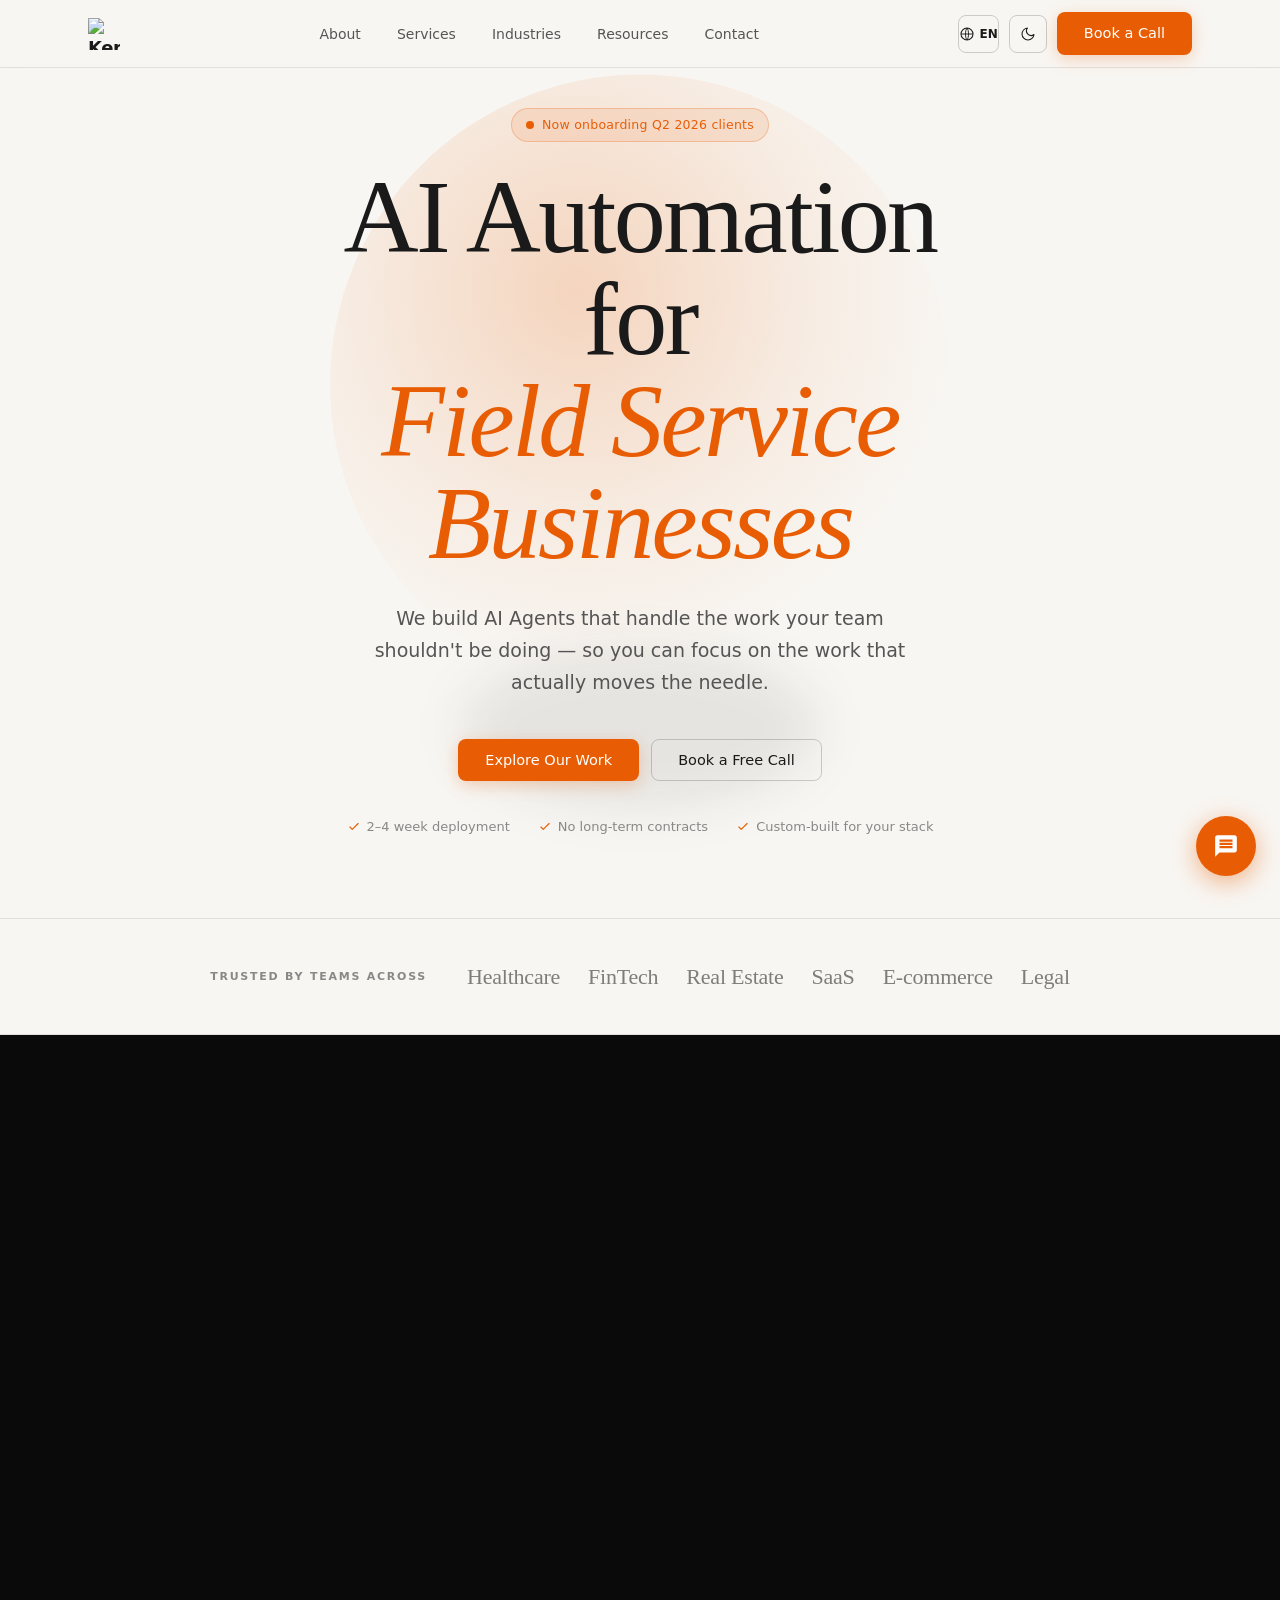
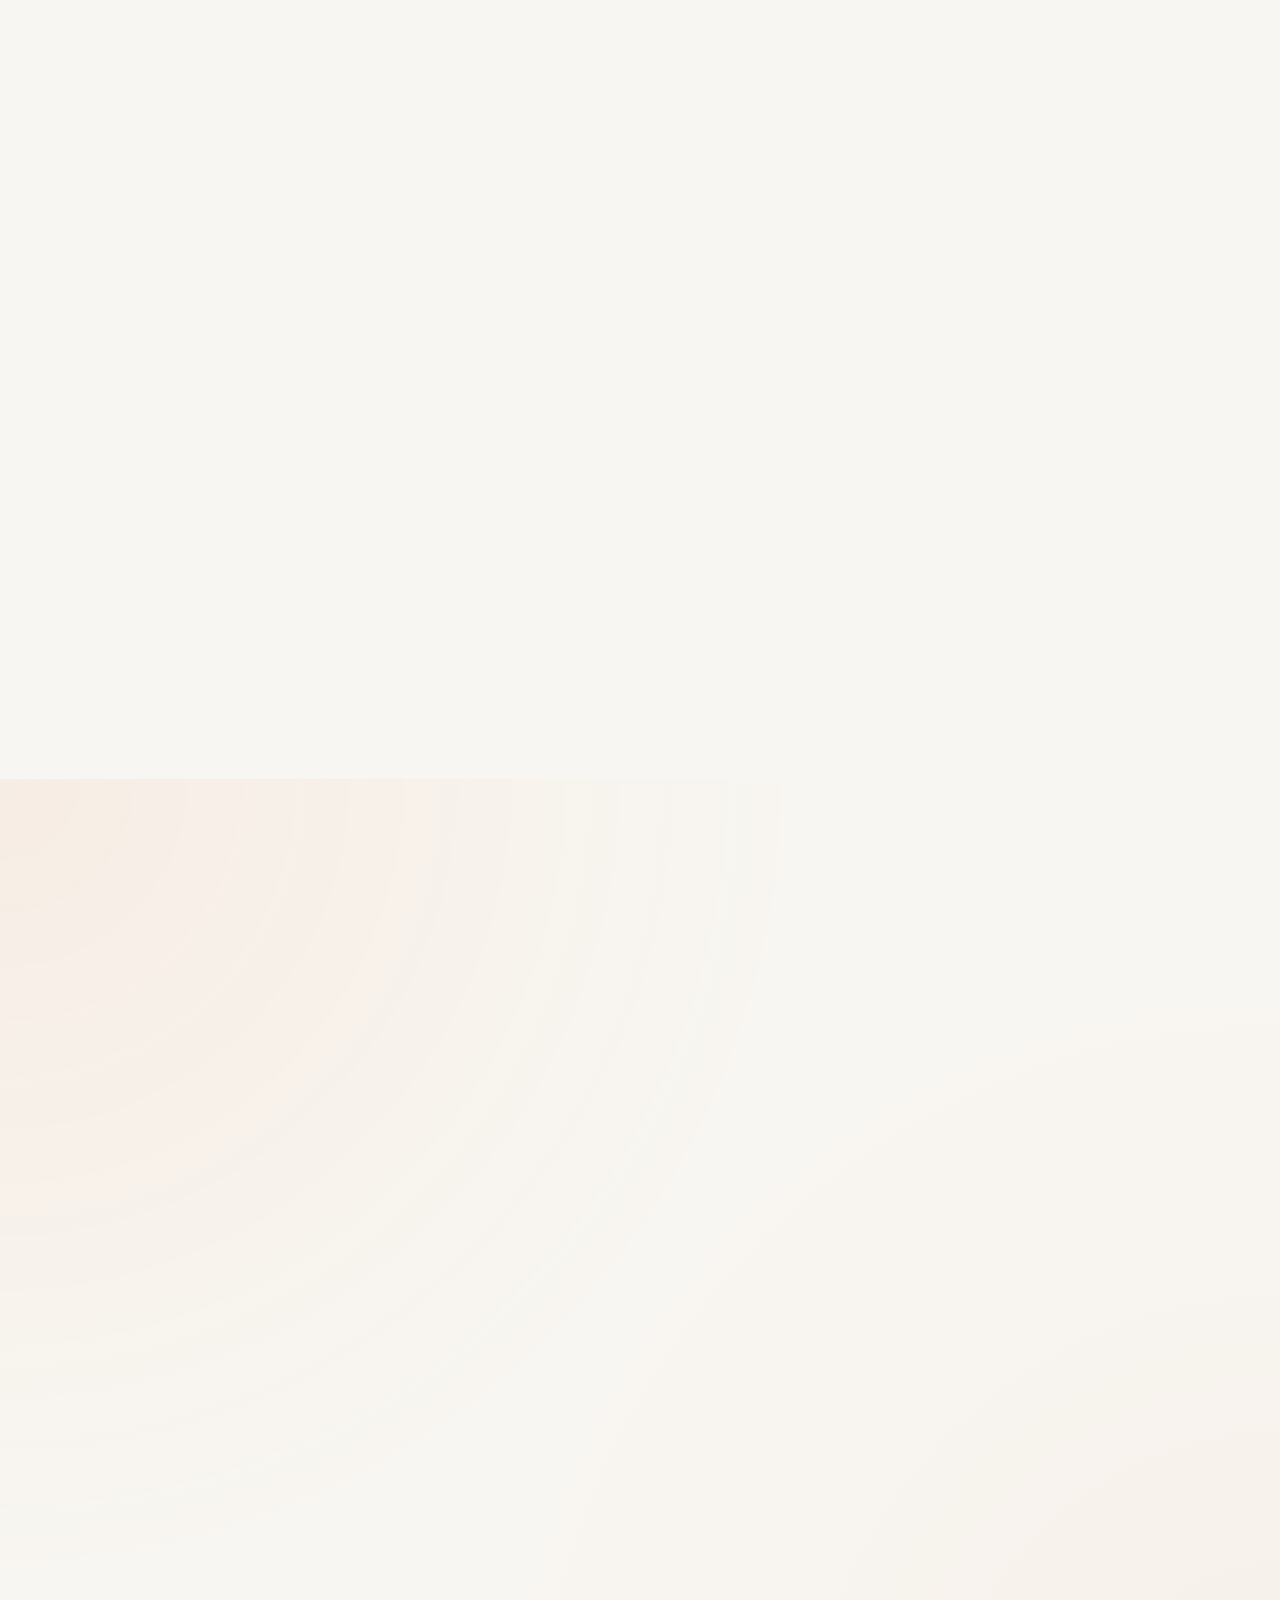
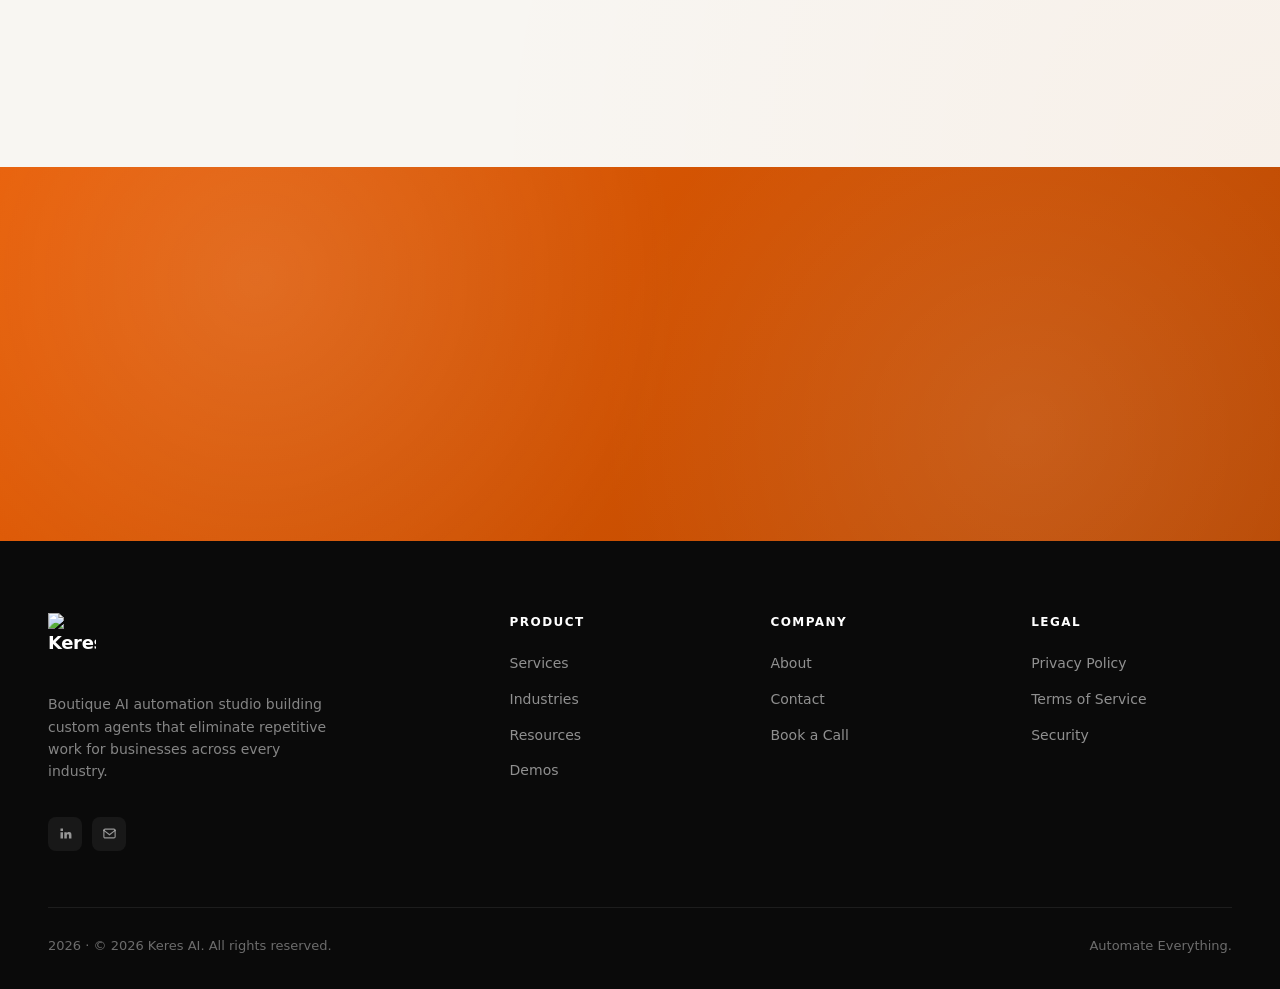
==== index.html @ 6163bff3 "Fix logo sizing & beef up security UI Improvements: - Fix logo sizing: Reduce nav logo to 32px (was " ====
<!DOCTYPE html>
<html lang="en" prefix="og: https://ogp.me/ns#">
<head>
<meta charset="UTF-8">
<meta name="viewport" content="width=device-width, initial-scale=1.0">
<meta name="color-scheme" content="light dark">

<!-- ─── Primary SEO ──────────────────────────────── -->
<title>AI Automation for Septic, Roofing, HVAC & Towing | Keres AI</title>
<meta name="description" content="Automate customer intake, scheduling, invoicing, and follow-ups for septic service, roofing, HVAC, and towing businesses. 70% avg time saved. Free discovery call.">
<meta name="keywords" content="AI automation septic service, HVAC scheduling software, roofing business automation, towing dispatch automation, field service AI agents, customer intake automation, appointment scheduling AI">
<meta name="author" content="Keres AI">
<meta name="robots" content="index, follow, max-snippet:-1, max-image-preview:large, max-video-preview:-1">
<meta name="theme-color" content="#E85D04" media="(prefers-color-scheme: light)">
<meta name="theme-color" content="#0a0a0a" media="(prefers-color-scheme: dark)">
<link rel="canonical" href="https://www.keresai.com/">

<!-- Alternate languages -->
<link rel="alternate" hreflang="en" href="https://www.keresai.com/">
<link rel="alternate" hreflang="es" href="https://www.keresai.com/?lang=es">
<link rel="alternate" hreflang="fr" href="https://www.keresai.com/?lang=fr">
<link rel="alternate" hreflang="de" href="https://www.keresai.com/?lang=de">
<link rel="alternate" hreflang="pt" href="https://www.keresai.com/?lang=pt">
<link rel="alternate" hreflang="x-default" href="https://www.keresai.com/">

<!-- Icons -->
<link rel="icon" type="image/png" href="/assets/img/KeresLogo.png">
<link rel="apple-touch-icon" href="/assets/img/KeresLogo.png">
<link rel="mask-icon" href="/assets/img/KeresLogo.png" color="#E85D04">

<!-- Open Graph -->
<meta property="og:type" content="website">
<meta property="og:url" content="https://www.keresai.com/">
<meta property="og:title" content="AI Automation for Septic, Roofing, HVAC & Towing | Keres AI">
<meta property="og:description" content="Custom AI agents that automate customer intake, scheduling, and invoicing. Save 70% of administrative time. Free 30-min discovery call.">
<meta property="og:image" content="https://www.keresai.com/assets/img/og-image.svg">
<meta property="og:image:width" content="1200">
<meta property="og:image:height" content="630">
<meta property="og:image:alt" content="Keres AI — AI Automation for Field Service Businesses">
<meta property="og:site_name" content="Keres AI">
<meta property="og:locale" content="en_US">
<meta property="og:locale:alternate" content="es_ES">
<meta property="og:locale:alternate" content="fr_FR">
<meta property="og:locale:alternate" content="de_DE">
<meta property="og:locale:alternate" content="pt_BR">

<!-- Twitter -->
<meta name="twitter:card" content="summary_large_image">
<meta name="twitter:site" content="@keresai">
<meta name="twitter:creator" content="@keresai">
<meta name="twitter:title" content="AI Automation for Septic, Roofing, HVAC & Towing">
<meta name="twitter:description" content="Automate customer intake, scheduling, invoicing. Save time, cut costs, scale your field service business with AI.">
<meta name="twitter:image" content="https://www.keresai.com/assets/img/og-image.svg">

<!-- Geo -->
<meta name="geo.region" content="US">
<meta name="geo.placename" content="United States">
<meta name="language" content="English">

<!-- Structured Data -->
<script type="application/ld+json">
{
  "@context": "https://schema.org",
  "@type": "Organization",
  "name": "Keres AI",
  "url": "https://www.keresai.com",
  "logo": "https://www.keresai.com/assets/img/logo.svg",
  "description": "Keres AI provides custom AI agents for field service businesses including septic service, roofing, HVAC, and towing companies. Automate customer intake, scheduling, invoicing, and follow-ups.",
  "foundingDate": "2024",
  "areaServed": { "@type": "Country", "name": "United States" },
  "serviceType": ["AI Automation", "Field Service Software", "Customer Intake Automation", "Appointment Scheduling Automation"],
  "sameAs": [
    "https://www.linkedin.com/company/keresai",
    "https://calendly.com/ops-keresai/30min"
  ],
  "contactPoint": {
    "@type": "ContactPoint",
    "contactType": "sales",
    "url": "https://calendly.com/ops-keresai/30min",
    "availableLanguage": ["English","Spanish","French","German","Portuguese"]
  }
}
</script>
<script type="application/ld+json">
{
  "@context": "https://schema.org",
  "@type": "WebSite",
  "name": "Keres AI",
  "url": "https://www.keresai.com",
  "description": "Custom AI Agents for business automation — save time, cut costs, scale smarter.",
  "inLanguage": ["en","es","fr","de","pt"],
  "potentialAction": {
    "@type": "SearchAction",
    "target": { "@type": "EntryPoint", "urlTemplate": "https://www.keresai.com/?q={search_term_string}" },
    "query-input": "required name=search_term_string"
  }
}
</script>
<script type="application/ld+json">
{
  "@context": "https://schema.org",
  "@type": "Service",
  "serviceType": "AI Automation for Field Service Businesses",
  "provider": { "@type": "Organization", "name": "Keres AI", "url": "https://www.keresai.com" },
  "name": "Custom AI Agents for Septic, Roofing, HVAC & Towing Businesses",
  "description": "Fully custom AI agents designed for field service businesses. Automate customer intake forms, appointment scheduling, invoice generation, and follow-up communication.",
  "areaServed": { "@type": "Country", "name": "United States" },
  "hasOfferCatalog": {
    "@type": "OfferCatalog",
    "name": "AI Automation Services for Field Service",
    "itemListElement": [
      { "@type": "Offer", "itemOffered": { "@type": "Service", "name": "Lead Qualification Agent" }},
      { "@type": "Offer", "itemOffered": { "@type": "Service", "name": "Appointment & Dispatch Agent" }},
      { "@type": "Offer", "itemOffered": { "@type": "Service", "name": "Invoice & Estimate Agent" }}
    ]
  }
}
</script>
<script type="application/ld+json">
{
  "@context": "https://schema.org",
  "@type": "FAQPage",
  "mainEntity": [
    { "@type":"Question","name":"What AI automation services do you offer for field service businesses?","acceptedAnswer":{"@type":"Answer","text":"We build custom AI agents for septic, roofing, HVAC, and towing companies. Our agents handle customer intake, appointment scheduling, invoice generation, and follow-up communication — saving businesses an average of 70% administrative time."}},
    { "@type":"Question","name":"How quickly can you deploy an AI agent for my septic, roofing, HVAC, or towing business?","acceptedAnswer":{"@type":"Answer","text":"Most AI agents are scoped, built, integrated, and deployed within 2–4 weeks depending on complexity and integration requirements."}},
    { "@type":"Question","name":"What can your AI agents automate for field service companies?","acceptedAnswer":{"@type":"Answer","text":"Lead qualification, customer intake forms, appointment scheduling and rescheduling, dispatch coordination, invoice and estimate generation, customer follow-ups, and seasonal campaigns."}},
    { "@type":"Question","name":"Do I need technical expertise to work with Keres AI?","acceptedAnswer":{"@type":"Answer","text":"Not at all. We handle everything — discovery, design, building, testing, integration with your existing software, and deployment. You don't need a technical team."}},
    { "@type":"Question","name":"How do you handle data security and compliance?","acceptedAnswer":{"@type":"Answer","text":"Security is non-negotiable. We sign DPAs, respect data residency requirements, and can build to SOC 2-aligned workflows. Your data never trains third-party models."}}
  ]
}
</script>
<script type="application/ld+json">
{
  "@context": "https://schema.org",
  "@type": "BreadcrumbList",
  "itemListElement": [
    {"@type":"ListItem","position":1,"name":"Home","item":"https://www.keresai.com/"},
    {"@type":"ListItem","position":2,"name":"Services","item":"https://www.keresai.com/#services"},
    {"@type":"ListItem","position":3,"name":"Book a Call","item":"https://www.keresai.com/#contact"}
  ]
}
</script>

<!-- Fonts + performance hints -->
<link rel="preconnect" href="https://fonts.googleapis.com">
<link rel="preconnect" href="https://fonts.gstatic.com" crossorigin>
<link href="https://fonts.googleapis.com/css2?family=Instrument+Serif:ital@0;1&family=DM+Sans:ital,opsz,wght@0,9..40,300;0,9..40,400;0,9..40,500;0,9..40,600;1,9..40,300&display=swap" rel="stylesheet" integrity="sha384-5d4d10adc96e57d530ea8ec6cab3c4d60fa9bacfb90db8c5ad5ddb87dfc68b3" crossorigin="anonymous">
<link rel="dns-prefetch" href="https://formspree.io">
<link rel="dns-prefetch" href="https://calendly.com">
<link rel="preload" href="/assets/styles.css" as="style">

<link rel="stylesheet" href="/assets/styles.css">
</head>

<body>

<a href="#main" class="skip-link" data-i18n="skip.content">Skip to main content</a>

<!-- ════════════════════ NAV ════════════════════ -->
<header class="nav" role="banner">
  <div class="nav-inner">
    <a href="#hero" class="logo" aria-label="Keres AI — Home">
      <img src="/assets/img/KeresLogo.png" alt="Keres AI" class="logo-img">
    </a>

    <nav aria-label="Primary">
      <ul class="nav-links">
        <li><a href="#about"      data-i18n="nav.about">About</a></li>
        <li><a href="#services"   data-i18n="nav.services">Services</a></li>
        <li><a href="#industries" data-i18n="nav.industries">Industries</a></li>
        <li><a href="/resources.html">Resources</a></li>
        <li><a href="#contact"    data-i18n="nav.contact">Contact</a></li>
      </ul>
    </nav>

    <div class="nav-actions">
      <!-- Language switcher -->
      <div id="lang-switch" class="lang-switch" aria-expanded="false">
        <button id="lang-trigger" class="icon-btn" aria-haspopup="menu" aria-expanded="false"
                data-i18n-attr="aria-label:nav.lang">
          <svg viewBox="0 0 24 24" fill="none" aria-hidden="true">
            <circle cx="12" cy="12" r="9" stroke="currentColor" stroke-width="1.6"/>
            <path d="M3 12h18M12 3c3 3 3 15 0 18M12 3c-3 3-3 15 0 18" stroke="currentColor" stroke-width="1.4"/>
          </svg>
          <span id="lang-current" class="lang-label">EN</span>
        </button>
        <div class="lang-menu" role="menu">
          <button data-lang="en" role="menuitem"><span class="flag">🇺🇸</span><span>English</span></button>
          <button data-lang="es" role="menuitem"><span class="flag">🇪🇸</span><span>Español</span></button>
          <button data-lang="fr" role="menuitem"><span class="flag">🇫🇷</span><span>Français</span></button>
          <button data-lang="de" role="menuitem"><span class="flag">🇩🇪</span><span>Deutsch</span></button>
          <button data-lang="pt" role="menuitem"><span class="flag">🇧🇷</span><span>Português</span></button>
        </div>
      </div>

      <!-- Theme toggle -->
      <button id="theme-toggle" class="icon-btn" type="button" aria-pressed="false"
              data-i18n-attr="aria-label:nav.theme">
        <svg class="icon-sun" viewBox="0 0 24 24" fill="none" aria-hidden="true" style="display:none">
          <circle cx="12" cy="12" r="4" stroke="currentColor" stroke-width="1.6"/>
          <path d="M12 3v2M12 19v2M3 12h2M19 12h2M5.6 5.6l1.4 1.4M17 17l1.4 1.4M5.6 18.4L7 17M17 7l1.4-1.4" stroke="currentColor" stroke-width="1.6" stroke-linecap="round"/>
        </svg>
        <svg class="icon-moon" viewBox="0 0 24 24" fill="none" aria-hidden="true">
          <path d="M21 12.8A9 9 0 1 1 11.2 3a7 7 0 0 0 9.8 9.8z" stroke="currentColor" stroke-width="1.6" stroke-linejoin="round"/>
        </svg>
      </button>

      <!-- CTA -->
      <a href="#contact" class="btn btn-primary desktop-only"
         data-i18n="nav.book">Book a Call</a>

      <!-- Hamburger -->
      <button id="hamburger" class="hamburger" type="button"
              aria-controls="mobile-menu" aria-expanded="false"
              data-i18n-attr="aria-label:nav.menu">
        <span></span><span></span><span></span>
      </button>
    </div>
  </div>
</header>

<!-- Mobile menu -->
<div id="mobile-menu" class="mobile-menu" data-open="false" aria-label="Mobile navigation">
  <a href="#about"      data-i18n="nav.about">About</a>
  <a href="#services"   data-i18n="nav.services">Services</a>
  <a href="#industries" data-i18n="nav.industries">Industries</a>
  <a href="/resources.html">Resources</a>
  <a href="#contact"    data-i18n="nav.contact">Contact</a>
  <div class="mobile-cta">
    <a href="#contact" class="btn btn-primary" data-i18n="nav.book">Book a Call</a>
  </div>
</div>

<main id="main">

<!-- ════════════════════ HERO ════════════════════ -->
<section id="hero" aria-labelledby="hero-title">
  <div class="hero-orb" aria-hidden="true"></div>
  <span class="hero-eyebrow">
    <span class="pulse" aria-hidden="true"></span>
    <span data-i18n="hero.eyebrow">Now onboarding Q2 2026 clients</span>
  </span>
  <h1 id="hero-title" class="hero-title">
    <span data-i18n="hero.title.1">AI Automation for</span><br>
    <span class="accent" data-i18n="hero.title.2">Field Service Businesses</span>
  </h1>
  <p class="hero-sub" data-i18n="hero.sub">
    We build AI Agents that handle the work your team shouldn't be doing — so you can focus on the work that actually moves the needle.
  </p>
  <div class="hero-ctas">
    <a href="#services" class="btn btn-primary" data-i18n="hero.cta.primary">Explore Our Work</a>
    <a href="#contact" class="btn btn-outline" data-i18n="hero.cta.secondary">Book a Free Call</a>
  </div>
  <div class="hero-meta">
    <span><svg viewBox="0 0 24 24" fill="none" aria-hidden="true"><path d="M5 12l4 4L19 6" stroke="currentColor" stroke-width="2" stroke-linecap="round" stroke-linejoin="round"/></svg><span data-i18n="hero.meta.1">2–4 week deployment</span></span>
    <span><svg viewBox="0 0 24 24" fill="none" aria-hidden="true"><path d="M5 12l4 4L19 6" stroke="currentColor" stroke-width="2" stroke-linecap="round" stroke-linejoin="round"/></svg><span data-i18n="hero.meta.2">No long-term contracts</span></span>
    <span><svg viewBox="0 0 24 24" fill="none" aria-hidden="true"><path d="M5 12l4 4L19 6" stroke="currentColor" stroke-width="2" stroke-linecap="round" stroke-linejoin="round"/></svg><span data-i18n="hero.meta.3">Custom-built for your stack</span></span>
  </div>
  <div class="hero-orb-2" aria-hidden="true"></div>
</section>

<!-- ════════════════════ TRUST BAR ════════════════════ -->
<div class="trust" aria-label="Industries served">
  <div class="container trust-inner">
    <span class="trust-label" data-i18n="trust.label">Trusted by teams across</span>
    <span class="trust-logo" data-i18n="trust.1">Healthcare</span>
    <span class="trust-logo" data-i18n="trust.2">FinTech</span>
    <span class="trust-logo" data-i18n="trust.3">Real Estate</span>
    <span class="trust-logo" data-i18n="trust.4">SaaS</span>
    <span class="trust-logo" data-i18n="trust.5">E-commerce</span>
    <span class="trust-logo" data-i18n="trust.6">Legal</span>
  </div>
</div>

<!-- ════════════════════ ABOUT ════════════════════ -->
<section id="about" class="dark" aria-labelledby="about-title">
  <div class="container about-grid reveal">
    <div>
      <div class="section-label" data-i18n="about.label">About Us</div>
      <h2 id="about-title" class="section-title">
        <span data-i18n="about.title.1">We are the</span>
        <span class="accent" data-i18n="about.title.accent">builders</span>
        <span data-i18n="about.title.2">of your unfair advantage.</span>
      </h2>
      <p class="section-body" data-i18n="about.body.1">Keres AI is a boutique AI automation studio. We design and deploy intelligent agents that take over the repetitive, time-consuming tasks draining your team's energy and your company's budget.</p>
      <p class="section-body" style="margin-top:14px" data-i18n="about.body.2">We don't hand you a tool and walk away. We engineer purpose-built AI agents that slot directly into your operations — working autonomously, around the clock, so your people don't have to.</p>
      <div class="stats">
        <div><div class="stat-num" data-i18n="about.stat.1.num">40+</div><div class="stat-label" data-i18n="about.stat.1.label">Agents Deployed</div></div>
        <div><div class="stat-num" data-i18n="about.stat.2.num">70%</div><div class="stat-label" data-i18n="about.stat.2.label">Avg. Time Saved</div></div>
        <div><div class="stat-num" data-i18n="about.stat.3.num">5×</div><div class="stat-label" data-i18n="about.stat.3.label">Avg. ROI</div></div>
        <div><div class="stat-num" data-i18n="about.stat.4.num">97%</div><div class="stat-label" data-i18n="about.stat.4.label">Client Retention</div></div>
      </div>
    </div>
    <div class="values-grid">
      <div class="value-card">
        <div class="value-icon"><svg viewBox="0 0 24 24" aria-hidden="true"><circle cx="12" cy="12" r="3"/><path d="M12 2v3M12 19v3M2 12h3M19 12h3M5.6 5.6l2.1 2.1M16.3 16.3l2.1 2.1M5.6 18.4l2.1-2.1M16.3 7.7l2.1-2.1"/></svg></div>
        <div><div class="value-title" data-i18n="about.value.1.title">Built for Your Business</div><div class="value-desc" data-i18n="about.value.1.desc">No generic tools. Every agent we build is designed from scratch around your exact workflows, systems, and goals.</div></div>
      </div>
      <div class="value-card">
        <div class="value-icon"><svg viewBox="0 0 24 24" aria-hidden="true"><circle cx="12" cy="12" r="9"/><path d="M12 7v5l3 2"/></svg></div>
        <div><div class="value-title" data-i18n="about.value.2.title">Always On</div><div class="value-desc" data-i18n="about.value.2.desc">Our AI agents work 24/7 without breaks, errors, or escalations — handling volume your team never could alone.</div></div>
      </div>
      <div class="value-card">
        <div class="value-icon"><svg viewBox="0 0 24 24" aria-hidden="true"><path d="M3 20h18M5 20V10l7-5 7 5v10M9 20v-6h6v6"/></svg></div>
        <div><div class="value-title" data-i18n="about.value.3.title">Measurable Savings</div><div class="value-desc" data-i18n="about.value.3.desc">We obsess over ROI. Every agent we deploy is measured against real cost and time metrics.</div></div>
      </div>
      <div class="value-card">
        <div class="value-icon"><svg viewBox="0 0 24 24" aria-hidden="true"><path d="M17 21v-2a4 4 0 0 0-4-4H5a4 4 0 0 0-4 4v2"/><circle cx="9" cy="7" r="4"/><path d="M23 21v-2a4 4 0 0 0-3-3.87M16 3.13a4 4 0 0 1 0 7.75"/></svg></div>
        <div><div class="value-title" data-i18n="about.value.4.title">Your Team, Amplified</div><div class="value-desc" data-i18n="about.value.4.desc">We free your people from the grind so they can focus on creative, high-value work.</div></div>
      </div>
    </div>
  </div>
</section>

<!-- ════════════════════ SERVICES ════════════════════ -->
<section id="services" aria-labelledby="services-title">
  <div class="container reveal">
    <div class="section-label" data-i18n="services.label">Services</div>
    <h2 id="services-title" class="section-title">
      <span data-i18n="services.title.1">What we've</span>
      <span class="accent" data-i18n="services.title.accent">built</span>
    </h2>
    <p class="section-body" data-i18n="services.body">Each agent is precision-engineered to eliminate a specific bottleneck — and the results speak for themselves.</p>

    <div class="services-grid">
      <article class="service-card">
        <div class="service-visual v3"><svg viewBox="0 0 80 80" fill="none" aria-hidden="true"><path d="M20 60L40 20L60 60" stroke="rgba(232,93,4,0.5)" stroke-width="2" fill="none"/><path d="M28 45H52" stroke="rgba(255,255,255,0.3)" stroke-width="1.5"/><path d="M24 52H56" stroke="rgba(255,255,255,0.15)" stroke-width="1.5"/></svg></div>
        <div class="service-body">
          <div class="service-cat" data-i18n="services.3.cat">Lead Management</div>
          <h3 class="service-name" data-i18n="services.3.name">Lead Qualification Agent</h3>
          <p class="service-desc" data-i18n="services.3.desc">Screens inbound calls and forms, qualifies leads, and books appointments directly into your calendar.</p>
          <button class="service-cta" type="button" data-demo="leads">
            <span data-i18n="services.watch">Watch Demo</span>
            <svg viewBox="0 0 24 24" fill="none" aria-hidden="true"><path d="M8 5v14l11-7z" fill="currentColor"/></svg>
          </button>
        </div>
      </article>

      <article class="service-card">
        <div class="service-visual v5"><svg viewBox="0 0 80 80" fill="none" aria-hidden="true"><rect x="16" y="20" width="48" height="44" rx="4" stroke="rgba(232,93,4,0.5)" stroke-width="2"/><path d="M16 32h48" stroke="rgba(232,93,4,0.5)" stroke-width="2"/><path d="M28 14v10M52 14v10" stroke="rgba(255,255,255,0.4)" stroke-width="2" stroke-linecap="round"/><circle cx="32" cy="46" r="2.5" fill="rgba(255,255,255,0.4)"/><circle cx="40" cy="46" r="2.5" fill="rgba(232,93,4,0.7)"/></svg></div>
        <div class="service-body">
          <div class="service-cat" data-i18n="services.5.cat">Scheduling</div>
          <h3 class="service-name" data-i18n="services.5.name">Appointment & Dispatch Agent</h3>
          <p class="service-desc" data-i18n="services.5.desc">Handles all scheduling requests, reschedules, sends crew confirmations, and coordinates multi-location routing.</p>
          <button class="service-cta" type="button" data-demo="calendar">
            <span data-i18n="services.watch">Watch Demo</span>
            <svg viewBox="0 0 24 24" fill="none" aria-hidden="true"><path d="M8 5v14l11-7z" fill="currentColor"/></svg>
          </button>
        </div>
      </article>

      <article class="service-card">
        <div class="service-visual v4"><svg viewBox="0 0 80 80" fill="none" aria-hidden="true"><rect x="20" y="14" width="40" height="52" rx="4" stroke="rgba(232,93,4,0.5)" stroke-width="2"/><path d="M28 28h24M28 38h24M28 48h16" stroke="rgba(255,255,255,0.3)" stroke-width="1.5"/></svg></div>
        <div class="service-body">
          <div class="service-cat" data-i18n="services.6.cat">Operations</div>
          <h3 class="service-name" data-i18n="services.6.name">Invoice & Estimate Agent</h3>
          <p class="service-desc" data-i18n="services.6.desc">Generates estimates from job data, sends invoices automatically, processes payments, and sends follow-up reminders.</p>
          <button class="service-cta" type="button" data-demo="docs">
            <span data-i18n="services.watch">Watch Demo</span>
            <svg viewBox="0 0 24 24" fill="none" aria-hidden="true"><path d="M8 5v14l11-7z" fill="currentColor"/></svg>
          </button>
        </div>
      </article>
    </div>
  </div>
</section>

<!-- ════════════════════ INDUSTRIES ════════════════════ -->
<section id="industries" class="alt" aria-labelledby="industries-title">
  <div class="container reveal">
    <div class="section-label" data-i18n="industries.label">Industries</div>
    <h2 id="industries-title" class="section-title">
      <span data-i18n="industries.title.1">Built for</span>
      <span class="accent" data-i18n="industries.title.accent">field service</span>
    </h2>
    <p class="section-body" data-i18n="industries.body">From one-truck operations to multi-location fleets, our agents adapt to your service business.</p>

    <div class="industries-grid">
      <div class="industry-card">
        <div class="industry-icon"><svg viewBox="0 0 24 24" fill="none" aria-hidden="true"><path d="M12 3v18M3 12h18M8 8l8 8M16 8l-8 8" stroke="currentColor" stroke-width="1.6" stroke-linecap="round"/></svg></div>
        <div class="industry-name" data-i18n="industries.1.name">Septic Service</div>
        <div class="industry-desc" data-i18n="industries.1.desc">Automated intake forms, appointment scheduling, follow-up reminders, and invoice delivery.</div>
      </div>
      <div class="industry-card">
        <div class="industry-icon"><svg viewBox="0 0 24 24" fill="none" aria-hidden="true"><path d="M3 20h18M6 20V10M10 20V6M14 20v-8M18 20v-4" stroke="currentColor" stroke-width="1.8" stroke-linecap="round"/></svg></div>
        <div class="industry-name" data-i18n="industries.2.name">Roofing</div>
        <div class="industry-desc" data-i18n="industries.2.desc">Lead qualification, job scheduling, material estimates, and weather-triggered follow-ups.</div>
      </div>
      <div class="industry-card">
        <div class="industry-icon"><svg viewBox="0 0 24 24" fill="none" aria-hidden="true"><path d="M3 11l9-8 9 8M5 9v11h14V9" stroke="currentColor" stroke-width="1.6" stroke-linejoin="round"/></svg></div>
        <div class="industry-name" data-i18n="industries.3.name">HVAC</div>
        <div class="industry-desc" data-i18n="industries.3.desc">Seasonal campaign automation, maintenance reminders, emergency dispatch coordination, billing.</div>
      </div>
      <div class="industry-card">
        <div class="industry-icon"><svg viewBox="0 0 24 24" fill="none" aria-hidden="true"><path d="M6 6h15l-2 10H8L6 4H3M10 22a2 2 0 1 0 0-4 2 2 0 0 0 0 4zm8 0a2 2 0 1 0 0-4 2 2 0 0 0 0 4z" stroke="currentColor" stroke-width="1.6" stroke-linecap="round" stroke-linejoin="round"/></svg></div>
        <div class="industry-name" data-i18n="industries.4.name">Towing</div>
        <div class="industry-desc" data-i18n="industries.4.desc">Real-time dispatch, customer intake, location tracking updates, roadside assistance follow-up.</div>
      </div>
    </div>
  </div>
</section>

<!-- ════════════════════ PROCESS ════════════════════ -->
<section id="process" aria-labelledby="process-title">
  <div class="container reveal">
    <div class="section-label" data-i18n="process.label">How It Works</div>
    <h2 id="process-title" class="section-title">
      <span data-i18n="process.title.1">From call to</span>
      <span class="accent" data-i18n="process.title.accent">live agent</span>
      <span data-i18n="process.title.2">in 2–4 weeks.</span>
    </h2>
    <p class="section-body" data-i18n="process.body">A repeatable, transparent process — you always know what's happening next.</p>

    <div class="steps">
      <div class="step">
        <div class="step-title" data-i18n="process.1.title">Discovery Call</div>
        <p class="step-desc" data-i18n="process.1.desc">Free 30-min call. We map your workflows and identify the highest-ROI automation opportunity.</p>
      </div>
      <div class="step">
        <div class="step-title" data-i18n="process.2.title">Scope & Design</div>
        <p class="step-desc" data-i18n="process.2.desc">We architect the agent, integrations, and success metrics. You approve before we build.</p>
      </div>
      <div class="step">
        <div class="step-title" data-i18n="process.3.title">Build & Test</div>
        <p class="step-desc" data-i18n="process.3.desc">We develop in sprints, running your real data through staging — no surprises at launch.</p>
      </div>
      <div class="step">
        <div class="step-title" data-i18n="process.4.title">Deploy & Iterate</div>
        <p class="step-desc" data-i18n="process.4.desc">Agent goes live in your stack. We monitor, tune, and report on ROI month after month.</p>
      </div>
    </div>
  </div>
</section>

<!-- ════════════════════ TESTIMONIALS ════════════════════ -->
<section id="testimonials" class="alt" aria-labelledby="testimonials-title">
  <div class="container reveal">
    <div class="section-label" data-i18n="testimonials.label">Testimonials</div>
    <h2 id="testimonials-title" class="section-title" data-i18n="testimonials.title">What they say</h2>
    <p class="section-body" data-i18n="testimonials.body">The impact is measured in hours saved and calls you don't have to take.</p>

    <div class="testimonials-grid">
      <figure class="testimonial">
        <div class="testimonial-stars" aria-label="5 out of 5 stars">
          <svg viewBox="0 0 24 24" fill="currentColor" aria-hidden="true"><path d="M12 2l3 7h7l-6 4.5L18 22l-6-4.5L6 22l2-8.5L2 9h7z"/></svg>
          <svg viewBox="0 0 24 24" fill="currentColor" aria-hidden="true"><path d="M12 2l3 7h7l-6 4.5L18 22l-6-4.5L6 22l2-8.5L2 9h7z"/></svg>
          <svg viewBox="0 0 24 24" fill="currentColor" aria-hidden="true"><path d="M12 2l3 7h7l-6 4.5L18 22l-6-4.5L6 22l2-8.5L2 9h7z"/></svg>
          <svg viewBox="0 0 24 24" fill="currentColor" aria-hidden="true"><path d="M12 2l3 7h7l-6 4.5L18 22l-6-4.5L6 22l2-8.5L2 9h7z"/></svg>
          <svg viewBox="0 0 24 24" fill="currentColor" aria-hidden="true"><path d="M12 2l3 7h7l-6 4.5L18 22l-6-4.5L6 22l2-8.5L2 9h7z"/></svg>
        </div>
        <blockquote class="testimonial-text" data-i18n="testimonials.1.text">Keres AI built us an agent that handles what used to take our team three hours every morning. It just runs.</blockquote>
        <figcaption class="testimonial-foot">
          <div class="testimonial-avatar" aria-hidden="true">SO</div>
          <div>
            <div class="testimonial-name" data-i18n="testimonials.1.name">Sarah Okafor</div>
            <div class="testimonial-role" data-i18n="testimonials.1.role">COO, Meridian Group</div>
          </div>
        </figcaption>
      </figure>

      <figure class="testimonial">
        <div class="testimonial-stars" aria-label="5 out of 5 stars">
          <svg viewBox="0 0 24 24" fill="currentColor" aria-hidden="true"><path d="M12 2l3 7h7l-6 4.5L18 22l-6-4.5L6 22l2-8.5L2 9h7z"/></svg>
          <svg viewBox="0 0 24 24" fill="currentColor" aria-hidden="true"><path d="M12 2l3 7h7l-6 4.5L18 22l-6-4.5L6 22l2-8.5L2 9h7z"/></svg>
          <svg viewBox="0 0 24 24" fill="currentColor" aria-hidden="true"><path d="M12 2l3 7h7l-6 4.5L18 22l-6-4.5L6 22l2-8.5L2 9h7z"/></svg>
          <svg viewBox="0 0 24 24" fill="currentColor" aria-hidden="true"><path d="M12 2l3 7h7l-6 4.5L18 22l-6-4.5L6 22l2-8.5L2 9h7z"/></svg>
          <svg viewBox="0 0 24 24" fill="currentColor" aria-hidden="true"><path d="M12 2l3 7h7l-6 4.5L18 22l-6-4.5L6 22l2-8.5L2 9h7z"/></svg>
        </div>
        <blockquote class="testimonial-text" data-i18n="testimonials.2.text">Within two weeks of going live, our response time dropped by 80% and customer satisfaction went up. It just works.</blockquote>
        <figcaption class="testimonial-foot">
          <div class="testimonial-avatar" aria-hidden="true">JO</div>
          <div>
            <div class="testimonial-name" data-i18n="testimonials.2.name">James O'Connell</div>
            <div class="testimonial-role" data-i18n="testimonials.2.role">VP Operations, NovaBuild</div>
          </div>
        </figcaption>
      </figure>

      <figure class="testimonial">
        <div class="testimonial-stars" aria-label="5 out of 5 stars">
          <svg viewBox="0 0 24 24" fill="currentColor" aria-hidden="true"><path d="M12 2l3 7h7l-6 4.5L18 22l-6-4.5L6 22l2-8.5L2 9h7z"/></svg>
          <svg viewBox="0 0 24 24" fill="currentColor" aria-hidden="true"><path d="M12 2l3 7h7l-6 4.5L18 22l-6-4.5L6 22l2-8.5L2 9h7z"/></svg>
          <svg viewBox="0 0 24 24" fill="currentColor" aria-hidden="true"><path d="M12 2l3 7h7l-6 4.5L18 22l-6-4.5L6 22l2-8.5L2 9h7z"/></svg>
          <svg viewBox="0 0 24 24" fill="currentColor" aria-hidden="true"><path d="M12 2l3 7h7l-6 4.5L18 22l-6-4.5L6 22l2-8.5L2 9h7z"/></svg>
          <svg viewBox="0 0 24 24" fill="currentColor" aria-hidden="true"><path d="M12 2l3 7h7l-6 4.5L18 22l-6-4.5L6 22l2-8.5L2 9h7z"/></svg>
        </div>
        <blockquote class="testimonial-text" data-i18n="testimonials.3.text">The reporting agent saves my team roughly 12 hours a week. That's nearly a full working day back, every single week.</blockquote>
        <figcaption class="testimonial-foot">
          <div class="testimonial-avatar" aria-hidden="true">DF</div>
          <div>
            <div class="testimonial-name" data-i18n="testimonials.3.name">Daniel Ferreira</div>
            <div class="testimonial-role" data-i18n="testimonials.3.role">CEO, Stratos Capital</div>
          </div>
        </figcaption>
      </figure>
    </div>
  </div>
</section>

<!-- ════════════════════ FAQ ════════════════════ -->
<section id="faq" aria-labelledby="faq-title">
  <div class="container container-narrow reveal">
    <div class="section-label" data-i18n="faq.label">FAQ</div>
    <h2 id="faq-title" class="section-title" data-i18n="faq.title">Common questions</h2>

    <div class="faq-list">
      <details class="faq-item">
        <summary class="faq-q" data-i18n="faq.1.q">What does Keres AI do?</summary>
        <p class="faq-a" data-i18n="faq.1.a">Keres AI builds custom AI Agents that automate repetitive, time-consuming business tasks — saving companies an average of 70% of the time previously spent on manual work.</p>
      </details>
      <details class="faq-item">
        <summary class="faq-q" data-i18n="faq.2.q">How quickly can you deploy an AI agent for my business?</summary>
        <p class="faq-a" data-i18n="faq.2.a">Most agents are scoped, built, and live within 2–4 weeks depending on complexity.</p>
      </details>
      <details class="faq-item">
        <summary class="faq-q" data-i18n="faq.3.q">What kinds of tasks can you automate?</summary>
        <p class="faq-a" data-i18n="faq.3.a">Email and support ticket handling, data collection and reporting, lead qualification, document processing, scheduling, CRM updates, invoice processing.</p>
      </details>
      <details class="faq-item">
        <summary class="faq-q" data-i18n="faq.4.q">Do I need a technical team to work with Keres AI?</summary>
        <p class="faq-a" data-i18n="faq.4.a">Not at all. We handle everything — scoping, building, testing, and deploying the agent.</p>
      </details>
      <details class="faq-item">
        <summary class="faq-q" data-i18n="faq.5.q">What about data security and privacy?</summary>
        <p class="faq-a" data-i18n="faq.5.a">Security is non-negotiable. We sign DPAs, respect your data residency requirements, and can build to SOC 2 / HIPAA-aligned workflows. Your data never trains third-party models.</p>
      </details>
      <details class="faq-item">
        <summary class="faq-q" data-i18n="faq.6.q">How do I get started?</summary>
        <p class="faq-a" data-i18n="faq.6.a">Book a free 30-minute discovery call using the calendar on this page.</p>
      </details>
    </div>
  </div>
</section>

<!-- ════════════════════ CONTACT ════════════════════ -->
<section id="contact" aria-labelledby="contact-title">
  <div class="contact-bg" aria-hidden="true"></div>
  <div class="container contact-inner reveal">
    <div class="section-label">Contact</div>
    <h2 id="contact-title" class="section-title" data-i18n="contact.title">Let's Connect</h2>
    <p class="section-body" data-i18n="contact.body">Whether you have a question or want to explore a partnership, we're here.</p>

    <div class="contact-grid">
      <div>
        <div class="contact-col-title" data-i18n="contact.msg.title">Send a Message</div>
        <div class="contact-col-sub" data-i18n="contact.msg.sub">We respond within 24 hours.</div>

        <div id="form-success" class="form-status-ok" style="display:none" tabindex="-1">
          <div class="form-status-ok-icon"><svg viewBox="0 0 24 24" fill="none" aria-hidden="true"><path d="M5 12l4 4L19 6" stroke="currentColor" stroke-width="2.5" stroke-linecap="round" stroke-linejoin="round"/></svg></div>
          <div class="form-status-ok-title" data-i18n="contact.form.ok.title">Message sent successfully!</div>
          <div class="form-status-ok-msg" data-i18n="contact.form.ok.msg">We'll get back to you within 24 hours.</div>
        </div>

        <div id="form-error" class="form-status-err" style="display:none" role="alert" data-i18n="contact.form.err">
          Something went wrong. Please try again or email us directly.
        </div>

        <form id="contact-form" action="https://formspree.io/f/mojywlnn" method="POST" novalidate>
          <input type="hidden" name="_subject" value="New enquiry from Keres AI website">
          <input type="text" name="_gotcha" tabindex="-1" autocomplete="off" aria-hidden="true"
                 style="position:absolute;left:-5000px">

          <div class="form-row">
            <div class="form-group">
              <label class="form-label" for="fname"><span data-i18n="contact.form.name">Full Name</span> <span class="req">*</span></label>
              <input type="text" id="fname" name="name" class="form-input" required autocomplete="name"
                     data-i18n-attr="placeholder:contact.form.name.placeholder" placeholder="Jane Doe">
              <div class="field-error" id="fname-err" aria-live="polite"></div>
            </div>
            <div class="form-group">
              <label class="form-label" for="femail"><span data-i18n="contact.form.email">Email</span> <span class="req">*</span></label>
              <input type="email" id="femail" name="email" class="form-input" required autocomplete="email"
                     data-i18n-attr="placeholder:contact.form.email.placeholder" placeholder="jane@company.com">
              <div class="field-error" id="femail-err" aria-live="polite"></div>
            </div>
          </div>

          <div class="form-row">
            <div class="form-group">
              <label class="form-label" for="fcompany" data-i18n="contact.form.company">Company</label>
              <input type="text" id="fcompany" name="company" class="form-input" autocomplete="organization"
                     data-i18n-attr="placeholder:contact.form.company.placeholder" placeholder="Acme Inc.">
            </div>
            <div class="form-group">
              <label class="form-label" for="findustry" data-i18n="contact.form.industry">Industry</label>
              <select id="findustry" name="industry" class="form-input">
                <option value="" data-i18n="contact.form.industry.select">Select your industry</option>
                <option value="septic"   data-i18n="industries.1.name">Septic Service</option>
                <option value="roofing"  data-i18n="industries.2.name">Roofing</option>
                <option value="hvac"     data-i18n="industries.3.name">HVAC</option>
                <option value="towing"   data-i18n="industries.4.name">Towing</option>
              </select>
            </div>
          </div>

          <div class="form-group">
            <label class="form-label" for="fmessage"><span data-i18n="contact.form.message">Message</span> <span class="req">*</span></label>
            <textarea id="fmessage" name="message" class="form-input" required
                      data-i18n-attr="placeholder:contact.form.message.placeholder"
                      placeholder="Tell us about your project..."></textarea>
            <div class="field-error" id="fmessage-err" aria-live="polite"></div>
          </div>

          <button type="submit" class="btn btn-primary form-submit" id="form-btn" data-i18n="contact.form.submit">Send Message</button>
        </form>
      </div>

      <div>
        <div class="contact-col-title" data-i18n="contact.book.title">Book a Call</div>
        <div class="contact-col-sub" data-i18n="contact.book.sub">Schedule a free 30-minute discovery call.</div>

        <div class="cal-wrapper">
          <div class="cal-header">
            <button class="cal-nav" id="calPrev" type="button" aria-label="Previous month">
              <svg viewBox="0 0 24 24" fill="none" aria-hidden="true"><path d="M15 6l-6 6 6 6" stroke="currentColor" stroke-width="2" stroke-linecap="round" stroke-linejoin="round"/></svg>
            </button>
            <span class="cal-month" id="calMonth" aria-live="polite">April 2026</span>
            <button class="cal-nav" id="calNext" type="button" aria-label="Next month">
              <svg viewBox="0 0 24 24" fill="none" aria-hidden="true"><path d="M9 6l6 6-6 6" stroke="currentColor" stroke-width="2" stroke-linecap="round" stroke-linejoin="round"/></svg>
            </button>
          </div>
          <div class="cal-grid">
            <div class="cal-weekdays" id="calWeekdays" aria-hidden="true">
              <span>S</span><span>M</span><span>T</span><span>W</span><span>T</span><span>F</span><span>S</span>
            </div>
            <div class="cal-days" id="calDays" role="grid" aria-label="Select a date"></div>
          </div>
          <div class="cal-info" id="calInfo" data-i18n="contact.cal.select">Select a date to open booking.</div>
        </div>
        <p style="font-size:12.5px;color:var(--text-dim);margin-top:14px;line-height:1.6" data-i18n="contact.book.hint">
          Click a date to open our Calendly booking page and pick a time that works for you.
        </p>
      </div>
    </div>
  </div>
</section>

<!-- ════════════════════ CTA BAND ════════════════════ -->
<section class="cta-band" aria-labelledby="cta-title">
  <div class="container cta-band-inner reveal">
    <h2 id="cta-title" data-i18n="cta.title">Ready to reclaim your team's time?</h2>
    <p data-i18n="cta.body">Book a free 30-minute discovery call. No pitch deck, no pressure — just a conversation about what's slowing you down.</p>
    <a href="#contact" class="btn btn-primary" data-i18n="cta.button">Book Your Free Call</a>
  </div>
</section>

</main>

<!-- ════════════════════ FOOTER ════════════════════ -->
<footer role="contentinfo">
  <div class="footer-grid">
    <div class="footer-brand">
      <a href="#hero" class="logo" aria-label="Keres AI">
        <img src="/assets/img/KeresLogo.png" alt="Keres AI" class="logo-img">
      </a>
      <p data-i18n="footer.tagline">Boutique AI automation studio building custom agents that eliminate repetitive work for businesses across every industry.</p>
      <div class="footer-socials">
        <a href="https://www.linkedin.com/company/keresai" aria-label="LinkedIn" target="_blank" rel="noopener">
          <svg viewBox="0 0 24 24" fill="currentColor" aria-hidden="true"><path d="M4 4h4v4H4V4zm0 6h4v10H4V10zm6 0h4v1.6c.6-1 1.9-1.9 3.6-1.9 3.2 0 3.9 2 3.9 4.7V20h-4v-4.8c0-1.3-.5-2.1-1.7-2.1-1 0-1.7.7-1.7 2.1V20h-4V10z"/></svg>
        </a>
        <a href="mailto:ops@keresail.com" aria-label="Email">
          <svg viewBox="0 0 24 24" fill="none" aria-hidden="true"><rect x="3" y="5" width="18" height="14" rx="2" stroke="currentColor" stroke-width="1.8"/><path d="M3 7l9 7 9-7" stroke="currentColor" stroke-width="1.8" stroke-linecap="round"/></svg>
        </a>
      </div>
    </div>
    <div class="footer-col">
      <h4 data-i18n="footer.col.product">Product</h4>
      <ul>
        <li><a href="#services"   data-i18n="footer.link.services">Services</a></li>
        <li><a href="#industries" data-i18n="footer.link.industries">Industries</a></li>
        <li><a href="/resources.html">Resources</a></li>
        <li><a href="#services"   data-i18n="footer.link.demos">Demos</a></li>
      </ul>
    </div>
    <div class="footer-col">
      <h4 data-i18n="footer.col.company">Company</h4>
      <ul>
        <li><a href="#about"   data-i18n="footer.link.about">About</a></li>
        <li><a href="#contact" data-i18n="footer.link.contact">Contact</a></li>
        <li><a href="#contact" data-i18n="footer.link.book">Book a Call</a></li>
      </ul>
    </div>
    <div class="footer-col">
      <h4 data-i18n="footer.col.legal">Legal</h4>
      <ul>
        <li><a href="#" data-i18n="footer.link.privacy">Privacy Policy</a></li>
        <li><a href="#" data-i18n="footer.link.terms">Terms of Service</a></li>
        <li><a href="#" data-i18n="footer.link.security">Security</a></li>
      </ul>
    </div>
  </div>
  <div class="footer-bottom">
    <div><span id="year">2026</span> · <span data-i18n="footer.copy">&copy; 2026 Keres AI. All rights reserved.</span></div>
    <div data-i18n="footer.tag">Automate Everything.</div>
  </div>
</footer>

<!-- ════════════════════ DEMO MODAL ════════════════════ -->
<div id="demo-modal" class="modal-backdrop" role="dialog" aria-modal="true" aria-labelledby="modal-title" aria-hidden="true" data-open="false">
  <div class="modal">
    <button class="modal-close" type="button" data-close data-i18n-attr="aria-label:modal.demo.close">
      <svg viewBox="0 0 24 24" fill="none" aria-hidden="true"><path d="M6 6l12 12M18 6L6 18" stroke="currentColor" stroke-width="2" stroke-linecap="round"/></svg>
    </button>
    <h3 id="modal-title" class="modal-title" data-i18n="modal.demo.title">Demo coming soon</h3>
    <p class="modal-sub" data-i18n="modal.demo.sub">We're polishing the video demos. In the meantime, book a free 30-minute call and we'll walk you through this agent live.</p>
    <div class="modal-video">
      <svg viewBox="0 0 24 24" fill="currentColor" aria-hidden="true"><path d="M8 5v14l11-7z"/></svg>
      <span>Video preview</span>
    </div>
    <div class="modal-actions">
      <a href="#contact" class="btn btn-primary" data-close data-i18n="modal.demo.book">Book a Live Walkthrough</a>
      <button type="button" class="btn btn-outline" data-close data-i18n="modal.demo.close">Close</button>
    </div>
  </div>
</div>

<!-- ════════════════════ CHATBOT ════════════════════ -->
<button id="chat-btn" type="button" aria-expanded="false" aria-controls="chat-box"
        data-i18n-attr="aria-label:chat.open">
  <svg viewBox="0 0 24 24" aria-hidden="true"><path d="M20 2H4C2.9 2 2 2.9 2 4v18l4-4h14c1.1 0 2-.9 2-2V4c0-1.1-.9-2-2-2zm-2 12H6v-2h12v2zm0-3H6V9h12v2zm0-3H6V6h12v2z"/></svg>
  <span id="chat-badge" aria-hidden="true">1</span>
</button>
<div id="chat-box" role="dialog" aria-labelledby="chat-title-text" aria-modal="false" data-open="false">
  <div id="chat-header">
    <div class="chat-avatar" aria-hidden="true">🤖</div>
    <div id="chat-header-text">
      <strong id="chat-title-text" data-i18n="chat.title">Keres AI Assistant</strong>
      <span data-i18n="chat.status">Online — ask me anything</span>
    </div>
    <button id="chat-close" type="button" data-i18n-attr="aria-label:chat.close">
      <svg viewBox="0 0 24 24" fill="none" aria-hidden="true"><path d="M6 6l12 12M18 6L6 18" stroke="currentColor" stroke-width="2" stroke-linecap="round"/></svg>
    </button>
  </div>
  <div id="chat-messages" aria-live="polite"></div>
  <div id="chat-suggestions" aria-label="Quick questions">
    <button class="chat-suggestion" type="button" data-i18n="chat.s1">What do you do?</button>
    <button class="chat-suggestion" type="button" data-i18n="chat.s2">How long does it take?</button>
    <button class="chat-suggestion" type="button" data-i18n="chat.s3">How much does it cost?</button>
    <button class="chat-suggestion" type="button" data-i18n="chat.s4">Book a call</button>
  </div>
  <div id="chat-footer">
    <label for="chat-input" class="sr-only" data-i18n="chat.placeholder">Ask a question…</label>
    <input type="text" id="chat-input" maxlength="500"
           data-i18n-attr="placeholder:chat.placeholder" placeholder="Ask a question…">
    <button id="chat-send" type="button" data-i18n-attr="aria-label:chat.send">
      <svg viewBox="0 0 24 24" aria-hidden="true"><path d="M2.01 21L23 12 2.01 3 2 10l15 2-15 2z"/></svg>
    </button>
  </div>
</div>

<!-- Scripts -->
<script src="/assets/i18n.js" defer></script>
<script src="/assets/app.js" defer></script>
<script src="/assets/chatbot.js" defer></script>
</body>
</html>
---- assets/styles.css ----
/* =============================================================
   Keres AI — stylesheet
   Sections: tokens, reset, a11y, layout, nav, hero, trust,
             sections, buttons, cards, forms, calendar, modal,
             chatbot, footer, utilities, responsive, motion
============================================================= */

/* ─── Design Tokens ─────────────────────────────────────── */
:root {
  --orange: #E85D04;
  --orange-light: #F48C06;
  --orange-dark: #B84700;

  /* Light theme (default) */
  --bg: #f8f6f2;
  --bg-alt: #eeebe4;
  --bg-card: #ffffff;
  --bg-inverse: #0f0f0f;
  --surface: #ffffff;
  --text: #1a1a1a;
  --text-muted: #555;
  --text-dim: #888;
  --text-on-dark: rgba(255, 255, 255, 0.72);
  --text-on-dark-muted: rgba(255, 255, 255, 0.48);
  --border: rgba(0, 0, 0, 0.09);
  --border-strong: rgba(0, 0, 0, 0.18);
  --border-dark: rgba(255, 255, 255, 0.08);

  --shadow-sm: 0 1px 2px rgba(0,0,0,0.04);
  --shadow: 0 2px 10px rgba(0,0,0,0.06);
  --shadow-lg: 0 10px 40px rgba(0,0,0,0.08);
  --shadow-xl: 0 20px 60px rgba(0,0,0,0.12);

  --radius-sm: 4px;
  --radius: 8px;
  --radius-lg: 14px;
  --radius-xl: 20px;

  --serif: 'Instrument Serif', Georgia, 'Times New Roman', serif;
  --sans: 'DM Sans', system-ui, -apple-system, 'Segoe UI', Roboto, sans-serif;

  --container: 1200px;
  --container-narrow: 880px;
  --gutter: clamp(20px, 4vw, 48px);

  --nav-h: 68px;

  --t-fast: 0.15s ease;
  --t: 0.25s cubic-bezier(0.4, 0, 0.2, 1);
  --t-slow: 0.5s cubic-bezier(0.4, 0, 0.2, 1);
}

[data-theme="dark"] {
  --bg: #0a0a0a;
  --bg-alt: #121212;
  --bg-card: #1a1a1a;
  --bg-inverse: #f8f6f2;
  --surface: #1a1a1a;
  --text: #f1f1f1;
  --text-muted: #b5b5b5;
  --text-dim: #888;
  --border: rgba(255, 255, 255, 0.08);
  --border-strong: rgba(255, 255, 255, 0.18);
  --border-dark: rgba(255, 255, 255, 0.08);
  --shadow: 0 2px 10px rgba(0,0,0,0.5);
  --shadow-lg: 0 10px 40px rgba(0,0,0,0.6);
  --shadow-xl: 0 20px 60px rgba(0,0,0,0.7);
}

/* Honor system preference when user hasn't chosen */
@media (prefers-color-scheme: dark) {
  :root:not([data-theme]) {
    --bg: #0a0a0a;
    --bg-alt: #121212;
    --bg-card: #1a1a1a;
    --bg-inverse: #f8f6f2;
    --surface: #1a1a1a;
    --text: #f1f1f1;
    --text-muted: #b5b5b5;
    --text-dim: #888;
    --border: rgba(255, 255, 255, 0.08);
    --border-strong: rgba(255, 255, 255, 0.18);
  }
}

/* ─── Reset ─────────────────────────────────────────────── */
*, *::before, *::after { box-sizing: border-box; margin: 0; padding: 0; }
html { scroll-behavior: smooth; -webkit-text-size-adjust: 100%; }
body {
  font-family: var(--sans);
  font-size: 16px;
  line-height: 1.6;
  color: var(--text);
  background: var(--bg);
  overflow-x: hidden;
  -webkit-font-smoothing: antialiased;
  -moz-osx-font-smoothing: grayscale;
  transition: background-color var(--t), color var(--t);
}
img, svg { display: block; max-width: 100%; height: auto; }
button { font-family: inherit; cursor: pointer; }
a { color: inherit; text-decoration: none; }
ul { list-style: none; }
input, textarea, select, button { font: inherit; color: inherit; }

/* ─── Accessibility ─────────────────────────────────────── */
.sr-only {
  position: absolute; width: 1px; height: 1px; padding: 0; margin: -1px;
  overflow: hidden; clip: rect(0,0,0,0); white-space: nowrap; border: 0;
}
.skip-link {
  position: absolute; top: -40px; left: 0;
  background: var(--orange); color: #fff; padding: 10px 16px;
  z-index: 10000; border-radius: 0 0 var(--radius) 0;
  font-weight: 500;
  display: none;
}
.skip-link:focus { display: block; top: 0; }

:focus-visible {
  outline: 2px solid var(--orange);
  outline-offset: 3px;
  border-radius: 2px;
}
button:focus-visible, a:focus-visible,
input:focus-visible, textarea:focus-visible, select:focus-visible {
  outline-offset: 2px;
}

/* ─── Layout ────────────────────────────────────────────── */
.container {
  width: 100%;
  max-width: var(--container);
  margin-inline: auto;
  padding-inline: var(--gutter);
}
.container-narrow { max-width: var(--container-narrow); }

main { display: block; }

section { padding-block: clamp(72px, 10vw, 112px); position: relative; }
/* .dark stays dark in BOTH themes — value cards + stats read on dark */
section.dark { background: #0a0a0a; color: #fff; }
section.alt { background: var(--bg-alt); }

.section-label {
  font-size: 11px; font-weight: 600;
  letter-spacing: 0.16em; text-transform: uppercase;
  color: var(--orange); margin-bottom: 18px;
}
.section-title {
  font-family: var(--serif);
  font-size: clamp(34px, 4.4vw, 54px);
  line-height: 1.08;
  font-weight: 400;
  letter-spacing: -0.02em;
  color: var(--text);
  margin-bottom: 16px;
}
section.dark .section-title { color: #fff; }
.section-title .accent { color: var(--orange); font-style: italic; }
.section-body {
  font-size: clamp(15px, 1.5vw, 17px);
  font-weight: 300;
  color: var(--text-muted);
  max-width: 560px;
  line-height: 1.7;
}
section.dark .section-body { color: var(--text-on-dark); }

/* ─── Navigation ───────────────────────────────────────── */
.nav {
  position: fixed; top: 0; left: 0; right: 0; z-index: 100;
  background: color-mix(in srgb, var(--bg) 85%, transparent);
  -webkit-backdrop-filter: blur(14px);
  backdrop-filter: blur(14px);
  border-bottom: 1px solid var(--border);
  height: var(--nav-h);
  display: flex; align-items: center;
}
.nav-inner {
  width: 100%; max-width: var(--container);
  margin-inline: auto; padding-inline: var(--gutter);
  display: flex; align-items: center; justify-content: space-between; gap: 24px;
}
.logo {
  display: inline-flex; align-items: center; gap: 10px;
  font-family: var(--sans); font-size: 18px; font-weight: 600;
  color: var(--text); letter-spacing: -0.02em;
  flex-shrink: 0;
}
.logo-img {
  width: 32px; height: 32px;
  object-fit: contain;
  object-position: center;
  flex-shrink: 0;
}
.logo-text { display: none; }
.logo-text span { color: var(--orange); }

.nav-links { display: flex; gap: 32px; align-items: center; }
.nav-links a {
  font-size: 14px; font-weight: 500; color: var(--text-muted);
  transition: color var(--t-fast);
  position: relative; padding: 6px 2px;
}
.nav-links a::after {
  content: ''; position: absolute; left: 0; right: 0; bottom: 0;
  height: 2px; background: var(--orange);
  transform: scaleX(0); transform-origin: left;
  transition: transform var(--t);
}
.nav-links a:hover, .nav-links a.active { color: var(--text); }
.nav-links a.active::after, .nav-links a:hover::after { transform: scaleX(1); }

.nav-actions { display: flex; align-items: center; gap: 10px; }
.icon-btn {
  min-width: 38px; height: 38px; border-radius: 8px;
  background: transparent; border: 1px solid var(--border-strong);
  color: var(--text); display: flex; align-items: center; justify-content: center; gap: 4px;
  transition: background var(--t-fast), border-color var(--t-fast), transform var(--t-fast);
}
.icon-btn:hover { background: var(--bg-alt); border-color: var(--orange); color: var(--orange); }
.icon-btn svg { width: 16px; height: 16px; }

.lang-label { font-size: 12px; font-weight: 600; line-height: 1; }

.lang-switch { position: relative; }
.lang-menu {
  position: absolute; top: calc(100% + 8px); right: 0;
  min-width: 160px;
  background: var(--bg-card); border: 1px solid var(--border);
  border-radius: var(--radius); box-shadow: var(--shadow-lg);
  padding: 6px; opacity: 0; visibility: hidden;
  transform: translateY(-4px); transition: all var(--t);
  z-index: 120;
}
.lang-switch[aria-expanded="true"] .lang-menu { opacity: 1; visibility: visible; transform: translateY(0); }
.lang-menu button {
  width: 100%; text-align: left; background: transparent; border: 0;
  padding: 9px 12px; border-radius: 6px; font-size: 14px;
  color: var(--text); display: flex; align-items: center; gap: 10px;
}
.lang-menu button:hover, .lang-menu button[aria-current="true"] {
  background: var(--bg-alt); color: var(--orange);
}
.lang-menu .flag { width: 20px; text-align: center; }

/* Hamburger */
.hamburger {
  display: none;
  width: 38px; height: 38px; border-radius: 8px;
  background: transparent; border: 1px solid var(--border-strong);
  color: var(--text); padding: 0;
  place-items: center;
}
.hamburger span {
  display: block; width: 18px; height: 2px; background: currentColor;
  border-radius: 2px; transition: transform var(--t), opacity var(--t);
}
.hamburger span + span { margin-top: 4px; }
.hamburger[aria-expanded="true"] span:nth-child(1) { transform: translateY(6px) rotate(45deg); }
.hamburger[aria-expanded="true"] span:nth-child(2) { opacity: 0; }
.hamburger[aria-expanded="true"] span:nth-child(3) { transform: translateY(-6px) rotate(-45deg); }

/* Mobile sheet */
.mobile-menu {
  position: fixed; inset: var(--nav-h) 0 0 0;
  background: var(--bg);
  z-index: 99;
  transform: translateX(100%);
  transition: transform var(--t);
  padding: 28px var(--gutter);
  display: flex; flex-direction: column; gap: 6px;
  overflow-y: auto;
}
.mobile-menu[data-open="true"] { transform: translateX(0); }
.mobile-menu a {
  display: block; padding: 16px 4px;
  font-size: 20px; font-weight: 500; color: var(--text);
  border-bottom: 1px solid var(--border);
}
.mobile-menu a:hover { color: var(--orange); }
.mobile-menu .mobile-cta {
  margin-top: 20px; display: flex; flex-direction: column; gap: 12px;
}

/* ─── Hero ─────────────────────────────────────────────── */
#hero {
  min-height: calc(100vh - var(--nav-h));
  display: flex; flex-direction: column;
  align-items: center; justify-content: center; text-align: center;
  padding-top: calc(var(--nav-h) + 40px);
  padding-bottom: 80px;
  position: relative; overflow: hidden;
}
.hero-orb, .hero-orb-2 { position: absolute; pointer-events: none; }
.hero-orb {
  width: 620px; height: 620px; border-radius: 50%;
  background: radial-gradient(circle at 40% 35%, rgba(232,93,4,0.22) 0%, rgba(232,93,4,0.06) 45%, transparent 70%);
  top: 50%; left: 50%; transform: translate(-50%, -62%);
}
.hero-orb-2 {
  width: 360px; height: 160px; border-radius: 50%;
  background: color-mix(in srgb, var(--text) 8%, transparent);
  bottom: 12%; left: 50%; transform: translateX(-50%);
  filter: blur(24px);
}
.hero-eyebrow {
  display: inline-flex; align-items: center; gap: 8px;
  background: color-mix(in srgb, var(--orange) 10%, transparent);
  color: var(--orange);
  border: 1px solid color-mix(in srgb, var(--orange) 25%, transparent);
  padding: 6px 14px; border-radius: 999px;
  font-size: 12.5px; font-weight: 500; letter-spacing: 0.02em;
  margin-bottom: 24px; position: relative; z-index: 1;
}
.hero-eyebrow .pulse {
  width: 8px; height: 8px; border-radius: 50%; background: var(--orange);
  box-shadow: 0 0 0 0 rgba(232,93,4, 0.6);
  animation: pulse 2s infinite;
}
@keyframes pulse {
  0%, 100% { box-shadow: 0 0 0 0 rgba(232,93,4, 0.6); }
  50% { box-shadow: 0 0 0 8px rgba(232,93,4, 0); }
}
.hero-title {
  font-family: var(--serif);
  font-size: clamp(48px, 9vw, 104px);
  line-height: 0.98;
  letter-spacing: -0.025em;
  color: var(--text); font-weight: 400;
  position: relative; z-index: 1;
  max-width: 14ch;
}
.hero-title .accent { color: var(--orange); font-style: italic; }
.hero-sub {
  margin-top: 28px; max-width: 580px;
  font-size: clamp(16px, 1.8vw, 19px);
  font-weight: 300;
  color: var(--text-muted); line-height: 1.7;
  position: relative; z-index: 1;
}
.hero-ctas {
  margin-top: 40px; display: flex; gap: 12px; flex-wrap: wrap; justify-content: center;
  position: relative; z-index: 1;
}
.hero-meta {
  margin-top: 36px; display: flex; gap: 28px; flex-wrap: wrap; justify-content: center;
  color: var(--text-dim); font-size: 13px;
  position: relative; z-index: 1;
}
.hero-meta span { display: inline-flex; align-items: center; gap: 6px; }
.hero-meta svg { width: 14px; height: 14px; color: var(--orange); }

/* ─── Buttons ─────────────────────────────────────────── */
.btn {
  display: inline-flex; align-items: center; justify-content: center; gap: 8px;
  padding: 13px 26px; font-size: 14.5px; font-weight: 500;
  border-radius: var(--radius); border: 1.5px solid transparent;
  cursor: pointer; transition: all var(--t-fast); white-space: nowrap;
  line-height: 1;
}
.btn-primary {
  background: var(--orange); color: #fff;
  box-shadow: 0 4px 16px rgba(232,93,4,0.25);
}
.btn-primary:hover { background: var(--orange-dark); transform: translateY(-1px); box-shadow: 0 6px 20px rgba(232,93,4,0.35); }
.btn-primary:active { transform: translateY(0); }
.btn-outline {
  background: transparent; color: var(--text);
  border-color: var(--border-strong);
}
.btn-outline:hover { border-color: var(--text); transform: translateY(-1px); }
section.dark .btn-outline { color: #fff; border-color: rgba(255,255,255,0.25); }
section.dark .btn-outline:hover { border-color: #fff; }
.btn svg { width: 14px; height: 14px; }

/* ─── Trust bar ─────────────────────────────────────── */
.trust {
  padding-block: 40px; border-top: 1px solid var(--border); border-bottom: 1px solid var(--border);
  background: var(--bg);
}
.trust-inner {
  display: flex; flex-wrap: wrap; gap: 28px; align-items: center; justify-content: center;
}
.trust-label {
  font-size: 11px; letter-spacing: 0.16em; text-transform: uppercase;
  color: var(--text-dim); font-weight: 600; margin-right: 12px;
}
.trust-logo {
  font-family: var(--serif); font-size: 22px;
  color: var(--text-muted); opacity: 0.75;
  letter-spacing: -0.01em; transition: opacity var(--t-fast), color var(--t-fast);
}
.trust-logo:hover { opacity: 1; color: var(--text); }

.footer-brand {
  display: flex; flex-direction: column; gap: 16px;
}
.footer-brand .logo { margin-bottom: 8px; }
.footer-brand .logo-img { width: 48px; height: 48px; }
.footer-brand p {
  font-size: 14px; color: var(--text-muted); line-height: 1.7;
  max-width: 280px;
}
.about-grid {
  display: grid; grid-template-columns: 1fr 1fr; gap: 80px; align-items: start;
}
.stats { display: flex; gap: 40px; margin-top: 44px; flex-wrap: wrap; }
.stat-num {
  font-family: var(--serif); font-size: 44px;
  color: var(--orange); font-weight: 400; line-height: 1;
}
.stat-label {
  font-size: 12px; color: var(--text-on-dark-muted);
  margin-top: 8px; letter-spacing: 0.06em; text-transform: uppercase;
}
.values-grid { display: flex; flex-direction: column; gap: 14px; }
.value-card {
  background: color-mix(in srgb, #fff 4%, transparent);
  border: 1px solid rgba(255,255,255,0.08);
  border-radius: var(--radius);
  padding: 22px 24px;
  display: flex; gap: 18px; align-items: flex-start;
  transition: background var(--t), border-color var(--t), transform var(--t);
}
.value-card:hover {
  background: color-mix(in srgb, #fff 6%, transparent);
  border-color: rgba(232,93,4,0.3);
  transform: translateY(-2px);
}
.value-icon {
  width: 40px; height: 40px; border-radius: 10px;
  background: rgba(232,93,4,0.15); display: grid; place-items: center; flex-shrink: 0;
}
.value-icon svg { width: 18px; height: 18px; stroke: var(--orange); fill: none; stroke-width: 1.8; }
.value-title { font-size: 15px; font-weight: 500; color: #fff; }
.value-desc { font-size: 13.5px; color: rgba(255,255,255,0.58); margin-top: 5px; line-height: 1.65; }

/* ─── Services / Demos ─────────────────────────────── */
.services-grid {
  display: grid; grid-template-columns: repeat(auto-fit, minmax(300px, 1fr));
  gap: 24px; margin-top: 56px;
}
.service-card {
  background: var(--bg-card); border: 1px solid var(--border);
  border-radius: var(--radius-lg); padding: 0;
  display: flex; flex-direction: column;
  transition: transform var(--t), box-shadow var(--t), border-color var(--t);
  overflow: hidden;
}
.service-card:hover {
  transform: translateY(-4px);
  box-shadow: var(--shadow-xl);
  border-color: color-mix(in srgb, var(--orange) 35%, var(--border));
}
.service-visual {
  aspect-ratio: 16/10;
  background: linear-gradient(135deg, #1a1a1a 0%, #2d1a0a 100%);
  display: grid; place-items: center;
  position: relative; overflow: hidden;
}
.service-visual.v1 { background: linear-gradient(135deg, #1a1a1a, #2d1a0a); }
.service-visual.v2 { background: linear-gradient(135deg, #1a1a1a, #0a1a2d); }
.service-visual.v3 { background: linear-gradient(135deg, #1a1a1a, #1a2d0a); }
.service-visual.v4 { background: linear-gradient(135deg, #1a1a1a, #2d0a1a); }
.service-visual.v5 { background: linear-gradient(135deg, #1a1a1a, #0a2d2d); }
.service-visual.v6 { background: linear-gradient(135deg, #1a1a1a, #2d2d0a); }
.service-visual svg { width: 64px; height: 64px; opacity: 0.55; }
.service-body { padding: 24px 26px 26px; display: flex; flex-direction: column; flex: 1; }
.service-cat {
  font-size: 11px; font-weight: 600; letter-spacing: 0.12em; text-transform: uppercase;
  color: var(--text-dim); margin-bottom: 8px;
}
.service-name {
  font-family: var(--serif); font-size: 24px;
  font-weight: 400; color: var(--text); line-height: 1.25;
}
.service-desc {
  font-size: 14px; color: var(--text-muted);
  margin-top: 10px; line-height: 1.65; flex: 1;
}
.service-cta {
  display: inline-flex; align-items: center; gap: 6px;
  margin-top: 20px; font-size: 13.5px; color: var(--orange); font-weight: 500;
  background: transparent; border: 0; padding: 0; align-self: flex-start;
  transition: gap var(--t-fast);
}
.service-cta:hover { gap: 10px; }
.service-cta svg { width: 14px; height: 14px; }

/* ─── Industries ────────────────────────────────────── */
.industries-grid {
  display: grid; grid-template-columns: repeat(auto-fit, minmax(220px, 1fr));
  gap: 16px; margin-top: 48px;
}
.industry-card {
  background: var(--bg-card); border: 1px solid var(--border);
  border-radius: var(--radius); padding: 24px;
  display: flex; flex-direction: column; gap: 10px;
  transition: transform var(--t), border-color var(--t), background var(--t);
}
.industry-card:hover {
  transform: translateY(-3px);
  border-color: var(--orange);
  background: color-mix(in srgb, var(--orange) 4%, var(--bg-card));
}
.industry-icon {
  width: 40px; height: 40px; border-radius: 10px;
  background: color-mix(in srgb, var(--orange) 12%, transparent);
  display: grid; place-items: center; color: var(--orange);
  margin-bottom: 6px;
}
.industry-icon svg { width: 20px; height: 20px; }
.industry-name { font-size: 15px; font-weight: 600; color: var(--text); }
.industry-desc { font-size: 13px; color: var(--text-muted); line-height: 1.55; }

/* ─── How it works ───────────────────────────────────── */
.steps {
  display: grid; grid-template-columns: repeat(auto-fit, minmax(220px, 1fr));
  gap: 28px; margin-top: 56px; counter-reset: step;
}
.step { position: relative; padding-left: 56px; }
.step::before {
  counter-increment: step; content: counter(step, decimal-leading-zero);
  position: absolute; left: 0; top: -4px;
  font-family: var(--serif); font-size: 36px;
  color: var(--orange); font-weight: 400; line-height: 1;
}
.step-title { font-size: 17px; font-weight: 600; color: var(--text); margin-bottom: 8px; }
.step-desc { font-size: 14px; color: var(--text-muted); line-height: 1.65; }

/* ─── Pricing ───────────────────────────────────────── */
.pricing-grid {
  display: grid; grid-template-columns: repeat(auto-fit, minmax(280px, 1fr));
  gap: 20px; margin-top: 56px;
}
.price-card {
  background: var(--bg-card); border: 1px solid var(--border);
  border-radius: var(--radius-lg); padding: 32px 28px;
  display: flex; flex-direction: column;
  transition: transform var(--t), box-shadow var(--t), border-color var(--t);
  position: relative;
}
.price-card.featured {
  border-color: var(--orange);
  box-shadow: 0 10px 40px rgba(232,93,4,0.15);
  transform: translateY(-6px);
}
.price-card.featured::before {
  content: attr(data-badge);
  position: absolute; top: -12px; left: 50%; transform: translateX(-50%);
  background: var(--orange); color: #fff;
  font-size: 11px; font-weight: 600; letter-spacing: 0.08em; text-transform: uppercase;
  padding: 5px 14px; border-radius: 999px;
}
.price-card:hover { transform: translateY(-4px); box-shadow: var(--shadow-xl); }
.price-card.featured:hover { transform: translateY(-8px); }
.price-tier { font-size: 13px; font-weight: 600; letter-spacing: 0.1em; text-transform: uppercase; color: var(--orange); }
.price-amount {
  font-family: var(--serif); font-size: 40px; font-weight: 400; color: var(--text);
  margin-top: 12px; line-height: 1;
}
.price-amount .unit { font-size: 15px; color: var(--text-dim); font-family: var(--sans); }
.price-desc { font-size: 14px; color: var(--text-muted); margin-top: 14px; line-height: 1.6; }
.price-features {
  margin-top: 24px; padding-top: 24px; border-top: 1px solid var(--border);
  display: flex; flex-direction: column; gap: 10px; flex: 1;
}
.price-features li {
  font-size: 13.5px; color: var(--text-muted);
  display: flex; gap: 10px; align-items: flex-start; line-height: 1.55;
}
.price-features svg { width: 16px; height: 16px; color: var(--orange); flex-shrink: 0; margin-top: 2px; }
.price-card .btn { margin-top: 28px; width: 100%; }

/* ─── Testimonials ─────────────────────────────────── */
.testimonials-grid {
  display: grid; grid-template-columns: repeat(auto-fit, minmax(280px, 1fr));
  gap: 20px; margin-top: 56px;
}
.testimonial {
  background: var(--bg-card); border: 1px solid var(--border);
  border-radius: var(--radius-lg); padding: 32px 28px;
  display: flex; flex-direction: column;
  transition: transform var(--t), box-shadow var(--t);
}
.testimonial:hover { transform: translateY(-3px); box-shadow: var(--shadow-lg); }
.testimonial-stars { display: flex; gap: 2px; margin-bottom: 16px; color: var(--orange); }
.testimonial-stars svg { width: 16px; height: 16px; }
.testimonial-text { font-size: 15px; color: var(--text); line-height: 1.7; flex: 1; }
.testimonial-foot {
  margin-top: 24px; padding-top: 20px; border-top: 1px solid var(--border);
  display: flex; align-items: center; gap: 12px;
}
.testimonial-avatar {
  width: 40px; height: 40px; border-radius: 50%;
  background: linear-gradient(135deg, var(--orange-light), var(--orange));
  color: #fff; display: grid; place-items: center; font-weight: 600; font-size: 14px;
  flex-shrink: 0;
}
.testimonial-name { font-size: 14px; font-weight: 600; color: var(--text); }
.testimonial-role { font-size: 12.5px; color: var(--text-dim); margin-top: 2px; }

/* ─── FAQ ──────────────────────────────────────────── */
.faq-list { margin-top: 40px; }
.faq-item {
  border-bottom: 1px solid var(--border);
  transition: background var(--t-fast);
}
.faq-item:first-child { border-top: 1px solid var(--border); }
.faq-q {
  display: flex; justify-content: space-between; align-items: center;
  padding: 22px 4px; font-size: 16px; font-weight: 500; color: var(--text);
  cursor: pointer; list-style: none; gap: 16px;
}
.faq-q::-webkit-details-marker { display: none; }
.faq-q::after {
  content: ''; flex-shrink: 0;
  width: 12px; height: 12px;
  border-right: 2px solid var(--orange);
  border-bottom: 2px solid var(--orange);
  transform: rotate(45deg);
  transition: transform var(--t);
}
details[open] .faq-q::after { transform: rotate(-135deg); }
.faq-a { padding: 0 4px 24px; font-size: 14.5px; color: var(--text-muted); line-height: 1.75; }

/* ─── Forms ────────────────────────────────────────── */
.contact-bg {
  position: absolute; inset: 0; pointer-events: none;
  background-image:
    radial-gradient(circle at 0% 0%, rgba(232,93,4,0.06) 0%, transparent 50%),
    radial-gradient(circle at 100% 100%, rgba(232,93,4,0.04) 0%, transparent 50%);
}
.contact-inner { position: relative; z-index: 1; }
.contact-grid {
  display: grid; grid-template-columns: 1fr 1fr; gap: 64px; align-items: start;
  margin-top: 56px;
}
.contact-col-title { font-size: 17px; font-weight: 600; color: var(--text); margin-bottom: 6px; }
.contact-col-sub { font-size: 14px; color: var(--text-dim); margin-bottom: 28px; }

.form-group { margin-bottom: 18px; }
.form-label {
  display: block; font-size: 11px; font-weight: 600;
  letter-spacing: 0.1em; text-transform: uppercase;
  color: var(--text-muted); margin-bottom: 8px;
}
.form-label .req { color: var(--orange); }
.form-input {
  width: 100%; padding: 12px 14px;
  background: var(--bg-card); border: 1px solid var(--border-strong);
  border-radius: var(--radius); font-size: 14.5px;
  color: var(--text);
  transition: border-color var(--t-fast), box-shadow var(--t-fast); outline: none;
}
.form-input::placeholder { color: var(--text-dim); }
.form-input:hover { border-color: var(--text-muted); }
.form-input:focus {
  border-color: var(--orange);
  box-shadow: 0 0 0 3px color-mix(in srgb, var(--orange) 18%, transparent);
}
textarea.form-input { resize: vertical; min-height: 120px; }
select.form-input { appearance: none; background-image: url("data:image/svg+xml,%3Csvg xmlns='http://www.w3.org/2000/svg' width='12' height='8' viewBox='0 0 12 8'%3E%3Cpath d='M1 1l5 5 5-5' stroke='%23888' stroke-width='1.5' fill='none'/%3E%3C/svg%3E"); background-repeat: no-repeat; background-position: right 14px center; padding-right: 40px; }
.form-row { display: grid; grid-template-columns: 1fr 1fr; gap: 14px; }
.form-input.invalid { border-color: #c0392b; background: color-mix(in srgb, #c0392b 4%, var(--bg-card)); }
.field-error { font-size: 12.5px; color: #c0392b; margin-top: 6px; min-height: 18px; }
.form-submit { margin-top: 8px; width: 100%; padding: 14px; }
.form-status-ok {
  background: color-mix(in srgb, #16a34a 8%, var(--bg-card));
  border: 1px solid color-mix(in srgb, #16a34a 40%, transparent);
  border-radius: var(--radius); padding: 22px; text-align: center;
}
.form-status-ok-icon {
  width: 44px; height: 44px; border-radius: 50%;
  background: #16a34a; color: #fff; margin: 0 auto 12px;
  display: grid; place-items: center;
}
.form-status-ok-title { font-weight: 600; color: var(--text); font-size: 15px; }
.form-status-ok-msg { color: var(--text-muted); font-size: 13.5px; margin-top: 6px; }
.form-status-err {
  background: color-mix(in srgb, #c0392b 6%, var(--bg-card));
  border: 1px solid color-mix(in srgb, #c0392b 40%, transparent);
  border-radius: var(--radius); padding: 14px; margin-bottom: 16px;
  font-size: 13.5px; color: #c0392b;
}

/* ─── Calendar ─────────────────────────────────────── */
.cal-wrapper {
  border: 1px solid var(--border); border-radius: var(--radius-lg);
  overflow: hidden; background: var(--bg-card);
}
.cal-header {
  display: flex; align-items: center; justify-content: space-between;
  padding: 16px 20px; border-bottom: 1px solid var(--border);
}
.cal-month { font-size: 14.5px; font-weight: 600; color: var(--text); }
.cal-nav {
  background: transparent; border: 1px solid var(--border);
  border-radius: 6px; width: 32px; height: 32px;
  color: var(--text-muted); display: grid; place-items: center;
  transition: all var(--t-fast);
}
.cal-nav:hover { color: var(--orange); border-color: var(--orange); }
.cal-nav svg { width: 12px; height: 12px; }
.cal-grid { padding: 14px 16px 18px; }
.cal-weekdays, .cal-days {
  display: grid; grid-template-columns: repeat(7, 1fr);
}
.cal-weekdays {
  text-align: center; font-size: 11px; font-weight: 600;
  color: var(--text-dim); letter-spacing: 0.05em; margin-bottom: 8px;
}
.cal-days { gap: 2px; }
.cal-day {
  aspect-ratio: 1; display: grid; place-items: center;
  font-size: 13.5px; color: var(--text);
  border-radius: 50%; cursor: pointer;
  transition: background var(--t-fast), color var(--t-fast);
  position: relative;
}
.cal-day:hover:not(.empty):not(.past) { background: color-mix(in srgb, var(--orange) 12%, transparent); color: var(--orange); }
.cal-day.today { background: color-mix(in srgb, var(--orange) 18%, transparent); color: var(--orange); font-weight: 600; }
.cal-day.selected { background: var(--orange); color: #fff !important; font-weight: 600; }
.cal-day.past { color: var(--text-dim); opacity: 0.55; cursor: default; }
.cal-day.empty { cursor: default; }
.cal-info { padding: 14px 20px; border-top: 1px solid var(--border); font-size: 13.5px; color: var(--text-muted); }
.cal-info strong { color: var(--orange); }

/* ─── Modal ────────────────────────────────────────── */
.modal-backdrop {
  position: fixed; inset: 0; z-index: 500;
  background: rgba(0,0,0,0.6); backdrop-filter: blur(4px);
  display: grid; place-items: center; padding: 20px;
  opacity: 0; visibility: hidden; transition: opacity var(--t), visibility var(--t);
}
.modal-backdrop[data-open="true"] { opacity: 1; visibility: visible; }
.modal {
  background: var(--bg-card); border-radius: var(--radius-lg);
  width: 100%; max-width: 560px; padding: 36px 32px;
  position: relative; max-height: 90vh; overflow-y: auto;
  transform: translateY(12px); transition: transform var(--t);
  border: 1px solid var(--border);
}
.modal-backdrop[data-open="true"] .modal { transform: translateY(0); }
.modal-close {
  position: absolute; top: 14px; right: 14px;
  width: 34px; height: 34px; border-radius: 50%;
  background: var(--bg-alt); border: 0; color: var(--text);
  display: grid; place-items: center;
}
.modal-close:hover { background: var(--orange); color: #fff; }
.modal-close svg { width: 14px; height: 14px; }
.modal-title { font-family: var(--serif); font-size: 28px; font-weight: 400; color: var(--text); margin-bottom: 8px; line-height: 1.2; }
.modal-sub { font-size: 14px; color: var(--text-muted); margin-bottom: 22px; line-height: 1.6; }
.modal-video {
  aspect-ratio: 16/9; background: #0f0f0f;
  border-radius: var(--radius); display: grid; place-items: center;
  color: rgba(255,255,255,0.6); font-size: 14px;
  margin-bottom: 22px;
  background-image: linear-gradient(135deg, #1a1a1a 0%, #2d1a0a 100%);
  flex-direction: column;
}
.modal-video svg { width: 56px; height: 56px; color: var(--orange); margin-bottom: 10px; }
.modal-actions { display: flex; gap: 10px; flex-wrap: wrap; }

/* ─── CTA band ─────────────────────────────────────── */
.cta-band {
  background: linear-gradient(135deg, var(--orange) 0%, var(--orange-dark) 100%);
  color: #fff; padding-block: clamp(60px, 8vw, 88px);
  text-align: center; position: relative; overflow: hidden;
}
.cta-band::before {
  content: ''; position: absolute; inset: 0;
  background-image: radial-gradient(circle at 20% 30%, rgba(255,255,255,0.12) 0, transparent 40%),
                    radial-gradient(circle at 80% 70%, rgba(255,255,255,0.1) 0, transparent 40%);
  pointer-events: none;
}
.cta-band-inner { position: relative; }
.cta-band h2 {
  font-family: var(--serif); font-size: clamp(32px, 5vw, 52px);
  font-weight: 400; letter-spacing: -0.02em; line-height: 1.1; color: #fff;
}
.cta-band p { margin-top: 16px; font-size: 17px; color: rgba(255,255,255,0.88); max-width: 560px; margin-inline: auto; }
.cta-band .btn { margin-top: 28px; background: #fff; color: var(--orange); box-shadow: 0 4px 20px rgba(0,0,0,0.2); }
.cta-band .btn:hover { background: #fff; color: var(--orange-dark); transform: translateY(-2px); }

/* ─── Footer ───────────────────────────────────────── */
footer {
  background: #0a0a0a; color: rgba(255,255,255,0.55);
  padding: 72px var(--gutter) 32px;
}
.footer-grid {
  max-width: var(--container); margin: 0 auto;
  display: grid; grid-template-columns: 2fr 1fr 1fr 1fr; gap: 60px;
}
.footer-brand { max-width: 340px; }
.footer-brand .logo { color: #fff; margin-bottom: 16px; }
.footer-brand .logo span { color: var(--orange); }
.footer-brand p { font-size: 14px; color: rgba(255,255,255,0.5); line-height: 1.6; }
.footer-col h4 {
  font-size: 12px; font-weight: 600; color: #fff;
  letter-spacing: 0.12em; text-transform: uppercase; margin-bottom: 18px;
}
.footer-col ul { display: flex; flex-direction: column; gap: 10px; }
.footer-col a { font-size: 14px; color: rgba(255,255,255,0.55); transition: color var(--t-fast); }
.footer-col a:hover { color: var(--orange); }
.footer-socials { display: flex; gap: 10px; margin-top: 18px; }
.footer-socials a {
  width: 34px; height: 34px; border-radius: 8px;
  background: rgba(255,255,255,0.06); display: grid; place-items: center;
  transition: background var(--t-fast), color var(--t-fast);
}
.footer-socials a:hover { background: var(--orange); color: #fff; }
.footer-socials svg { width: 15px; height: 15px; }
.footer-bottom {
  max-width: var(--container); margin: 56px auto 0;
  padding-top: 28px; border-top: 1px solid rgba(255,255,255,0.08);
  display: flex; justify-content: space-between; align-items: center; gap: 20px;
  font-size: 13px; color: rgba(255,255,255,0.4); flex-wrap: wrap;
}

/* ─── Chatbot ──────────────────────────────────────── */
#chat-btn {
  position: fixed; bottom: 24px; right: 24px; z-index: 400;
  width: 60px; height: 60px; border-radius: 50%;
  background: var(--orange); border: none; cursor: pointer;
  box-shadow: 0 6px 24px rgba(232,93,4,0.45);
  display: grid; place-items: center;
  transition: transform var(--t), box-shadow var(--t);
}
#chat-btn:hover { transform: scale(1.08); box-shadow: 0 8px 32px rgba(232,93,4,0.55); }
#chat-btn svg { width: 26px; height: 26px; fill: #fff; }
#chat-badge {
  display: none; position: absolute; top: -2px; right: -2px;
  width: 20px; height: 20px; background: #22c55e; border-radius: 50%;
  border: 2px solid var(--bg); font-size: 11px; font-weight: 700;
  color: #fff; place-items: center;
}
#chat-badge.show { display: grid; }

#chat-box {
  position: fixed; bottom: 98px; right: 24px; z-index: 401;
  width: min(380px, calc(100vw - 48px)); max-height: min(600px, calc(100vh - 140px));
  border-radius: 16px; background: var(--bg-card);
  box-shadow: 0 20px 60px rgba(0,0,0,0.2);
  border: 1px solid var(--border);
  display: none; flex-direction: column; overflow: hidden;
  font-family: var(--sans);
}
#chat-box[data-open="true"] { display: flex; animation: chatIn 0.3s ease; }
@keyframes chatIn { from { opacity: 0; transform: translateY(12px); } to { opacity: 1; transform: translateY(0); } }
#chat-header {
  background: linear-gradient(135deg, var(--orange-light), var(--orange));
  padding: 16px 18px; display: flex; align-items: center; gap: 12px;
}
.chat-avatar {
  width: 38px; height: 38px; border-radius: 50%;
  background: rgba(255,255,255,0.22); display: grid; place-items: center;
  font-size: 18px; color: #fff; flex-shrink: 0;
}
#chat-header-text { flex: 1; color: #fff; }
#chat-header-text strong { display: block; font-size: 14px; font-weight: 600; }
#chat-header-text span { font-size: 11.5px; opacity: 0.85; display: flex; align-items: center; gap: 6px; }
#chat-header-text span::before { content: ''; width: 7px; height: 7px; border-radius: 50%; background: #22c55e; box-shadow: 0 0 0 2px rgba(34,197,94,0.3); }
#chat-close {
  background: none; border: 0; color: rgba(255,255,255,0.9);
  width: 28px; height: 28px; border-radius: 6px; display: grid; place-items: center;
}
#chat-close:hover { background: rgba(255,255,255,0.18); color: #fff; }
#chat-messages {
  flex: 1; overflow-y: auto; padding: 16px;
  display: flex; flex-direction: column; gap: 10px;
}
#chat-messages::-webkit-scrollbar { width: 4px; }
#chat-messages::-webkit-scrollbar-thumb { background: var(--border-strong); border-radius: 2px; }
.cm-wrap { display: flex; }
.cm-bot { justify-content: flex-start; }
.cm-user { justify-content: flex-end; }
.cm-bubble {
  max-width: 82%; padding: 10px 14px; border-radius: 14px;
  font-size: 13.5px; line-height: 1.55; white-space: pre-wrap;
}
.cm-bot .cm-bubble { background: var(--bg-alt); color: var(--text); border-bottom-left-radius: 4px; }
.cm-user .cm-bubble { background: var(--orange); color: #fff; border-bottom-right-radius: 4px; }
.cm-typing { display: flex; gap: 4px; align-items: center; padding: 12px 16px !important; }
.cm-typing span { width: 7px; height: 7px; background: var(--text-dim); border-radius: 50%; animation: bounce 1.2s infinite; }
.cm-typing span:nth-child(2) { animation-delay: 0.2s; }
.cm-typing span:nth-child(3) { animation-delay: 0.4s; }
@keyframes bounce { 0%,60%,100% { transform: translateY(0); } 30% { transform: translateY(-6px); } }
#chat-suggestions {
  padding: 0 14px 10px; display: flex; flex-wrap: wrap; gap: 6px; flex-shrink: 0;
}
.chat-suggestion {
  background: var(--bg-alt); border: 1px solid var(--border);
  border-radius: 20px; padding: 6px 12px; font-size: 12px; color: var(--text-muted);
  transition: all var(--t-fast);
}
.chat-suggestion:hover { background: color-mix(in srgb, var(--orange) 12%, transparent); color: var(--orange); border-color: var(--orange); }
#chat-footer {
  padding: 12px 14px; border-top: 1px solid var(--border);
  display: flex; gap: 8px; background: var(--bg);
}
#chat-input {
  flex: 1; border: 1px solid var(--border-strong); border-radius: 22px;
  padding: 10px 16px; font-size: 13.5px; outline: none; background: var(--bg-card); color: var(--text);
}
#chat-input:focus { border-color: var(--orange); }
#chat-send {
  width: 38px; height: 38px; border-radius: 50%; background: var(--orange);
  border: 0; display: grid; place-items: center; flex-shrink: 0;
  transition: background var(--t-fast), transform var(--t-fast);
}
#chat-send:hover { background: var(--orange-dark); transform: scale(1.06); }
#chat-send svg { width: 16px; height: 16px; fill: #fff; }

/* ─── Animations ───────────────────────────────────── */
@keyframes fadeUp {
  from { opacity: 0; transform: translateY(24px); }
  to { opacity: 1; transform: translateY(0); }
}
.hero-eyebrow, .hero-title, .hero-sub, .hero-ctas, .hero-meta { animation: fadeUp 0.8s cubic-bezier(0.22,0.61,0.36,1) both; }
.hero-eyebrow { animation-delay: 0s; }
.hero-title   { animation-delay: 0.05s; }
.hero-sub     { animation-delay: 0.18s; }
.hero-ctas    { animation-delay: 0.3s; }
.hero-meta    { animation-delay: 0.42s; }

.reveal { opacity: 0; transform: translateY(20px); transition: opacity 0.7s ease, transform 0.7s ease; }
.reveal.visible { opacity: 1; transform: translateY(0); }

/* ─── Reduced motion ───────────────────────────────── */
@media (prefers-reduced-motion: reduce) {
  *, *::before, *::after {
    animation-duration: 0.01ms !important;
    animation-iteration-count: 1 !important;
    transition-duration: 0.01ms !important;
    scroll-behavior: auto !important;
  }
  .reveal { opacity: 1; transform: none; }
}

/* ─── Responsive ───────────────────────────────────── */
@media (max-width: 1024px) {
  .about-grid { grid-template-columns: 1fr; gap: 56px; }
  .contact-grid { grid-template-columns: 1fr; gap: 48px; }
  .footer-grid { grid-template-columns: 1fr 1fr; gap: 40px; }
}
@media (max-width: 768px) {
  .nav-links, .nav-actions .desktop-only { display: none; }
  .hamburger { display: grid; }
  section { padding-block: 72px; }
  #hero { padding-top: calc(var(--nav-h) + 20px); }
  .hero-meta { gap: 18px; font-size: 12.5px; }
  .form-row { grid-template-columns: 1fr; }
  .footer-grid { grid-template-columns: 1fr; gap: 32px; }
  .footer-bottom { justify-content: center; text-align: center; }
  .trust-inner { gap: 20px; }
  .trust-label { width: 100%; text-align: center; margin: 0 0 4px; }
  .price-card.featured { transform: none; }
  .price-card.featured:hover { transform: translateY(-4px); }
}
@media (max-width: 480px) {
  .btn { padding: 12px 20px; font-size: 14px; }
  .hero-ctas { flex-direction: column; width: 100%; }
  .hero-ctas .btn { width: 100%; }
  #chat-btn { width: 54px; height: 54px; bottom: 18px; right: 18px; }
  #chat-box { bottom: 84px; right: 12px; left: 12px; width: auto; }
}

/* ─── Print ────────────────────────────────────────── */
@media print {
  .nav, #chat-btn, #chat-box, .hamburger, .cta-band .btn, footer { display: none !important; }
  section { page-break-inside: avoid; padding: 20px 0; }
  body { color: #000; background: #fff; }
}
---- assets/styles.css ----
/* =============================================================
   Keres AI — stylesheet
   Sections: tokens, reset, a11y, layout, nav, hero, trust,
             sections, buttons, cards, forms, calendar, modal,
             chatbot, footer, utilities, responsive, motion
============================================================= */

/* ─── Design Tokens ─────────────────────────────────────── */
:root {
  --orange: #E85D04;
  --orange-light: #F48C06;
  --orange-dark: #B84700;

  /* Light theme (default) */
  --bg: #f8f6f2;
  --bg-alt: #eeebe4;
  --bg-card: #ffffff;
  --bg-inverse: #0f0f0f;
  --surface: #ffffff;
  --text: #1a1a1a;
  --text-muted: #555;
  --text-dim: #888;
  --text-on-dark: rgba(255, 255, 255, 0.72);
  --text-on-dark-muted: rgba(255, 255, 255, 0.48);
  --border: rgba(0, 0, 0, 0.09);
  --border-strong: rgba(0, 0, 0, 0.18);
  --border-dark: rgba(255, 255, 255, 0.08);

  --shadow-sm: 0 1px 2px rgba(0,0,0,0.04);
  --shadow: 0 2px 10px rgba(0,0,0,0.06);
  --shadow-lg: 0 10px 40px rgba(0,0,0,0.08);
  --shadow-xl: 0 20px 60px rgba(0,0,0,0.12);

  --radius-sm: 4px;
  --radius: 8px;
  --radius-lg: 14px;
  --radius-xl: 20px;

  --serif: 'Instrument Serif', Georgia, 'Times New Roman', serif;
  --sans: 'DM Sans', system-ui, -apple-system, 'Segoe UI', Roboto, sans-serif;

  --container: 1200px;
  --container-narrow: 880px;
  --gutter: clamp(20px, 4vw, 48px);

  --nav-h: 68px;

  --t-fast: 0.15s ease;
  --t: 0.25s cubic-bezier(0.4, 0, 0.2, 1);
  --t-slow: 0.5s cubic-bezier(0.4, 0, 0.2, 1);
}

[data-theme="dark"] {
  --bg: #0a0a0a;
  --bg-alt: #121212;
  --bg-card: #1a1a1a;
  --bg-inverse: #f8f6f2;
  --surface: #1a1a1a;
  --text: #f1f1f1;
  --text-muted: #b5b5b5;
  --text-dim: #888;
  --border: rgba(255, 255, 255, 0.08);
  --border-strong: rgba(255, 255, 255, 0.18);
  --border-dark: rgba(255, 255, 255, 0.08);
  --shadow: 0 2px 10px rgba(0,0,0,0.5);
  --shadow-lg: 0 10px 40px rgba(0,0,0,0.6);
  --shadow-xl: 0 20px 60px rgba(0,0,0,0.7);
}

/* Honor system preference when user hasn't chosen */
@media (prefers-color-scheme: dark) {
  :root:not([data-theme]) {
    --bg: #0a0a0a;
    --bg-alt: #121212;
    --bg-card: #1a1a1a;
    --bg-inverse: #f8f6f2;
    --surface: #1a1a1a;
    --text: #f1f1f1;
    --text-muted: #b5b5b5;
    --text-dim: #888;
    --border: rgba(255, 255, 255, 0.08);
    --border-strong: rgba(255, 255, 255, 0.18);
  }
}

/* ─── Reset ─────────────────────────────────────────────── */
*, *::before, *::after { box-sizing: border-box; margin: 0; padding: 0; }
html { scroll-behavior: smooth; -webkit-text-size-adjust: 100%; }
body {
  font-family: var(--sans);
  font-size: 16px;
  line-height: 1.6;
  color: var(--text);
  background: var(--bg);
  overflow-x: hidden;
  -webkit-font-smoothing: antialiased;
  -moz-osx-font-smoothing: grayscale;
  transition: background-color var(--t), color var(--t);
}
img, svg { display: block; max-width: 100%; height: auto; }
button { font-family: inherit; cursor: pointer; }
a { color: inherit; text-decoration: none; }
ul { list-style: none; }
input, textarea, select, button { font: inherit; color: inherit; }

/* ─── Accessibility ─────────────────────────────────────── */
.sr-only {
  position: absolute; width: 1px; height: 1px; padding: 0; margin: -1px;
  overflow: hidden; clip: rect(0,0,0,0); white-space: nowrap; border: 0;
}
.skip-link {
  position: absolute; top: -40px; left: 0;
  background: var(--orange); color: #fff; padding: 10px 16px;
  z-index: 10000; border-radius: 0 0 var(--radius) 0;
  font-weight: 500;
  display: none;
}
.skip-link:focus { display: block; top: 0; }

:focus-visible {
  outline: 2px solid var(--orange);
  outline-offset: 3px;
  border-radius: 2px;
}
button:focus-visible, a:focus-visible,
input:focus-visible, textarea:focus-visible, select:focus-visible {
  outline-offset: 2px;
}

/* ─── Layout ────────────────────────────────────────────── */
.container {
  width: 100%;
  max-width: var(--container);
  margin-inline: auto;
  padding-inline: var(--gutter);
}
.container-narrow { max-width: var(--container-narrow); }

main { display: block; }

section { padding-block: clamp(72px, 10vw, 112px); position: relative; }
/* .dark stays dark in BOTH themes — value cards + stats read on dark */
section.dark { background: #0a0a0a; color: #fff; }
section.alt { background: var(--bg-alt); }

.section-label {
  font-size: 11px; font-weight: 600;
  letter-spacing: 0.16em; text-transform: uppercase;
  color: var(--orange); margin-bottom: 18px;
}
.section-title {
  font-family: var(--serif);
  font-size: clamp(34px, 4.4vw, 54px);
  line-height: 1.08;
  font-weight: 400;
  letter-spacing: -0.02em;
  color: var(--text);
  margin-bottom: 16px;
}
section.dark .section-title { color: #fff; }
.section-title .accent { color: var(--orange); font-style: italic; }
.section-body {
  font-size: clamp(15px, 1.5vw, 17px);
  font-weight: 300;
  color: var(--text-muted);
  max-width: 560px;
  line-height: 1.7;
}
section.dark .section-body { color: var(--text-on-dark); }

/* ─── Navigation ───────────────────────────────────────── */
.nav {
  position: fixed; top: 0; left: 0; right: 0; z-index: 100;
  background: color-mix(in srgb, var(--bg) 85%, transparent);
  -webkit-backdrop-filter: blur(14px);
  backdrop-filter: blur(14px);
  border-bottom: 1px solid var(--border);
  height: var(--nav-h);
  display: flex; align-items: center;
}
.nav-inner {
  width: 100%; max-width: var(--container);
  margin-inline: auto; padding-inline: var(--gutter);
  display: flex; align-items: center; justify-content: space-between; gap: 24px;
}
.logo {
  display: inline-flex; align-items: center; gap: 10px;
  font-family: var(--sans); font-size: 18px; font-weight: 600;
  color: var(--text); letter-spacing: -0.02em;
  flex-shrink: 0;
}
.logo-img {
  width: 32px; height: 32px;
  object-fit: contain;
  object-position: center;
  flex-shrink: 0;
}
.logo-text { display: none; }
.logo-text span { color: var(--orange); }

.nav-links { display: flex; gap: 32px; align-items: center; }
.nav-links a {
  font-size: 14px; font-weight: 500; color: var(--text-muted);
  transition: color var(--t-fast);
  position: relative; padding: 6px 2px;
}
.nav-links a::after {
  content: ''; position: absolute; left: 0; right: 0; bottom: 0;
  height: 2px; background: var(--orange);
  transform: scaleX(0); transform-origin: left;
  transition: transform var(--t);
}
.nav-links a:hover, .nav-links a.active { color: var(--text); }
.nav-links a.active::after, .nav-links a:hover::after { transform: scaleX(1); }

.nav-actions { display: flex; align-items: center; gap: 10px; }
.icon-btn {
  min-width: 38px; height: 38px; border-radius: 8px;
  background: transparent; border: 1px solid var(--border-strong);
  color: var(--text); display: flex; align-items: center; justify-content: center; gap: 4px;
  transition: background var(--t-fast), border-color var(--t-fast), transform var(--t-fast);
}
.icon-btn:hover { background: var(--bg-alt); border-color: var(--orange); color: var(--orange); }
.icon-btn svg { width: 16px; height: 16px; }

.lang-label { font-size: 12px; font-weight: 600; line-height: 1; }

.lang-switch { position: relative; }
.lang-menu {
  position: absolute; top: calc(100% + 8px); right: 0;
  min-width: 160px;
  background: var(--bg-card); border: 1px solid var(--border);
  border-radius: var(--radius); box-shadow: var(--shadow-lg);
  padding: 6px; opacity: 0; visibility: hidden;
  transform: translateY(-4px); transition: all var(--t);
  z-index: 120;
}
.lang-switch[aria-expanded="true"] .lang-menu { opacity: 1; visibility: visible; transform: translateY(0); }
.lang-menu button {
  width: 100%; text-align: left; background: transparent; border: 0;
  padding: 9px 12px; border-radius: 6px; font-size: 14px;
  color: var(--text); display: flex; align-items: center; gap: 10px;
}
.lang-menu button:hover, .lang-menu button[aria-current="true"] {
  background: var(--bg-alt); color: var(--orange);
}
.lang-menu .flag { width: 20px; text-align: center; }

/* Hamburger */
.hamburger {
  display: none;
  width: 38px; height: 38px; border-radius: 8px;
  background: transparent; border: 1px solid var(--border-strong);
  color: var(--text); padding: 0;
  place-items: center;
}
.hamburger span {
  display: block; width: 18px; height: 2px; background: currentColor;
  border-radius: 2px; transition: transform var(--t), opacity var(--t);
}
.hamburger span + span { margin-top: 4px; }
.hamburger[aria-expanded="true"] span:nth-child(1) { transform: translateY(6px) rotate(45deg); }
.hamburger[aria-expanded="true"] span:nth-child(2) { opacity: 0; }
.hamburger[aria-expanded="true"] span:nth-child(3) { transform: translateY(-6px) rotate(-45deg); }

/* Mobile sheet */
.mobile-menu {
  position: fixed; inset: var(--nav-h) 0 0 0;
  background: var(--bg);
  z-index: 99;
  transform: translateX(100%);
  transition: transform var(--t);
  padding: 28px var(--gutter);
  display: flex; flex-direction: column; gap: 6px;
  overflow-y: auto;
}
.mobile-menu[data-open="true"] { transform: translateX(0); }
.mobile-menu a {
  display: block; padding: 16px 4px;
  font-size: 20px; font-weight: 500; color: var(--text);
  border-bottom: 1px solid var(--border);
}
.mobile-menu a:hover { color: var(--orange); }
.mobile-menu .mobile-cta {
  margin-top: 20px; display: flex; flex-direction: column; gap: 12px;
}

/* ─── Hero ─────────────────────────────────────────────── */
#hero {
  min-height: calc(100vh - var(--nav-h));
  display: flex; flex-direction: column;
  align-items: center; justify-content: center; text-align: center;
  padding-top: calc(var(--nav-h) + 40px);
  padding-bottom: 80px;
  position: relative; overflow: hidden;
}
.hero-orb, .hero-orb-2 { position: absolute; pointer-events: none; }
.hero-orb {
  width: 620px; height: 620px; border-radius: 50%;
  background: radial-gradient(circle at 40% 35%, rgba(232,93,4,0.22) 0%, rgba(232,93,4,0.06) 45%, transparent 70%);
  top: 50%; left: 50%; transform: translate(-50%, -62%);
}
.hero-orb-2 {
  width: 360px; height: 160px; border-radius: 50%;
  background: color-mix(in srgb, var(--text) 8%, transparent);
  bottom: 12%; left: 50%; transform: translateX(-50%);
  filter: blur(24px);
}
.hero-eyebrow {
  display: inline-flex; align-items: center; gap: 8px;
  background: color-mix(in srgb, var(--orange) 10%, transparent);
  color: var(--orange);
  border: 1px solid color-mix(in srgb, var(--orange) 25%, transparent);
  padding: 6px 14px; border-radius: 999px;
  font-size: 12.5px; font-weight: 500; letter-spacing: 0.02em;
  margin-bottom: 24px; position: relative; z-index: 1;
}
.hero-eyebrow .pulse {
  width: 8px; height: 8px; border-radius: 50%; background: var(--orange);
  box-shadow: 0 0 0 0 rgba(232,93,4, 0.6);
  animation: pulse 2s infinite;
}
@keyframes pulse {
  0%, 100% { box-shadow: 0 0 0 0 rgba(232,93,4, 0.6); }
  50% { box-shadow: 0 0 0 8px rgba(232,93,4, 0); }
}
.hero-title {
  font-family: var(--serif);
  font-size: clamp(48px, 9vw, 104px);
  line-height: 0.98;
  letter-spacing: -0.025em;
  color: var(--text); font-weight: 400;
  position: relative; z-index: 1;
  max-width: 14ch;
}
.hero-title .accent { color: var(--orange); font-style: italic; }
.hero-sub {
  margin-top: 28px; max-width: 580px;
  font-size: clamp(16px, 1.8vw, 19px);
  font-weight: 300;
  color: var(--text-muted); line-height: 1.7;
  position: relative; z-index: 1;
}
.hero-ctas {
  margin-top: 40px; display: flex; gap: 12px; flex-wrap: wrap; justify-content: center;
  position: relative; z-index: 1;
}
.hero-meta {
  margin-top: 36px; display: flex; gap: 28px; flex-wrap: wrap; justify-content: center;
  color: var(--text-dim); font-size: 13px;
  position: relative; z-index: 1;
}
.hero-meta span { display: inline-flex; align-items: center; gap: 6px; }
.hero-meta svg { width: 14px; height: 14px; color: var(--orange); }

/* ─── Buttons ─────────────────────────────────────────── */
.btn {
  display: inline-flex; align-items: center; justify-content: center; gap: 8px;
  padding: 13px 26px; font-size: 14.5px; font-weight: 500;
  border-radius: var(--radius); border: 1.5px solid transparent;
  cursor: pointer; transition: all var(--t-fast); white-space: nowrap;
  line-height: 1;
}
.btn-primary {
  background: var(--orange); color: #fff;
  box-shadow: 0 4px 16px rgba(232,93,4,0.25);
}
.btn-primary:hover { background: var(--orange-dark); transform: translateY(-1px); box-shadow: 0 6px 20px rgba(232,93,4,0.35); }
.btn-primary:active { transform: translateY(0); }
.btn-outline {
  background: transparent; color: var(--text);
  border-color: var(--border-strong);
}
.btn-outline:hover { border-color: var(--text); transform: translateY(-1px); }
section.dark .btn-outline { color: #fff; border-color: rgba(255,255,255,0.25); }
section.dark .btn-outline:hover { border-color: #fff; }
.btn svg { width: 14px; height: 14px; }

/* ─── Trust bar ─────────────────────────────────────── */
.trust {
  padding-block: 40px; border-top: 1px solid var(--border); border-bottom: 1px solid var(--border);
  background: var(--bg);
}
.trust-inner {
  display: flex; flex-wrap: wrap; gap: 28px; align-items: center; justify-content: center;
}
.trust-label {
  font-size: 11px; letter-spacing: 0.16em; text-transform: uppercase;
  color: var(--text-dim); font-weight: 600; margin-right: 12px;
}
.trust-logo {
  font-family: var(--serif); font-size: 22px;
  color: var(--text-muted); opacity: 0.75;
  letter-spacing: -0.01em; transition: opacity var(--t-fast), color var(--t-fast);
}
.trust-logo:hover { opacity: 1; color: var(--text); }

.footer-brand {
  display: flex; flex-direction: column; gap: 16px;
}
.footer-brand .logo { margin-bottom: 8px; }
.footer-brand .logo-img { width: 48px; height: 48px; }
.footer-brand p {
  font-size: 14px; color: var(--text-muted); line-height: 1.7;
  max-width: 280px;
}
.about-grid {
  display: grid; grid-template-columns: 1fr 1fr; gap: 80px; align-items: start;
}
.stats { display: flex; gap: 40px; margin-top: 44px; flex-wrap: wrap; }
.stat-num {
  font-family: var(--serif); font-size: 44px;
  color: var(--orange); font-weight: 400; line-height: 1;
}
.stat-label {
  font-size: 12px; color: var(--text-on-dark-muted);
  margin-top: 8px; letter-spacing: 0.06em; text-transform: uppercase;
}
.values-grid { display: flex; flex-direction: column; gap: 14px; }
.value-card {
  background: color-mix(in srgb, #fff 4%, transparent);
  border: 1px solid rgba(255,255,255,0.08);
  border-radius: var(--radius);
  padding: 22px 24px;
  display: flex; gap: 18px; align-items: flex-start;
  transition: background var(--t), border-color var(--t), transform var(--t);
}
.value-card:hover {
  background: color-mix(in srgb, #fff 6%, transparent);
  border-color: rgba(232,93,4,0.3);
  transform: translateY(-2px);
}
.value-icon {
  width: 40px; height: 40px; border-radius: 10px;
  background: rgba(232,93,4,0.15); display: grid; place-items: center; flex-shrink: 0;
}
.value-icon svg { width: 18px; height: 18px; stroke: var(--orange); fill: none; stroke-width: 1.8; }
.value-title { font-size: 15px; font-weight: 500; color: #fff; }
.value-desc { font-size: 13.5px; color: rgba(255,255,255,0.58); margin-top: 5px; line-height: 1.65; }

/* ─── Services / Demos ─────────────────────────────── */
.services-grid {
  display: grid; grid-template-columns: repeat(auto-fit, minmax(300px, 1fr));
  gap: 24px; margin-top: 56px;
}
.service-card {
  background: var(--bg-card); border: 1px solid var(--border);
  border-radius: var(--radius-lg); padding: 0;
  display: flex; flex-direction: column;
  transition: transform var(--t), box-shadow var(--t), border-color var(--t);
  overflow: hidden;
}
.service-card:hover {
  transform: translateY(-4px);
  box-shadow: var(--shadow-xl);
  border-color: color-mix(in srgb, var(--orange) 35%, var(--border));
}
.service-visual {
  aspect-ratio: 16/10;
  background: linear-gradient(135deg, #1a1a1a 0%, #2d1a0a 100%);
  display: grid; place-items: center;
  position: relative; overflow: hidden;
}
.service-visual.v1 { background: linear-gradient(135deg, #1a1a1a, #2d1a0a); }
.service-visual.v2 { background: linear-gradient(135deg, #1a1a1a, #0a1a2d); }
.service-visual.v3 { background: linear-gradient(135deg, #1a1a1a, #1a2d0a); }
.service-visual.v4 { background: linear-gradient(135deg, #1a1a1a, #2d0a1a); }
.service-visual.v5 { background: linear-gradient(135deg, #1a1a1a, #0a2d2d); }
.service-visual.v6 { background: linear-gradient(135deg, #1a1a1a, #2d2d0a); }
.service-visual svg { width: 64px; height: 64px; opacity: 0.55; }
.service-body { padding: 24px 26px 26px; display: flex; flex-direction: column; flex: 1; }
.service-cat {
  font-size: 11px; font-weight: 600; letter-spacing: 0.12em; text-transform: uppercase;
  color: var(--text-dim); margin-bottom: 8px;
}
.service-name {
  font-family: var(--serif); font-size: 24px;
  font-weight: 400; color: var(--text); line-height: 1.25;
}
.service-desc {
  font-size: 14px; color: var(--text-muted);
  margin-top: 10px; line-height: 1.65; flex: 1;
}
.service-cta {
  display: inline-flex; align-items: center; gap: 6px;
  margin-top: 20px; font-size: 13.5px; color: var(--orange); font-weight: 500;
  background: transparent; border: 0; padding: 0; align-self: flex-start;
  transition: gap var(--t-fast);
}
.service-cta:hover { gap: 10px; }
.service-cta svg { width: 14px; height: 14px; }

/* ─── Industries ────────────────────────────────────── */
.industries-grid {
  display: grid; grid-template-columns: repeat(auto-fit, minmax(220px, 1fr));
  gap: 16px; margin-top: 48px;
}
.industry-card {
  background: var(--bg-card); border: 1px solid var(--border);
  border-radius: var(--radius); padding: 24px;
  display: flex; flex-direction: column; gap: 10px;
  transition: transform var(--t), border-color var(--t), background var(--t);
}
.industry-card:hover {
  transform: translateY(-3px);
  border-color: var(--orange);
  background: color-mix(in srgb, var(--orange) 4%, var(--bg-card));
}
.industry-icon {
  width: 40px; height: 40px; border-radius: 10px;
  background: color-mix(in srgb, var(--orange) 12%, transparent);
  display: grid; place-items: center; color: var(--orange);
  margin-bottom: 6px;
}
.industry-icon svg { width: 20px; height: 20px; }
.industry-name { font-size: 15px; font-weight: 600; color: var(--text); }
.industry-desc { font-size: 13px; color: var(--text-muted); line-height: 1.55; }

/* ─── How it works ───────────────────────────────────── */
.steps {
  display: grid; grid-template-columns: repeat(auto-fit, minmax(220px, 1fr));
  gap: 28px; margin-top: 56px; counter-reset: step;
}
.step { position: relative; padding-left: 56px; }
.step::before {
  counter-increment: step; content: counter(step, decimal-leading-zero);
  position: absolute; left: 0; top: -4px;
  font-family: var(--serif); font-size: 36px;
  color: var(--orange); font-weight: 400; line-height: 1;
}
.step-title { font-size: 17px; font-weight: 600; color: var(--text); margin-bottom: 8px; }
.step-desc { font-size: 14px; color: var(--text-muted); line-height: 1.65; }

/* ─── Pricing ───────────────────────────────────────── */
.pricing-grid {
  display: grid; grid-template-columns: repeat(auto-fit, minmax(280px, 1fr));
  gap: 20px; margin-top: 56px;
}
.price-card {
  background: var(--bg-card); border: 1px solid var(--border);
  border-radius: var(--radius-lg); padding: 32px 28px;
  display: flex; flex-direction: column;
  transition: transform var(--t), box-shadow var(--t), border-color var(--t);
  position: relative;
}
.price-card.featured {
  border-color: var(--orange);
  box-shadow: 0 10px 40px rgba(232,93,4,0.15);
  transform: translateY(-6px);
}
.price-card.featured::before {
  content: attr(data-badge);
  position: absolute; top: -12px; left: 50%; transform: translateX(-50%);
  background: var(--orange); color: #fff;
  font-size: 11px; font-weight: 600; letter-spacing: 0.08em; text-transform: uppercase;
  padding: 5px 14px; border-radius: 999px;
}
.price-card:hover { transform: translateY(-4px); box-shadow: var(--shadow-xl); }
.price-card.featured:hover { transform: translateY(-8px); }
.price-tier { font-size: 13px; font-weight: 600; letter-spacing: 0.1em; text-transform: uppercase; color: var(--orange); }
.price-amount {
  font-family: var(--serif); font-size: 40px; font-weight: 400; color: var(--text);
  margin-top: 12px; line-height: 1;
}
.price-amount .unit { font-size: 15px; color: var(--text-dim); font-family: var(--sans); }
.price-desc { font-size: 14px; color: var(--text-muted); margin-top: 14px; line-height: 1.6; }
.price-features {
  margin-top: 24px; padding-top: 24px; border-top: 1px solid var(--border);
  display: flex; flex-direction: column; gap: 10px; flex: 1;
}
.price-features li {
  font-size: 13.5px; color: var(--text-muted);
  display: flex; gap: 10px; align-items: flex-start; line-height: 1.55;
}
.price-features svg { width: 16px; height: 16px; color: var(--orange); flex-shrink: 0; margin-top: 2px; }
.price-card .btn { margin-top: 28px; width: 100%; }

/* ─── Testimonials ─────────────────────────────────── */
.testimonials-grid {
  display: grid; grid-template-columns: repeat(auto-fit, minmax(280px, 1fr));
  gap: 20px; margin-top: 56px;
}
.testimonial {
  background: var(--bg-card); border: 1px solid var(--border);
  border-radius: var(--radius-lg); padding: 32px 28px;
  display: flex; flex-direction: column;
  transition: transform var(--t), box-shadow var(--t);
}
.testimonial:hover { transform: translateY(-3px); box-shadow: var(--shadow-lg); }
.testimonial-stars { display: flex; gap: 2px; margin-bottom: 16px; color: var(--orange); }
.testimonial-stars svg { width: 16px; height: 16px; }
.testimonial-text { font-size: 15px; color: var(--text); line-height: 1.7; flex: 1; }
.testimonial-foot {
  margin-top: 24px; padding-top: 20px; border-top: 1px solid var(--border);
  display: flex; align-items: center; gap: 12px;
}
.testimonial-avatar {
  width: 40px; height: 40px; border-radius: 50%;
  background: linear-gradient(135deg, var(--orange-light), var(--orange));
  color: #fff; display: grid; place-items: center; font-weight: 600; font-size: 14px;
  flex-shrink: 0;
}
.testimonial-name { font-size: 14px; font-weight: 600; color: var(--text); }
.testimonial-role { font-size: 12.5px; color: var(--text-dim); margin-top: 2px; }

/* ─── FAQ ──────────────────────────────────────────── */
.faq-list { margin-top: 40px; }
.faq-item {
  border-bottom: 1px solid var(--border);
  transition: background var(--t-fast);
}
.faq-item:first-child { border-top: 1px solid var(--border); }
.faq-q {
  display: flex; justify-content: space-between; align-items: center;
  padding: 22px 4px; font-size: 16px; font-weight: 500; color: var(--text);
  cursor: pointer; list-style: none; gap: 16px;
}
.faq-q::-webkit-details-marker { display: none; }
.faq-q::after {
  content: ''; flex-shrink: 0;
  width: 12px; height: 12px;
  border-right: 2px solid var(--orange);
  border-bottom: 2px solid var(--orange);
  transform: rotate(45deg);
  transition: transform var(--t);
}
details[open] .faq-q::after { transform: rotate(-135deg); }
.faq-a { padding: 0 4px 24px; font-size: 14.5px; color: var(--text-muted); line-height: 1.75; }

/* ─── Forms ────────────────────────────────────────── */
.contact-bg {
  position: absolute; inset: 0; pointer-events: none;
  background-image:
    radial-gradient(circle at 0% 0%, rgba(232,93,4,0.06) 0%, transparent 50%),
    radial-gradient(circle at 100% 100%, rgba(232,93,4,0.04) 0%, transparent 50%);
}
.contact-inner { position: relative; z-index: 1; }
.contact-grid {
  display: grid; grid-template-columns: 1fr 1fr; gap: 64px; align-items: start;
  margin-top: 56px;
}
.contact-col-title { font-size: 17px; font-weight: 600; color: var(--text); margin-bottom: 6px; }
.contact-col-sub { font-size: 14px; color: var(--text-dim); margin-bottom: 28px; }

.form-group { margin-bottom: 18px; }
.form-label {
  display: block; font-size: 11px; font-weight: 600;
  letter-spacing: 0.1em; text-transform: uppercase;
  color: var(--text-muted); margin-bottom: 8px;
}
.form-label .req { color: var(--orange); }
.form-input {
  width: 100%; padding: 12px 14px;
  background: var(--bg-card); border: 1px solid var(--border-strong);
  border-radius: var(--radius); font-size: 14.5px;
  color: var(--text);
  transition: border-color var(--t-fast), box-shadow var(--t-fast); outline: none;
}
.form-input::placeholder { color: var(--text-dim); }
.form-input:hover { border-color: var(--text-muted); }
.form-input:focus {
  border-color: var(--orange);
  box-shadow: 0 0 0 3px color-mix(in srgb, var(--orange) 18%, transparent);
}
textarea.form-input { resize: vertical; min-height: 120px; }
select.form-input { appearance: none; background-image: url("data:image/svg+xml,%3Csvg xmlns='http://www.w3.org/2000/svg' width='12' height='8' viewBox='0 0 12 8'%3E%3Cpath d='M1 1l5 5 5-5' stroke='%23888' stroke-width='1.5' fill='none'/%3E%3C/svg%3E"); background-repeat: no-repeat; background-position: right 14px center; padding-right: 40px; }
.form-row { display: grid; grid-template-columns: 1fr 1fr; gap: 14px; }
.form-input.invalid { border-color: #c0392b; background: color-mix(in srgb, #c0392b 4%, var(--bg-card)); }
.field-error { font-size: 12.5px; color: #c0392b; margin-top: 6px; min-height: 18px; }
.form-submit { margin-top: 8px; width: 100%; padding: 14px; }
.form-status-ok {
  background: color-mix(in srgb, #16a34a 8%, var(--bg-card));
  border: 1px solid color-mix(in srgb, #16a34a 40%, transparent);
  border-radius: var(--radius); padding: 22px; text-align: center;
}
.form-status-ok-icon {
  width: 44px; height: 44px; border-radius: 50%;
  background: #16a34a; color: #fff; margin: 0 auto 12px;
  display: grid; place-items: center;
}
.form-status-ok-title { font-weight: 600; color: var(--text); font-size: 15px; }
.form-status-ok-msg { color: var(--text-muted); font-size: 13.5px; margin-top: 6px; }
.form-status-err {
  background: color-mix(in srgb, #c0392b 6%, var(--bg-card));
  border: 1px solid color-mix(in srgb, #c0392b 40%, transparent);
  border-radius: var(--radius); padding: 14px; margin-bottom: 16px;
  font-size: 13.5px; color: #c0392b;
}

/* ─── Calendar ─────────────────────────────────────── */
.cal-wrapper {
  border: 1px solid var(--border); border-radius: var(--radius-lg);
  overflow: hidden; background: var(--bg-card);
}
.cal-header {
  display: flex; align-items: center; justify-content: space-between;
  padding: 16px 20px; border-bottom: 1px solid var(--border);
}
.cal-month { font-size: 14.5px; font-weight: 600; color: var(--text); }
.cal-nav {
  background: transparent; border: 1px solid var(--border);
  border-radius: 6px; width: 32px; height: 32px;
  color: var(--text-muted); display: grid; place-items: center;
  transition: all var(--t-fast);
}
.cal-nav:hover { color: var(--orange); border-color: var(--orange); }
.cal-nav svg { width: 12px; height: 12px; }
.cal-grid { padding: 14px 16px 18px; }
.cal-weekdays, .cal-days {
  display: grid; grid-template-columns: repeat(7, 1fr);
}
.cal-weekdays {
  text-align: center; font-size: 11px; font-weight: 600;
  color: var(--text-dim); letter-spacing: 0.05em; margin-bottom: 8px;
}
.cal-days { gap: 2px; }
.cal-day {
  aspect-ratio: 1; display: grid; place-items: center;
  font-size: 13.5px; color: var(--text);
  border-radius: 50%; cursor: pointer;
  transition: background var(--t-fast), color var(--t-fast);
  position: relative;
}
.cal-day:hover:not(.empty):not(.past) { background: color-mix(in srgb, var(--orange) 12%, transparent); color: var(--orange); }
.cal-day.today { background: color-mix(in srgb, var(--orange) 18%, transparent); color: var(--orange); font-weight: 600; }
.cal-day.selected { background: var(--orange); color: #fff !important; font-weight: 600; }
.cal-day.past { color: var(--text-dim); opacity: 0.55; cursor: default; }
.cal-day.empty { cursor: default; }
.cal-info { padding: 14px 20px; border-top: 1px solid var(--border); font-size: 13.5px; color: var(--text-muted); }
.cal-info strong { color: var(--orange); }

/* ─── Modal ────────────────────────────────────────── */
.modal-backdrop {
  position: fixed; inset: 0; z-index: 500;
  background: rgba(0,0,0,0.6); backdrop-filter: blur(4px);
  display: grid; place-items: center; padding: 20px;
  opacity: 0; visibility: hidden; transition: opacity var(--t), visibility var(--t);
}
.modal-backdrop[data-open="true"] { opacity: 1; visibility: visible; }
.modal {
  background: var(--bg-card); border-radius: var(--radius-lg);
  width: 100%; max-width: 560px; padding: 36px 32px;
  position: relative; max-height: 90vh; overflow-y: auto;
  transform: translateY(12px); transition: transform var(--t);
  border: 1px solid var(--border);
}
.modal-backdrop[data-open="true"] .modal { transform: translateY(0); }
.modal-close {
  position: absolute; top: 14px; right: 14px;
  width: 34px; height: 34px; border-radius: 50%;
  background: var(--bg-alt); border: 0; color: var(--text);
  display: grid; place-items: center;
}
.modal-close:hover { background: var(--orange); color: #fff; }
.modal-close svg { width: 14px; height: 14px; }
.modal-title { font-family: var(--serif); font-size: 28px; font-weight: 400; color: var(--text); margin-bottom: 8px; line-height: 1.2; }
.modal-sub { font-size: 14px; color: var(--text-muted); margin-bottom: 22px; line-height: 1.6; }
.modal-video {
  aspect-ratio: 16/9; background: #0f0f0f;
  border-radius: var(--radius); display: grid; place-items: center;
  color: rgba(255,255,255,0.6); font-size: 14px;
  margin-bottom: 22px;
  background-image: linear-gradient(135deg, #1a1a1a 0%, #2d1a0a 100%);
  flex-direction: column;
}
.modal-video svg { width: 56px; height: 56px; color: var(--orange); margin-bottom: 10px; }
.modal-actions { display: flex; gap: 10px; flex-wrap: wrap; }

/* ─── CTA band ─────────────────────────────────────── */
.cta-band {
  background: linear-gradient(135deg, var(--orange) 0%, var(--orange-dark) 100%);
  color: #fff; padding-block: clamp(60px, 8vw, 88px);
  text-align: center; position: relative; overflow: hidden;
}
.cta-band::before {
  content: ''; position: absolute; inset: 0;
  background-image: radial-gradient(circle at 20% 30%, rgba(255,255,255,0.12) 0, transparent 40%),
                    radial-gradient(circle at 80% 70%, rgba(255,255,255,0.1) 0, transparent 40%);
  pointer-events: none;
}
.cta-band-inner { position: relative; }
.cta-band h2 {
  font-family: var(--serif); font-size: clamp(32px, 5vw, 52px);
  font-weight: 400; letter-spacing: -0.02em; line-height: 1.1; color: #fff;
}
.cta-band p { margin-top: 16px; font-size: 17px; color: rgba(255,255,255,0.88); max-width: 560px; margin-inline: auto; }
.cta-band .btn { margin-top: 28px; background: #fff; color: var(--orange); box-shadow: 0 4px 20px rgba(0,0,0,0.2); }
.cta-band .btn:hover { background: #fff; color: var(--orange-dark); transform: translateY(-2px); }

/* ─── Footer ───────────────────────────────────────── */
footer {
  background: #0a0a0a; color: rgba(255,255,255,0.55);
  padding: 72px var(--gutter) 32px;
}
.footer-grid {
  max-width: var(--container); margin: 0 auto;
  display: grid; grid-template-columns: 2fr 1fr 1fr 1fr; gap: 60px;
}
.footer-brand { max-width: 340px; }
.footer-brand .logo { color: #fff; margin-bottom: 16px; }
.footer-brand .logo span { color: var(--orange); }
.footer-brand p { font-size: 14px; color: rgba(255,255,255,0.5); line-height: 1.6; }
.footer-col h4 {
  font-size: 12px; font-weight: 600; color: #fff;
  letter-spacing: 0.12em; text-transform: uppercase; margin-bottom: 18px;
}
.footer-col ul { display: flex; flex-direction: column; gap: 10px; }
.footer-col a { font-size: 14px; color: rgba(255,255,255,0.55); transition: color var(--t-fast); }
.footer-col a:hover { color: var(--orange); }
.footer-socials { display: flex; gap: 10px; margin-top: 18px; }
.footer-socials a {
  width: 34px; height: 34px; border-radius: 8px;
  background: rgba(255,255,255,0.06); display: grid; place-items: center;
  transition: background var(--t-fast), color var(--t-fast);
}
.footer-socials a:hover { background: var(--orange); color: #fff; }
.footer-socials svg { width: 15px; height: 15px; }
.footer-bottom {
  max-width: var(--container); margin: 56px auto 0;
  padding-top: 28px; border-top: 1px solid rgba(255,255,255,0.08);
  display: flex; justify-content: space-between; align-items: center; gap: 20px;
  font-size: 13px; color: rgba(255,255,255,0.4); flex-wrap: wrap;
}

/* ─── Chatbot ──────────────────────────────────────── */
#chat-btn {
  position: fixed; bottom: 24px; right: 24px; z-index: 400;
  width: 60px; height: 60px; border-radius: 50%;
  background: var(--orange); border: none; cursor: pointer;
  box-shadow: 0 6px 24px rgba(232,93,4,0.45);
  display: grid; place-items: center;
  transition: transform var(--t), box-shadow var(--t);
}
#chat-btn:hover { transform: scale(1.08); box-shadow: 0 8px 32px rgba(232,93,4,0.55); }
#chat-btn svg { width: 26px; height: 26px; fill: #fff; }
#chat-badge {
  display: none; position: absolute; top: -2px; right: -2px;
  width: 20px; height: 20px; background: #22c55e; border-radius: 50%;
  border: 2px solid var(--bg); font-size: 11px; font-weight: 700;
  color: #fff; place-items: center;
}
#chat-badge.show { display: grid; }

#chat-box {
  position: fixed; bottom: 98px; right: 24px; z-index: 401;
  width: min(380px, calc(100vw - 48px)); max-height: min(600px, calc(100vh - 140px));
  border-radius: 16px; background: var(--bg-card);
  box-shadow: 0 20px 60px rgba(0,0,0,0.2);
  border: 1px solid var(--border);
  display: none; flex-direction: column; overflow: hidden;
  font-family: var(--sans);
}
#chat-box[data-open="true"] { display: flex; animation: chatIn 0.3s ease; }
@keyframes chatIn { from { opacity: 0; transform: translateY(12px); } to { opacity: 1; transform: translateY(0); } }
#chat-header {
  background: linear-gradient(135deg, var(--orange-light), var(--orange));
  padding: 16px 18px; display: flex; align-items: center; gap: 12px;
}
.chat-avatar {
  width: 38px; height: 38px; border-radius: 50%;
  background: rgba(255,255,255,0.22); display: grid; place-items: center;
  font-size: 18px; color: #fff; flex-shrink: 0;
}
#chat-header-text { flex: 1; color: #fff; }
#chat-header-text strong { display: block; font-size: 14px; font-weight: 600; }
#chat-header-text span { font-size: 11.5px; opacity: 0.85; display: flex; align-items: center; gap: 6px; }
#chat-header-text span::before { content: ''; width: 7px; height: 7px; border-radius: 50%; background: #22c55e; box-shadow: 0 0 0 2px rgba(34,197,94,0.3); }
#chat-close {
  background: none; border: 0; color: rgba(255,255,255,0.9);
  width: 28px; height: 28px; border-radius: 6px; display: grid; place-items: center;
}
#chat-close:hover { background: rgba(255,255,255,0.18); color: #fff; }
#chat-messages {
  flex: 1; overflow-y: auto; padding: 16px;
  display: flex; flex-direction: column; gap: 10px;
}
#chat-messages::-webkit-scrollbar { width: 4px; }
#chat-messages::-webkit-scrollbar-thumb { background: var(--border-strong); border-radius: 2px; }
.cm-wrap { display: flex; }
.cm-bot { justify-content: flex-start; }
.cm-user { justify-content: flex-end; }
.cm-bubble {
  max-width: 82%; padding: 10px 14px; border-radius: 14px;
  font-size: 13.5px; line-height: 1.55; white-space: pre-wrap;
}
.cm-bot .cm-bubble { background: var(--bg-alt); color: var(--text); border-bottom-left-radius: 4px; }
.cm-user .cm-bubble { background: var(--orange); color: #fff; border-bottom-right-radius: 4px; }
.cm-typing { display: flex; gap: 4px; align-items: center; padding: 12px 16px !important; }
.cm-typing span { width: 7px; height: 7px; background: var(--text-dim); border-radius: 50%; animation: bounce 1.2s infinite; }
.cm-typing span:nth-child(2) { animation-delay: 0.2s; }
.cm-typing span:nth-child(3) { animation-delay: 0.4s; }
@keyframes bounce { 0%,60%,100% { transform: translateY(0); } 30% { transform: translateY(-6px); } }
#chat-suggestions {
  padding: 0 14px 10px; display: flex; flex-wrap: wrap; gap: 6px; flex-shrink: 0;
}
.chat-suggestion {
  background: var(--bg-alt); border: 1px solid var(--border);
  border-radius: 20px; padding: 6px 12px; font-size: 12px; color: var(--text-muted);
  transition: all var(--t-fast);
}
.chat-suggestion:hover { background: color-mix(in srgb, var(--orange) 12%, transparent); color: var(--orange); border-color: var(--orange); }
#chat-footer {
  padding: 12px 14px; border-top: 1px solid var(--border);
  display: flex; gap: 8px; background: var(--bg);
}
#chat-input {
  flex: 1; border: 1px solid var(--border-strong); border-radius: 22px;
  padding: 10px 16px; font-size: 13.5px; outline: none; background: var(--bg-card); color: var(--text);
}
#chat-input:focus { border-color: var(--orange); }
#chat-send {
  width: 38px; height: 38px; border-radius: 50%; background: var(--orange);
  border: 0; display: grid; place-items: center; flex-shrink: 0;
  transition: background var(--t-fast), transform var(--t-fast);
}
#chat-send:hover { background: var(--orange-dark); transform: scale(1.06); }
#chat-send svg { width: 16px; height: 16px; fill: #fff; }

/* ─── Animations ───────────────────────────────────── */
@keyframes fadeUp {
  from { opacity: 0; transform: translateY(24px); }
  to { opacity: 1; transform: translateY(0); }
}
.hero-eyebrow, .hero-title, .hero-sub, .hero-ctas, .hero-meta { animation: fadeUp 0.8s cubic-bezier(0.22,0.61,0.36,1) both; }
.hero-eyebrow { animation-delay: 0s; }
.hero-title   { animation-delay: 0.05s; }
.hero-sub     { animation-delay: 0.18s; }
.hero-ctas    { animation-delay: 0.3s; }
.hero-meta    { animation-delay: 0.42s; }

.reveal { opacity: 0; transform: translateY(20px); transition: opacity 0.7s ease, transform 0.7s ease; }
.reveal.visible { opacity: 1; transform: translateY(0); }

/* ─── Reduced motion ───────────────────────────────── */
@media (prefers-reduced-motion: reduce) {
  *, *::before, *::after {
    animation-duration: 0.01ms !important;
    animation-iteration-count: 1 !important;
    transition-duration: 0.01ms !important;
    scroll-behavior: auto !important;
  }
  .reveal { opacity: 1; transform: none; }
}

/* ─── Responsive ───────────────────────────────────── */
@media (max-width: 1024px) {
  .about-grid { grid-template-columns: 1fr; gap: 56px; }
  .contact-grid { grid-template-columns: 1fr; gap: 48px; }
  .footer-grid { grid-template-columns: 1fr 1fr; gap: 40px; }
}
@media (max-width: 768px) {
  .nav-links, .nav-actions .desktop-only { display: none; }
  .hamburger { display: grid; }
  section { padding-block: 72px; }
  #hero { padding-top: calc(var(--nav-h) + 20px); }
  .hero-meta { gap: 18px; font-size: 12.5px; }
  .form-row { grid-template-columns: 1fr; }
  .footer-grid { grid-template-columns: 1fr; gap: 32px; }
  .footer-bottom { justify-content: center; text-align: center; }
  .trust-inner { gap: 20px; }
  .trust-label { width: 100%; text-align: center; margin: 0 0 4px; }
  .price-card.featured { transform: none; }
  .price-card.featured:hover { transform: translateY(-4px); }
}
@media (max-width: 480px) {
  .btn { padding: 12px 20px; font-size: 14px; }
  .hero-ctas { flex-direction: column; width: 100%; }
  .hero-ctas .btn { width: 100%; }
  #chat-btn { width: 54px; height: 54px; bottom: 18px; right: 18px; }
  #chat-box { bottom: 84px; right: 12px; left: 12px; width: auto; }
}

/* ─── Print ────────────────────────────────────────── */
@media print {
  .nav, #chat-btn, #chat-box, .hamburger, .cta-band .btn, footer { display: none !important; }
  section { page-break-inside: avoid; padding: 20px 0; }
  body { color: #000; background: #fff; }
}
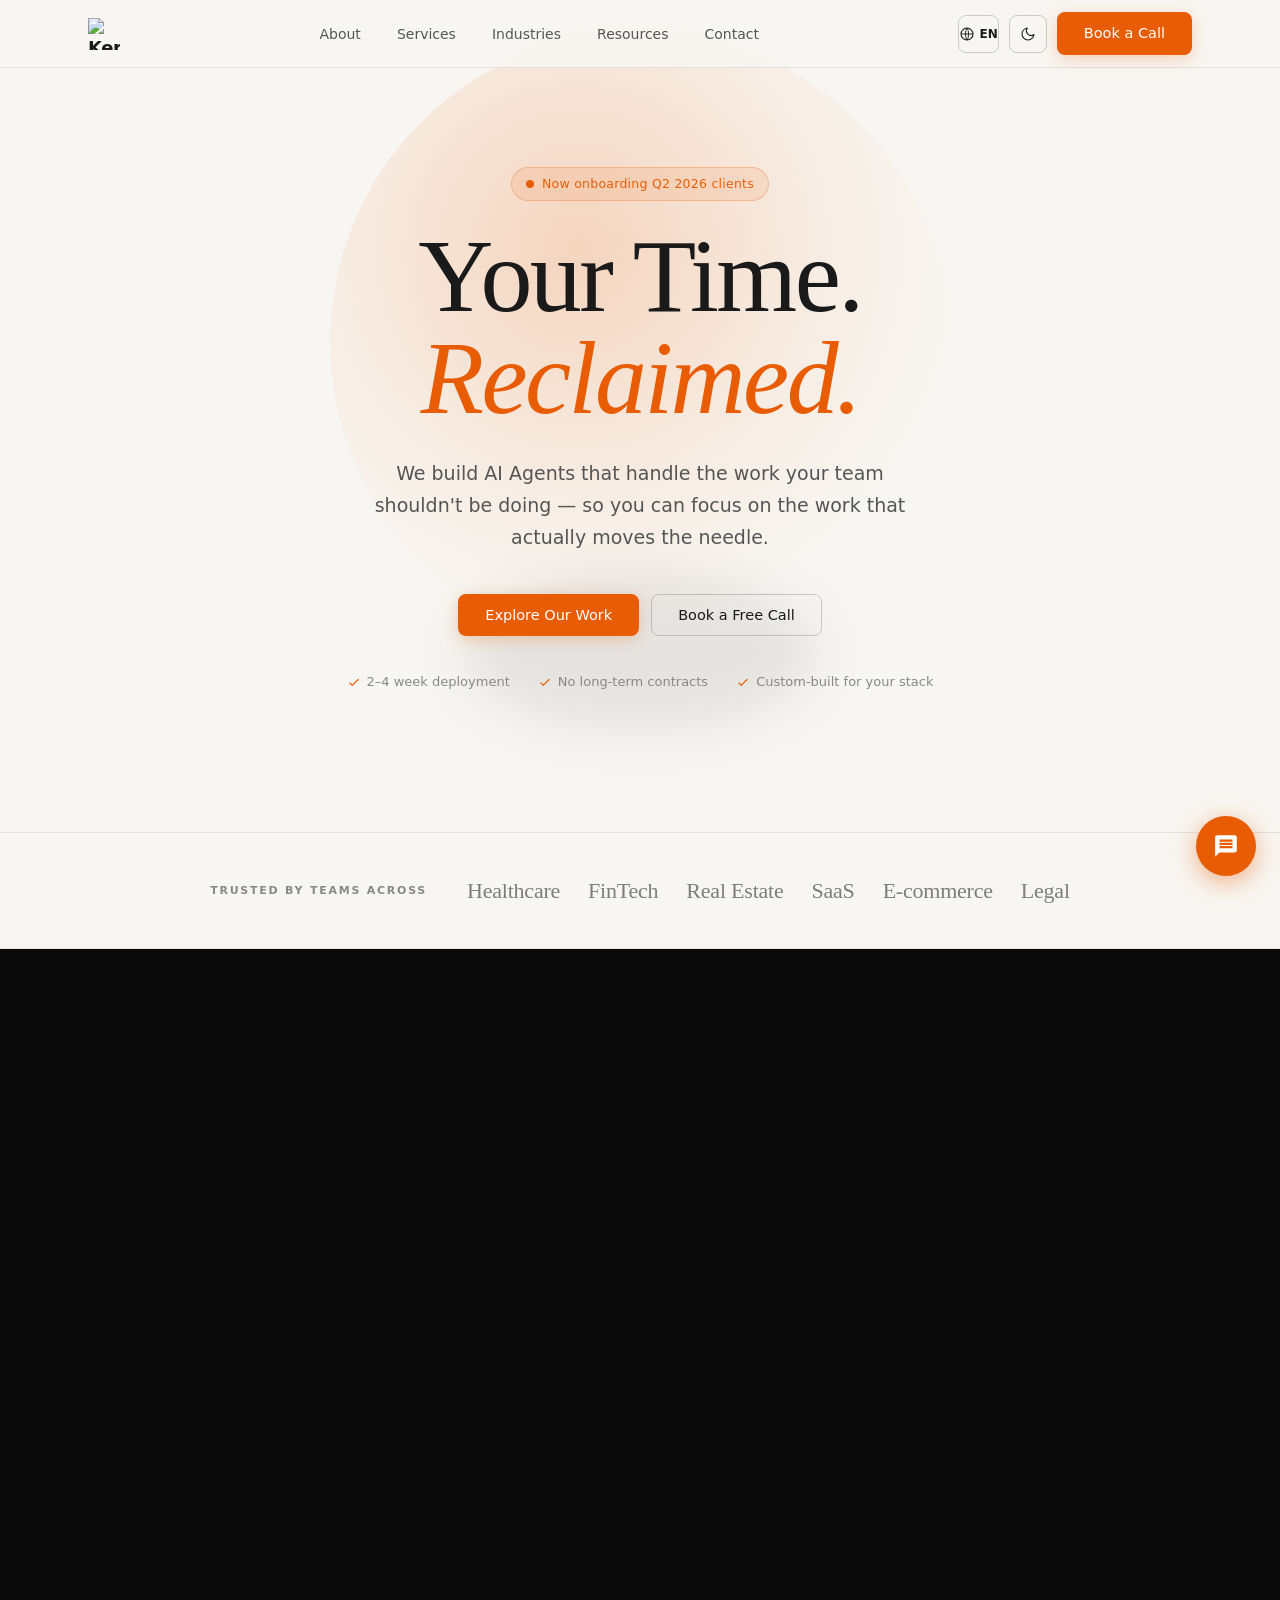
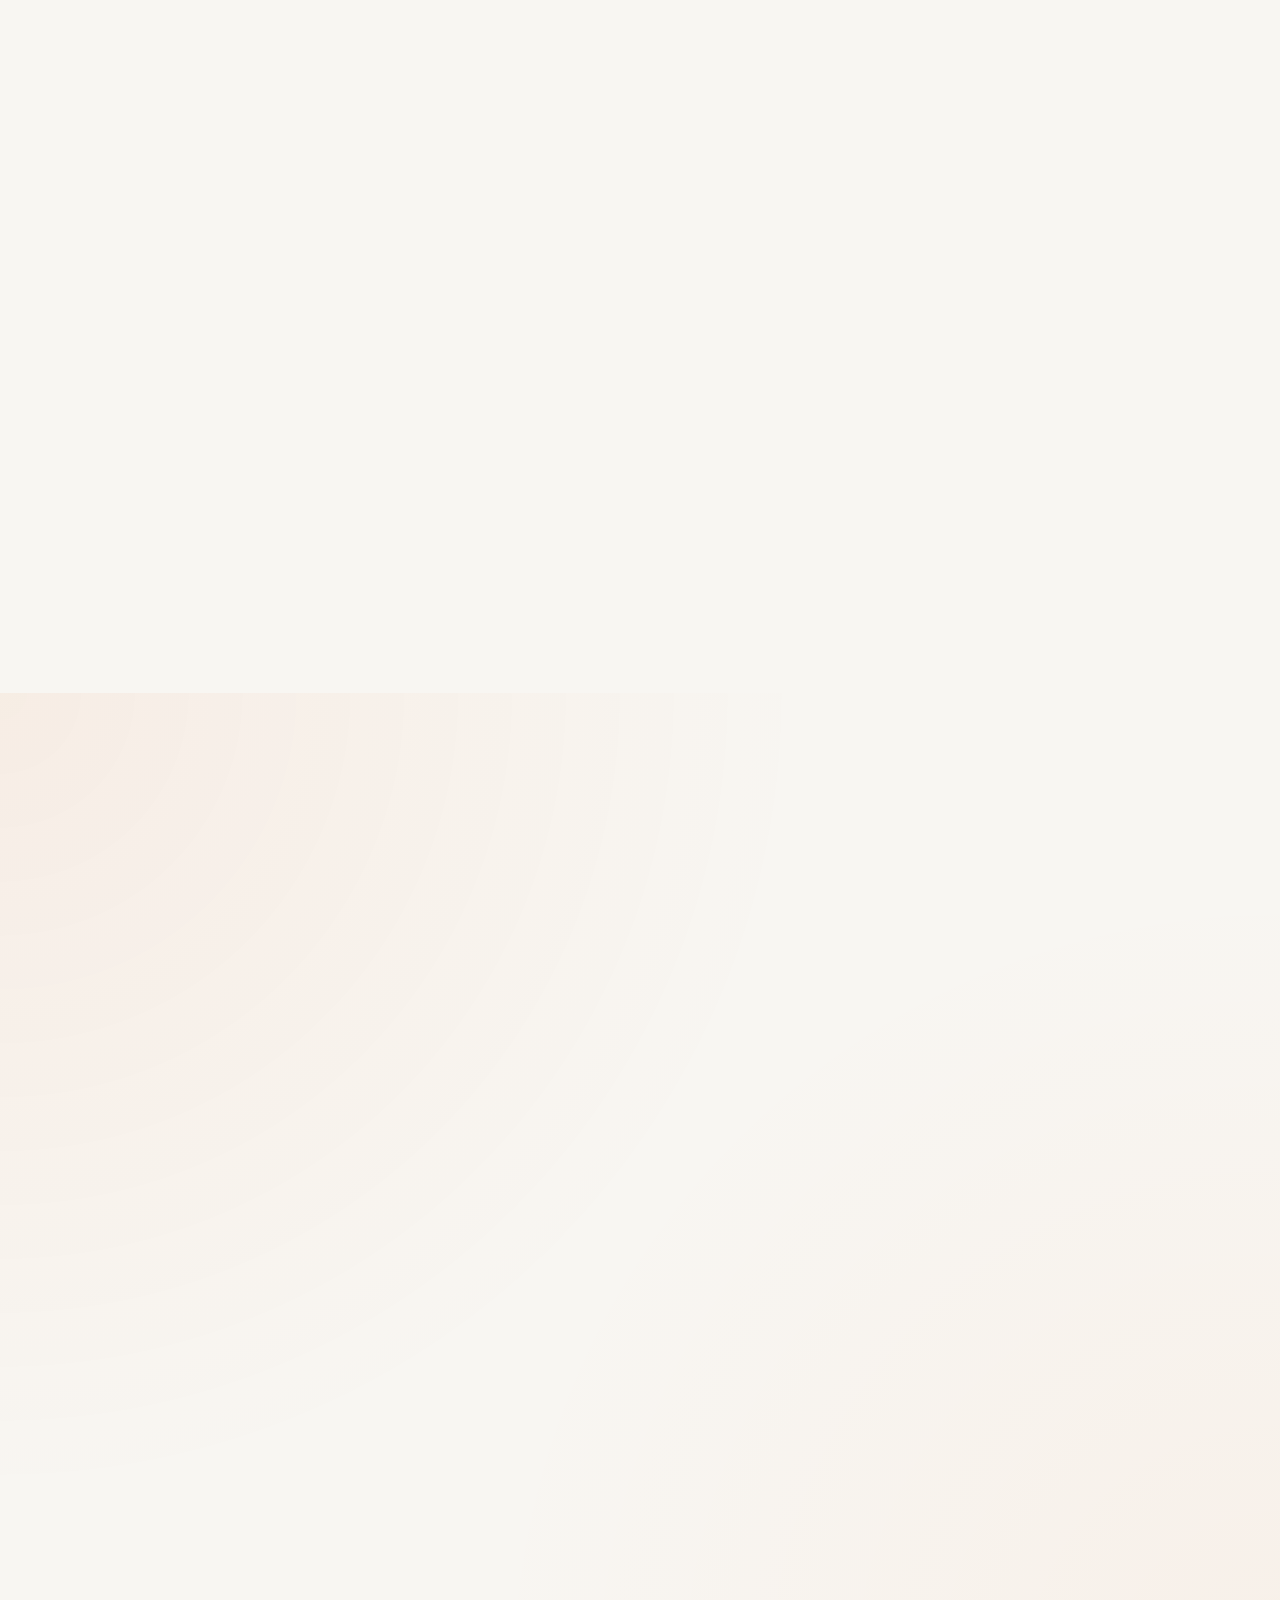
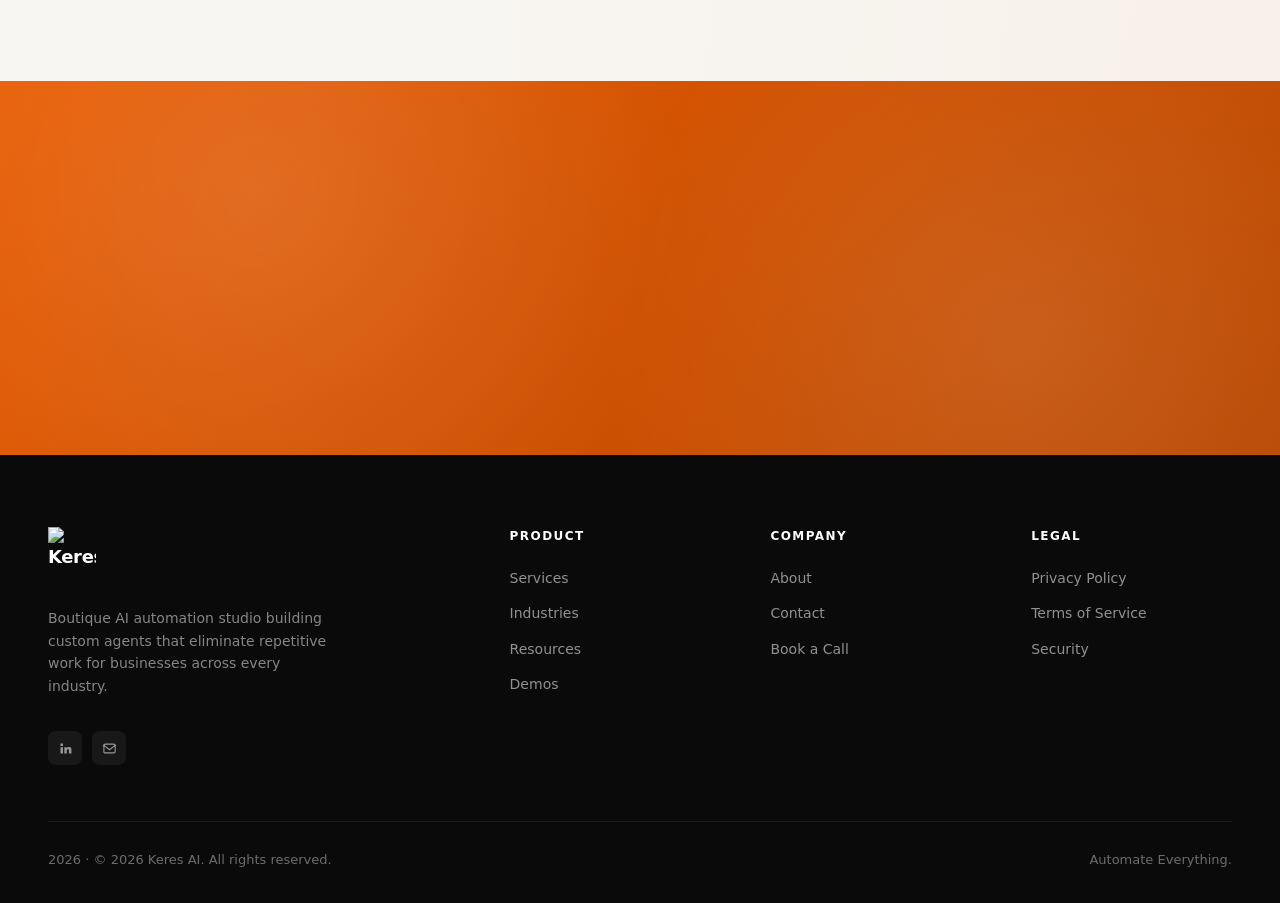
==== commit 9e046396: "Fix testimonial credibility gap and FAQ for field service audience - Testimonial names/companies upd" ====
--- a/index.html
+++ b/index.html
@@ -64,7 +64,7 @@
   "@type": "Organization",
   "name": "Keres AI",
   "url": "https://www.keresai.com",
-  "logo": "https://www.keresai.com/assets/img/logo.svg",
+  "logo": "https://www.keresai.com/assets/img/KeresLogo.png",
   "description": "Keres AI provides custom AI agents for field service businesses including septic service, roofing, HVAC, and towing companies. Automate customer intake, scheduling, invoicing, and follow-ups.",
   "foundingDate": "2024",
   "areaServed": { "@type": "Country", "name": "United States" },
@@ -122,7 +122,7 @@
   "@type": "FAQPage",
   "mainEntity": [
     { "@type":"Question","name":"What AI automation services do you offer for field service businesses?","acceptedAnswer":{"@type":"Answer","text":"We build custom AI agents for septic, roofing, HVAC, and towing companies. Our agents handle customer intake, appointment scheduling, invoice generation, and follow-up communication — saving businesses an average of 70% administrative time."}},
-    { "@type":"Question","name":"How quickly can you deploy an AI agent for my septic, roofing, HVAC, or towing business?","acceptedAnswer":{"@type":"Answer","text":"Most AI agents are scoped, built, integrated, and deployed within 2–4 weeks depending on complexity and integration requirements."}},
+    { "@type":"Question","name":"How quickly can you deploy an AI agent for my septic, roofing, HVAC, or towing business?","acceptedAnswer":{"@type":"Answer","text":"Most AI agents are scoped, built, integrated, and deployed within 1–2 weeks depending on complexity and integration requirements."}},
     { "@type":"Question","name":"What can your AI agents automate for field service companies?","acceptedAnswer":{"@type":"Answer","text":"Lead qualification, customer intake forms, appointment scheduling and rescheduling, dispatch coordination, invoice and estimate generation, customer follow-ups, and seasonal campaigns."}},
     { "@type":"Question","name":"Do I need technical expertise to work with Keres AI?","acceptedAnswer":{"@type":"Answer","text":"Not at all. We handle everything — discovery, design, building, testing, integration with your existing software, and deployment. You don't need a technical team."}},
     { "@type":"Question","name":"How do you handle data security and compliance?","acceptedAnswer":{"@type":"Answer","text":"Security is non-negotiable. We sign DPAs, respect data residency requirements, and can build to SOC 2-aligned workflows. Your data never trains third-party models."}}
@@ -241,8 +241,8 @@
     <span data-i18n="hero.eyebrow">Now onboarding Q2 2026 clients</span>
   </span>
   <h1 id="hero-title" class="hero-title">
-    <span data-i18n="hero.title.1">AI Automation for</span><br>
-    <span class="accent" data-i18n="hero.title.2">Field Service Businesses</span>
+    <span data-i18n="hero.title.1">Your Time.</span><br>
+    <span class="accent" data-i18n="hero.title.2">Reclaimed.</span>
   </h1>
   <p class="hero-sub" data-i18n="hero.sub">
     We build AI Agents that handle the work your team shouldn't be doing — so you can focus on the work that actually moves the needle.
@@ -450,7 +450,7 @@
         </div>
         <blockquote class="testimonial-text" data-i18n="testimonials.1.text">Keres AI built us an agent that handles what used to take our team three hours every morning. It just runs.</blockquote>
         <figcaption class="testimonial-foot">
-          <div class="testimonial-avatar" aria-hidden="true">SO</div>
+          <div class="testimonial-avatar" aria-hidden="true">MW</div>
           <div>
             <div class="testimonial-name" data-i18n="testimonials.1.name">Sarah Okafor</div>
             <div class="testimonial-role" data-i18n="testimonials.1.role">COO, Meridian Group</div>
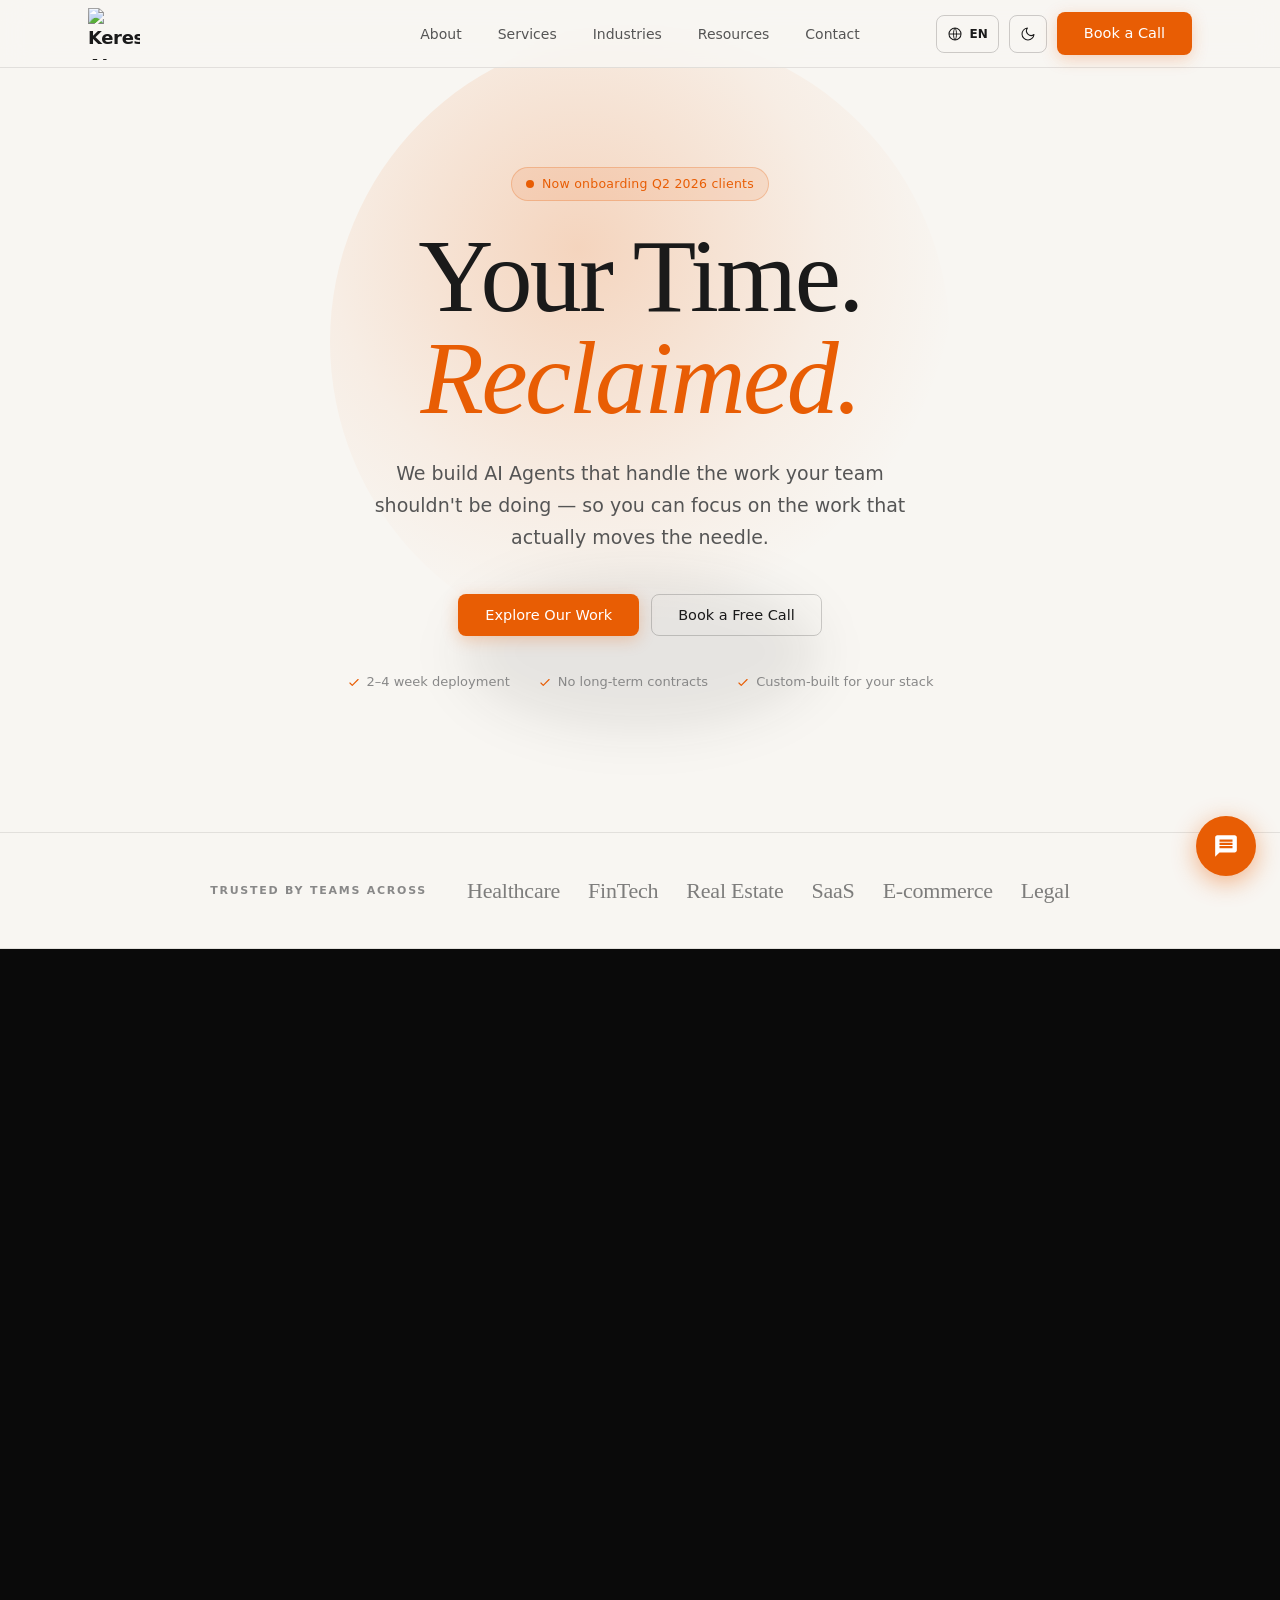
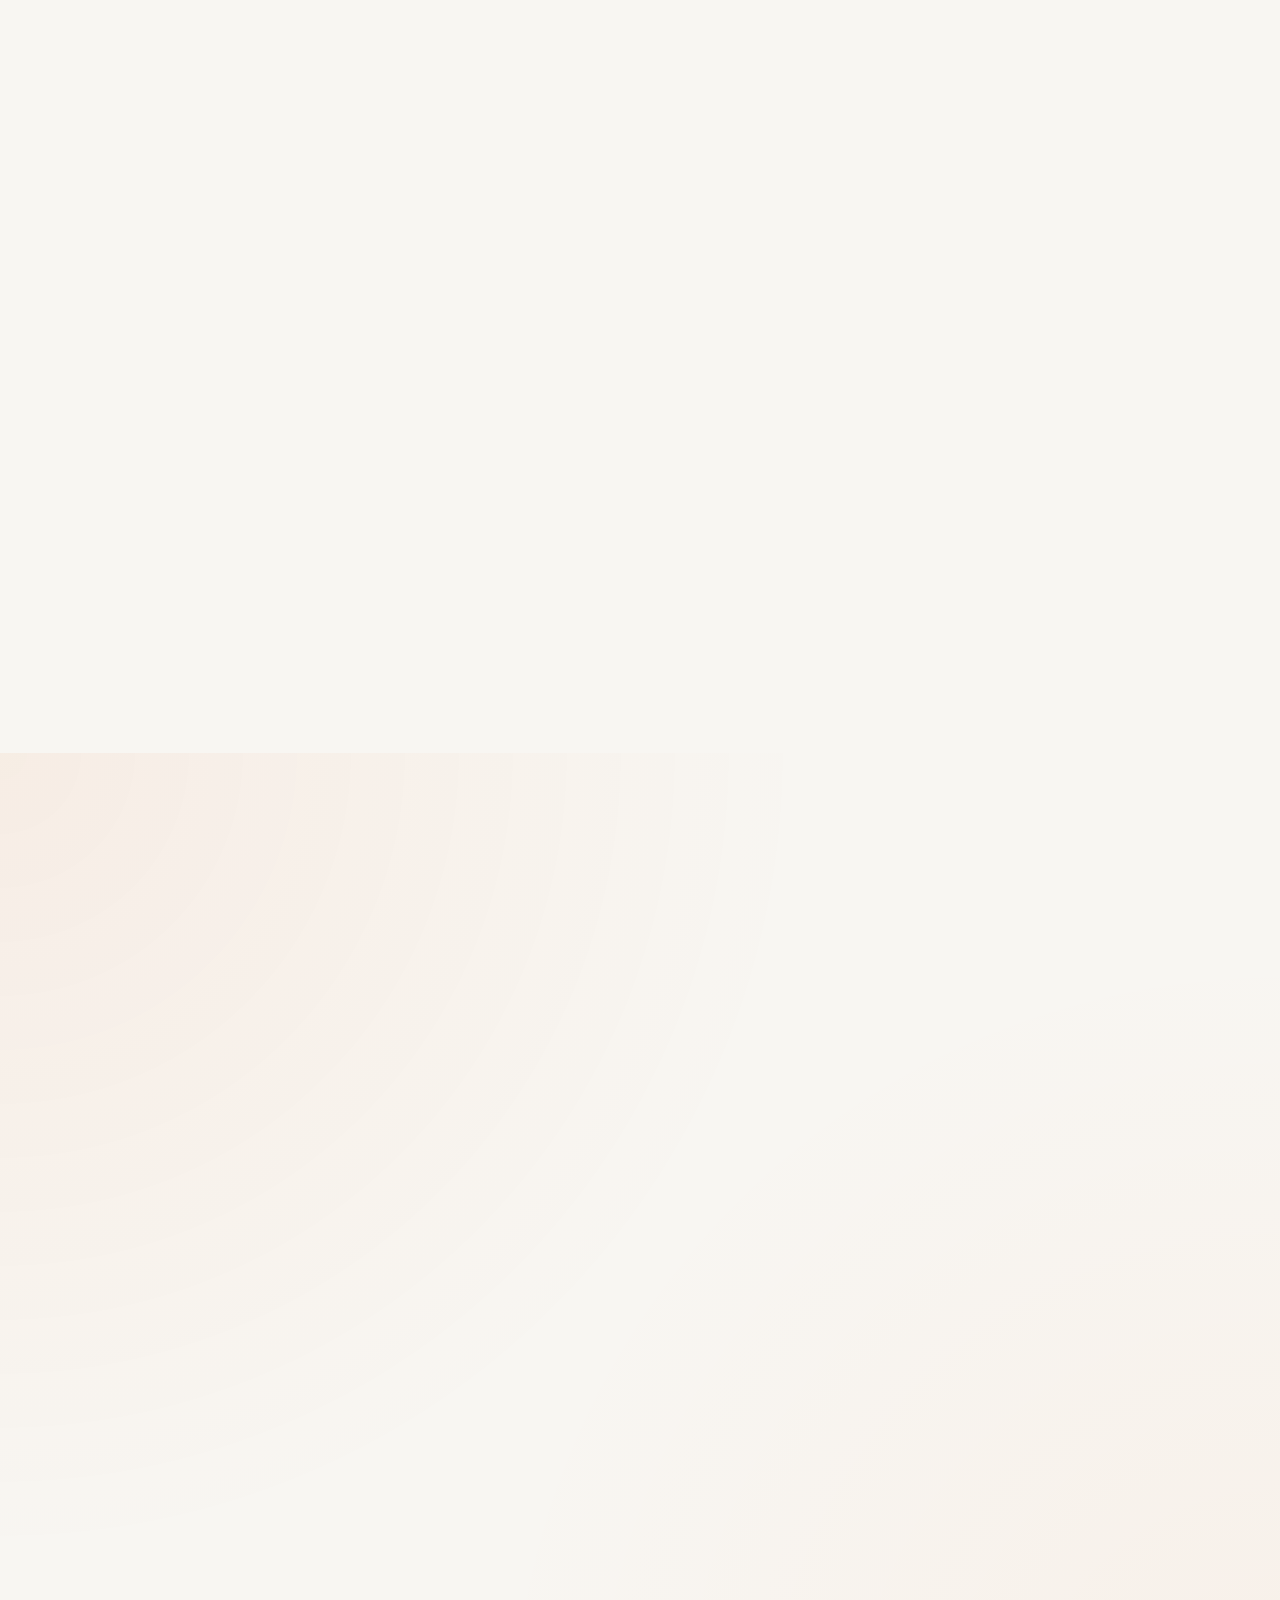
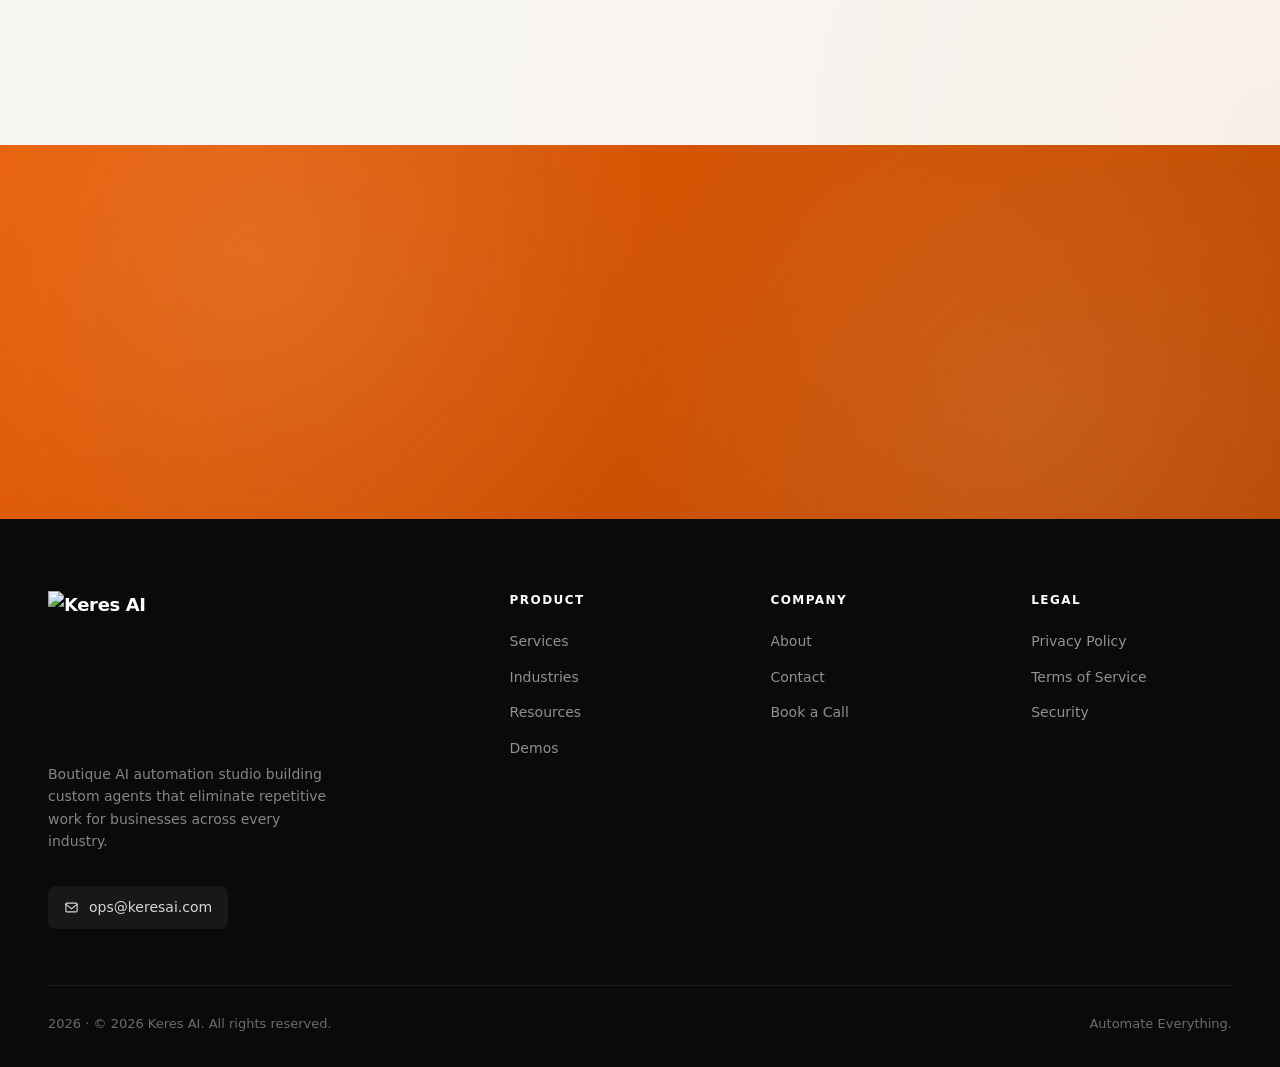
==== commit 5e661778: "Add 7 long-form guides, wire up filter buttons, fix email, remove LinkedIn Guides (all with unique S" ====
--- a/index.html
+++ b/index.html
@@ -33,7 +33,7 @@
 <meta property="og:url" content="https://www.keresai.com/">
 <meta property="og:title" content="AI Automation for Septic, Roofing, HVAC & Towing | Keres AI">
 <meta property="og:description" content="Custom AI agents that automate customer intake, scheduling, and invoicing. Save 70% of administrative time. Free 30-min discovery call.">
-<meta property="og:image" content="https://www.keresai.com/assets/img/og-image.svg">
+<meta property="og:image" content="https://www.keresai.com/assets/img/og-image.png">
 <meta property="og:image:width" content="1200">
 <meta property="og:image:height" content="630">
 <meta property="og:image:alt" content="Keres AI — AI Automation for Field Service Businesses">
@@ -50,7 +50,7 @@
 <meta name="twitter:creator" content="@keresai">
 <meta name="twitter:title" content="AI Automation for Septic, Roofing, HVAC & Towing">
 <meta name="twitter:description" content="Automate customer intake, scheduling, invoicing. Save time, cut costs, scale your field service business with AI.">
-<meta name="twitter:image" content="https://www.keresai.com/assets/img/og-image.svg">
+<meta name="twitter:image" content="https://www.keresai.com/assets/img/og-image.png">
 
 <!-- Geo -->
 <meta name="geo.region" content="US">
@@ -70,7 +70,6 @@
   "areaServed": { "@type": "Country", "name": "United States" },
   "serviceType": ["AI Automation", "Field Service Software", "Customer Intake Automation", "Appointment Scheduling Automation"],
   "sameAs": [
-    "https://www.linkedin.com/company/keresai",
     "https://calendly.com/ops-keresai/30min"
   ],
   "contactPoint": {
@@ -147,9 +146,9 @@
 <link href="https://fonts.googleapis.com/css2?family=Instrument+Serif:ital@0;1&family=DM+Sans:ital,opsz,wght@0,9..40,300;0,9..40,400;0,9..40,500;0,9..40,600;1,9..40,300&display=swap" rel="stylesheet" integrity="sha384-5d4d10adc96e57d530ea8ec6cab3c4d60fa9bacfb90db8c5ad5ddb87dfc68b3" crossorigin="anonymous">
 <link rel="dns-prefetch" href="https://formspree.io">
 <link rel="dns-prefetch" href="https://calendly.com">
-<link rel="preload" href="/assets/styles.css" as="style">
-
-<link rel="stylesheet" href="/assets/styles.css">
+<link rel="preload" href="/assets/styles.css?v=5" as="style">
+
+<link rel="stylesheet" href="/assets/styles.css?v=5">
 </head>
 
 <body>
@@ -405,9 +404,9 @@
   <div class="container reveal">
     <div class="section-label" data-i18n="process.label">How It Works</div>
     <h2 id="process-title" class="section-title">
-      <span data-i18n="process.title.1">From call to</span>
-      <span class="accent" data-i18n="process.title.accent">live agent</span>
-      <span data-i18n="process.title.2">in 2–4 weeks.</span>
+      <span data-i18n="process.title.1">Your custom AI assistant,</span><br>
+      <span class="accent" data-i18n="process.title.accent">built to run</span>
+      <span data-i18n="process.title.2">within days.</span>
     </h2>
     <p class="section-body" data-i18n="process.body">A repeatable, transparent process — you always know what's happening next.</p>
 
@@ -654,12 +653,10 @@
         <img src="/assets/img/KeresLogo.png" alt="Keres AI" class="logo-img">
       </a>
       <p data-i18n="footer.tagline">Boutique AI automation studio building custom agents that eliminate repetitive work for businesses across every industry.</p>
-      <div class="footer-socials">
-        <a href="https://www.linkedin.com/company/keresai" aria-label="LinkedIn" target="_blank" rel="noopener">
-          <svg viewBox="0 0 24 24" fill="currentColor" aria-hidden="true"><path d="M4 4h4v4H4V4zm0 6h4v10H4V10zm6 0h4v1.6c.6-1 1.9-1.9 3.6-1.9 3.2 0 3.9 2 3.9 4.7V20h-4v-4.8c0-1.3-.5-2.1-1.7-2.1-1 0-1.7.7-1.7 2.1V20h-4V10z"/></svg>
-        </a>
-        <a href="mailto:ops@keresail.com" aria-label="Email">
+      <div class="footer-contact">
+        <a href="mailto:ops@keresai.com">
           <svg viewBox="0 0 24 24" fill="none" aria-hidden="true"><rect x="3" y="5" width="18" height="14" rx="2" stroke="currentColor" stroke-width="1.8"/><path d="M3 7l9 7 9-7" stroke="currentColor" stroke-width="1.8" stroke-linecap="round"/></svg>
+          <span>ops@keresai.com</span>
         </a>
       </div>
     </div>
--- a/assets/styles.css
+++ b/assets/styles.css
@@ -147,15 +147,18 @@
   font-size: 11px; font-weight: 600;
   letter-spacing: 0.16em; text-transform: uppercase;
   color: var(--orange); margin-bottom: 18px;
+  text-align: center;
 }
 .section-title {
   font-family: var(--serif);
   font-size: clamp(34px, 4.4vw, 54px);
-  line-height: 1.08;
+  line-height: 1.15;
   font-weight: 400;
   letter-spacing: -0.02em;
   color: var(--text);
-  margin-bottom: 16px;
+  margin: 0 auto 16px;
+  text-align: center;
+  max-width: 900px;
 }
 section.dark .section-title { color: #fff; }
 .section-title .accent { color: var(--orange); font-style: italic; }
@@ -163,10 +166,17 @@
   font-size: clamp(15px, 1.5vw, 17px);
   font-weight: 300;
   color: var(--text-muted);
-  max-width: 560px;
+  max-width: 620px;
   line-height: 1.7;
+  text-align: center;
+  margin-inline: auto;
 }
 section.dark .section-body { color: var(--text-on-dark); }
+
+/* About section keeps left-aligned layout (two-column grid) */
+.about-grid .section-label,
+.about-grid .section-title,
+.about-grid .section-body { text-align: left; margin-inline: 0; max-width: none; }
 
 /* ─── Navigation ───────────────────────────────────────── */
 .nav {
@@ -181,8 +191,12 @@
 .nav-inner {
   width: 100%; max-width: var(--container);
   margin-inline: auto; padding-inline: var(--gutter);
-  display: flex; align-items: center; justify-content: space-between; gap: 24px;
-}
+  display: grid; grid-template-columns: 1fr auto 1fr;
+  align-items: center; gap: 24px;
+}
+.nav-inner > .logo { justify-self: start; }
+.nav-inner > nav[aria-label="Primary"] { justify-self: center; }
+.nav-inner > .nav-actions { justify-self: end; }
 .logo {
   display: inline-flex; align-items: center; gap: 10px;
   font-family: var(--sans); font-size: 18px; font-weight: 600;
@@ -190,7 +204,7 @@
   flex-shrink: 0;
 }
 .logo-img {
-  width: 32px; height: 32px;
+  width: 52px; height: 52px;
   object-fit: contain;
   object-position: center;
   flex-shrink: 0;
@@ -216,14 +230,16 @@
 .nav-actions { display: flex; align-items: center; gap: 10px; }
 .icon-btn {
   min-width: 38px; height: 38px; border-radius: 8px;
+  padding-inline: 8px;
   background: transparent; border: 1px solid var(--border-strong);
-  color: var(--text); display: flex; align-items: center; justify-content: center; gap: 4px;
+  color: var(--text); display: flex; align-items: center; justify-content: center; gap: 6px;
   transition: background var(--t-fast), border-color var(--t-fast), transform var(--t-fast);
 }
 .icon-btn:hover { background: var(--bg-alt); border-color: var(--orange); color: var(--orange); }
-.icon-btn svg { width: 16px; height: 16px; }
-
-.lang-label { font-size: 12px; font-weight: 600; line-height: 1; }
+.icon-btn svg { width: 16px; height: 16px; flex-shrink: 0; }
+
+#lang-trigger { min-width: 62px; padding-inline: 10px; }
+.lang-label { font-size: 12px; font-weight: 600; line-height: 1; white-space: nowrap; }
 
 .lang-switch { position: relative; }
 .lang-menu {
@@ -399,7 +415,7 @@
   display: flex; flex-direction: column; gap: 16px;
 }
 .footer-brand .logo { margin-bottom: 8px; }
-.footer-brand .logo-img { width: 48px; height: 48px; }
+.footer-brand .logo-img { width: 140px; height: 140px; }
 .footer-brand p {
   font-size: 14px; color: var(--text-muted); line-height: 1.7;
   max-width: 280px;
@@ -815,6 +831,18 @@
 }
 .footer-socials a:hover { background: var(--orange); color: #fff; }
 .footer-socials svg { width: 15px; height: 15px; }
+
+.footer-contact { margin-top: 18px; }
+.footer-contact a {
+  display: inline-flex; align-items: center; gap: 10px;
+  padding: 10px 16px; border-radius: 8px;
+  background: rgba(255,255,255,0.06);
+  color: rgba(255,255,255,0.82);
+  font-size: 14px; font-weight: 500;
+  transition: background var(--t-fast), color var(--t-fast);
+}
+.footer-contact a:hover { background: var(--orange); color: #fff; }
+.footer-contact svg { width: 15px; height: 15px; flex-shrink: 0; }
 .footer-bottom {
   max-width: var(--container); margin: 56px auto 0;
   padding-top: 28px; border-top: 1px solid rgba(255,255,255,0.08);
--- a/assets/styles.css
+++ b/assets/styles.css
@@ -147,15 +147,18 @@
   font-size: 11px; font-weight: 600;
   letter-spacing: 0.16em; text-transform: uppercase;
   color: var(--orange); margin-bottom: 18px;
+  text-align: center;
 }
 .section-title {
   font-family: var(--serif);
   font-size: clamp(34px, 4.4vw, 54px);
-  line-height: 1.08;
+  line-height: 1.15;
   font-weight: 400;
   letter-spacing: -0.02em;
   color: var(--text);
-  margin-bottom: 16px;
+  margin: 0 auto 16px;
+  text-align: center;
+  max-width: 900px;
 }
 section.dark .section-title { color: #fff; }
 .section-title .accent { color: var(--orange); font-style: italic; }
@@ -163,10 +166,17 @@
   font-size: clamp(15px, 1.5vw, 17px);
   font-weight: 300;
   color: var(--text-muted);
-  max-width: 560px;
+  max-width: 620px;
   line-height: 1.7;
+  text-align: center;
+  margin-inline: auto;
 }
 section.dark .section-body { color: var(--text-on-dark); }
+
+/* About section keeps left-aligned layout (two-column grid) */
+.about-grid .section-label,
+.about-grid .section-title,
+.about-grid .section-body { text-align: left; margin-inline: 0; max-width: none; }
 
 /* ─── Navigation ───────────────────────────────────────── */
 .nav {
@@ -181,8 +191,12 @@
 .nav-inner {
   width: 100%; max-width: var(--container);
   margin-inline: auto; padding-inline: var(--gutter);
-  display: flex; align-items: center; justify-content: space-between; gap: 24px;
-}
+  display: grid; grid-template-columns: 1fr auto 1fr;
+  align-items: center; gap: 24px;
+}
+.nav-inner > .logo { justify-self: start; }
+.nav-inner > nav[aria-label="Primary"] { justify-self: center; }
+.nav-inner > .nav-actions { justify-self: end; }
 .logo {
   display: inline-flex; align-items: center; gap: 10px;
   font-family: var(--sans); font-size: 18px; font-weight: 600;
@@ -190,7 +204,7 @@
   flex-shrink: 0;
 }
 .logo-img {
-  width: 32px; height: 32px;
+  width: 52px; height: 52px;
   object-fit: contain;
   object-position: center;
   flex-shrink: 0;
@@ -216,14 +230,16 @@
 .nav-actions { display: flex; align-items: center; gap: 10px; }
 .icon-btn {
   min-width: 38px; height: 38px; border-radius: 8px;
+  padding-inline: 8px;
   background: transparent; border: 1px solid var(--border-strong);
-  color: var(--text); display: flex; align-items: center; justify-content: center; gap: 4px;
+  color: var(--text); display: flex; align-items: center; justify-content: center; gap: 6px;
   transition: background var(--t-fast), border-color var(--t-fast), transform var(--t-fast);
 }
 .icon-btn:hover { background: var(--bg-alt); border-color: var(--orange); color: var(--orange); }
-.icon-btn svg { width: 16px; height: 16px; }
-
-.lang-label { font-size: 12px; font-weight: 600; line-height: 1; }
+.icon-btn svg { width: 16px; height: 16px; flex-shrink: 0; }
+
+#lang-trigger { min-width: 62px; padding-inline: 10px; }
+.lang-label { font-size: 12px; font-weight: 600; line-height: 1; white-space: nowrap; }
 
 .lang-switch { position: relative; }
 .lang-menu {
@@ -399,7 +415,7 @@
   display: flex; flex-direction: column; gap: 16px;
 }
 .footer-brand .logo { margin-bottom: 8px; }
-.footer-brand .logo-img { width: 48px; height: 48px; }
+.footer-brand .logo-img { width: 140px; height: 140px; }
 .footer-brand p {
   font-size: 14px; color: var(--text-muted); line-height: 1.7;
   max-width: 280px;
@@ -815,6 +831,18 @@
 }
 .footer-socials a:hover { background: var(--orange); color: #fff; }
 .footer-socials svg { width: 15px; height: 15px; }
+
+.footer-contact { margin-top: 18px; }
+.footer-contact a {
+  display: inline-flex; align-items: center; gap: 10px;
+  padding: 10px 16px; border-radius: 8px;
+  background: rgba(255,255,255,0.06);
+  color: rgba(255,255,255,0.82);
+  font-size: 14px; font-weight: 500;
+  transition: background var(--t-fast), color var(--t-fast);
+}
+.footer-contact a:hover { background: var(--orange); color: #fff; }
+.footer-contact svg { width: 15px; height: 15px; flex-shrink: 0; }
 .footer-bottom {
   max-width: var(--container); margin: 56px auto 0;
   padding-top: 28px; border-top: 1px solid rgba(255,255,255,0.08);
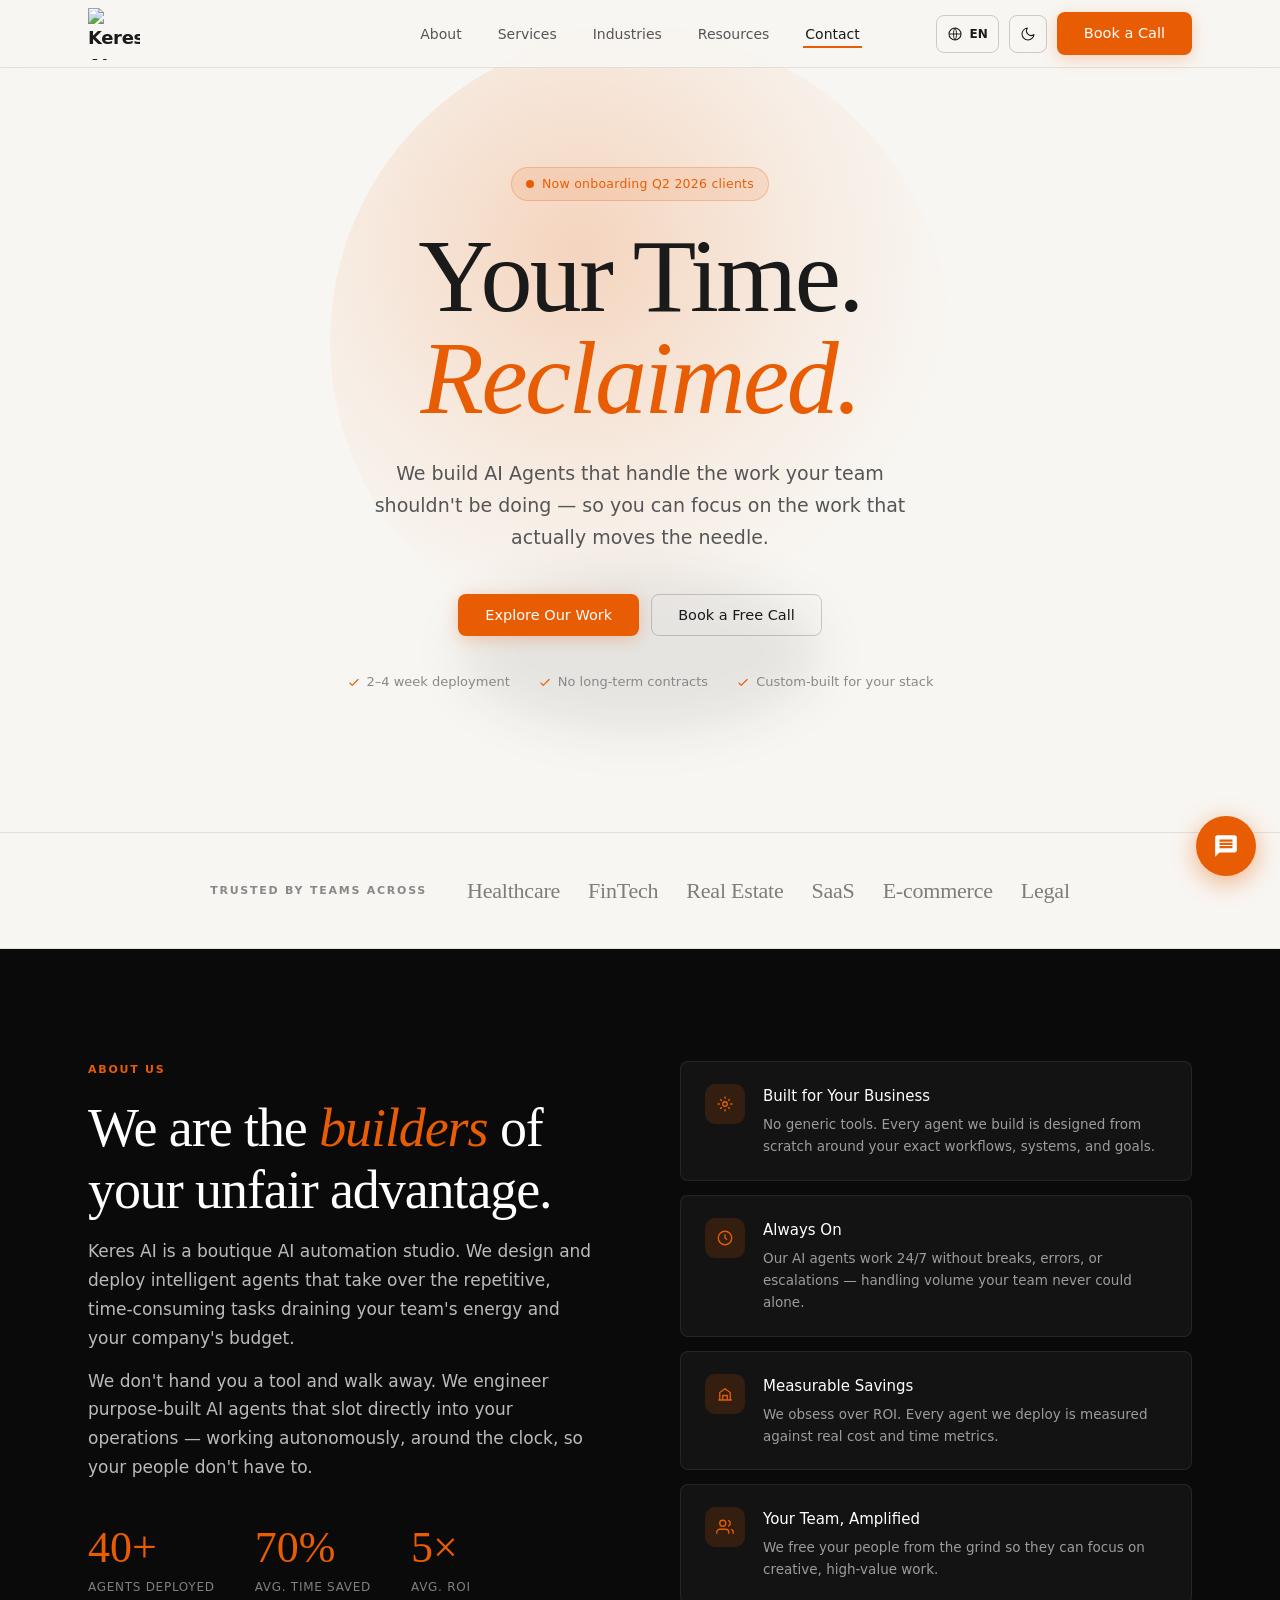
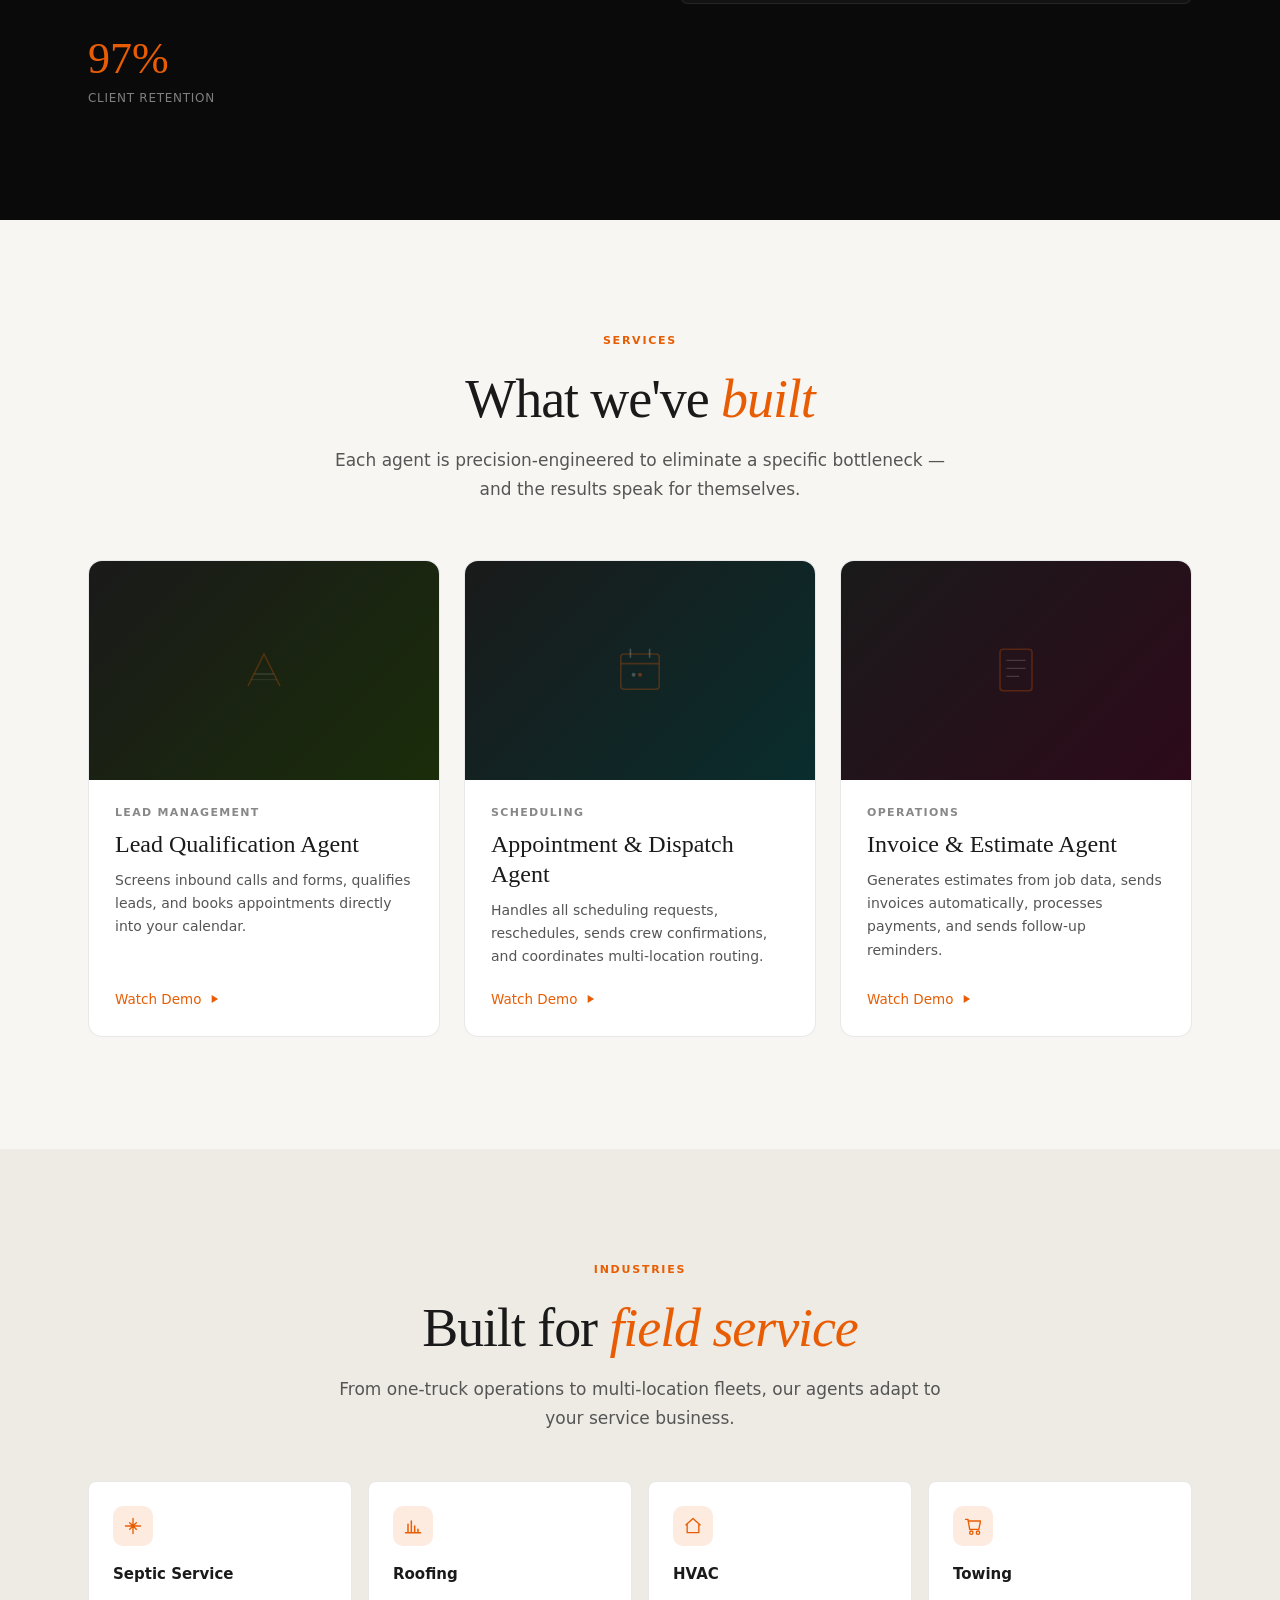
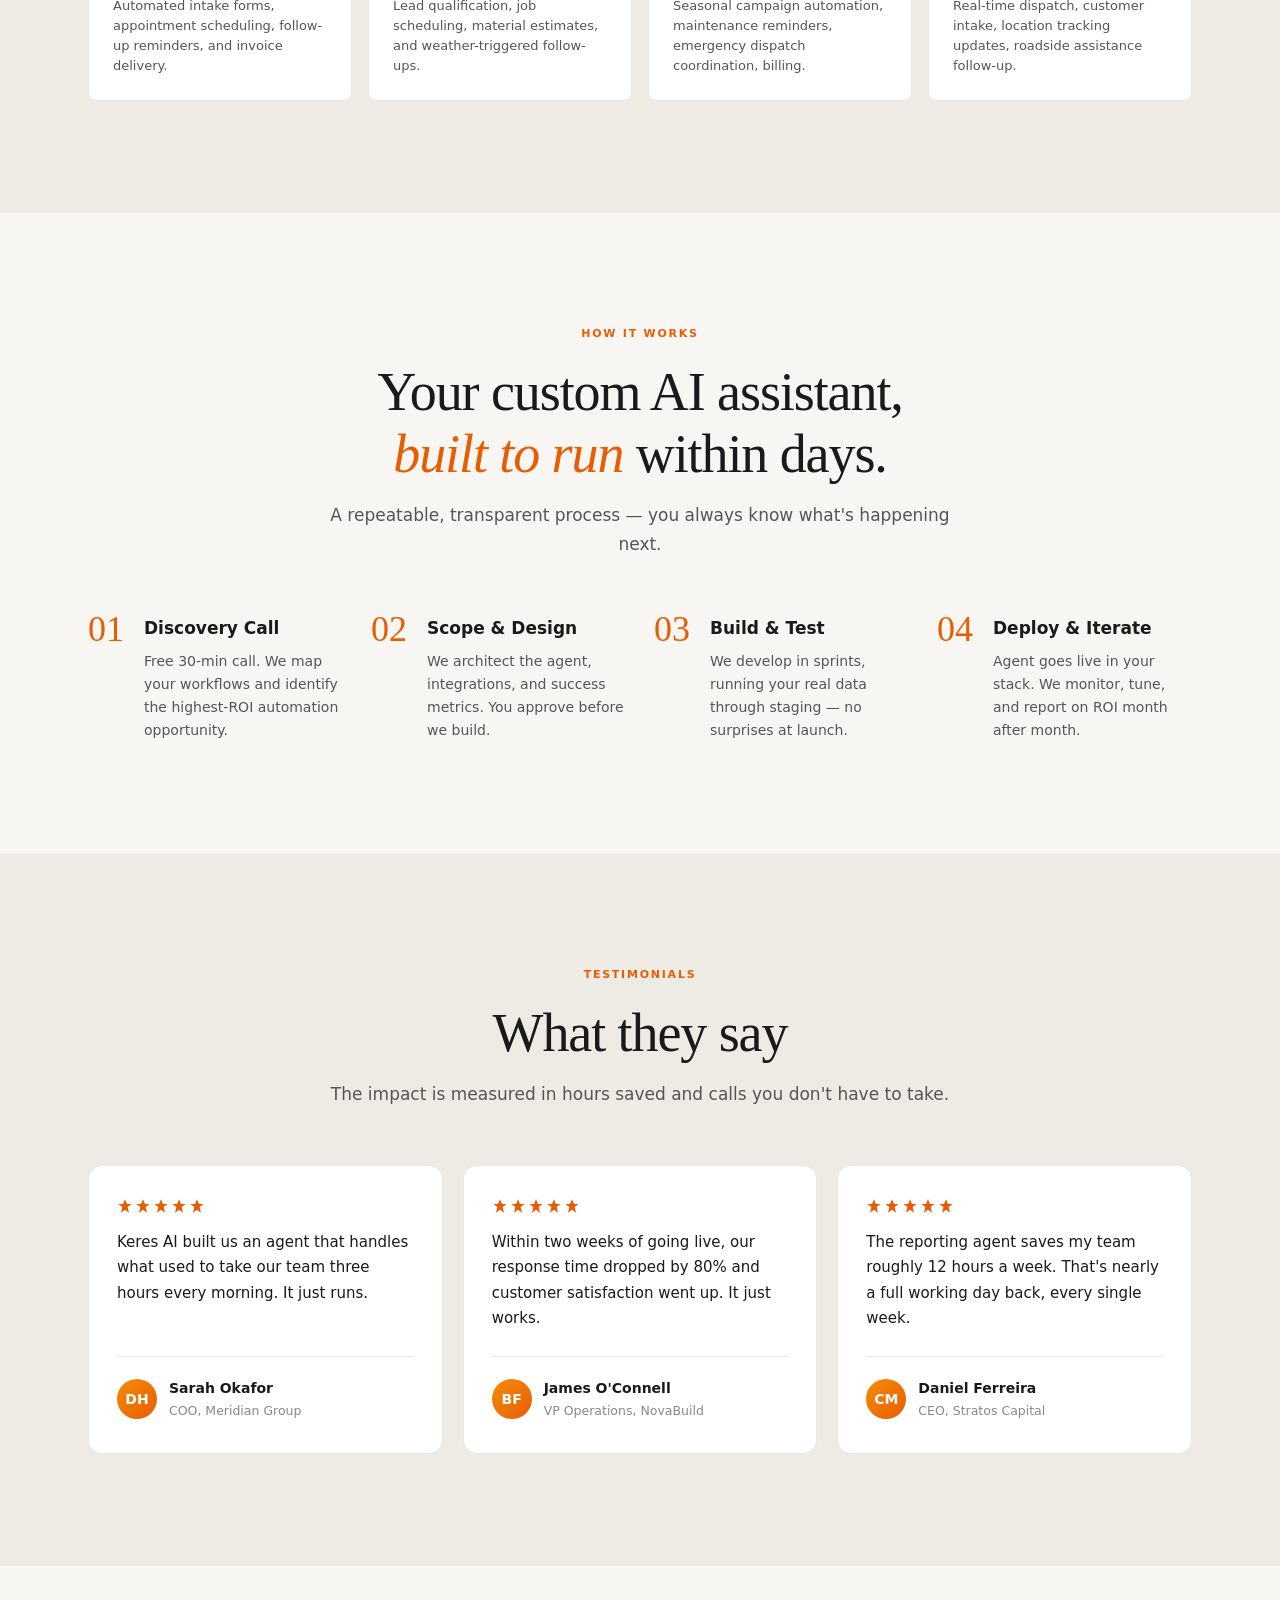
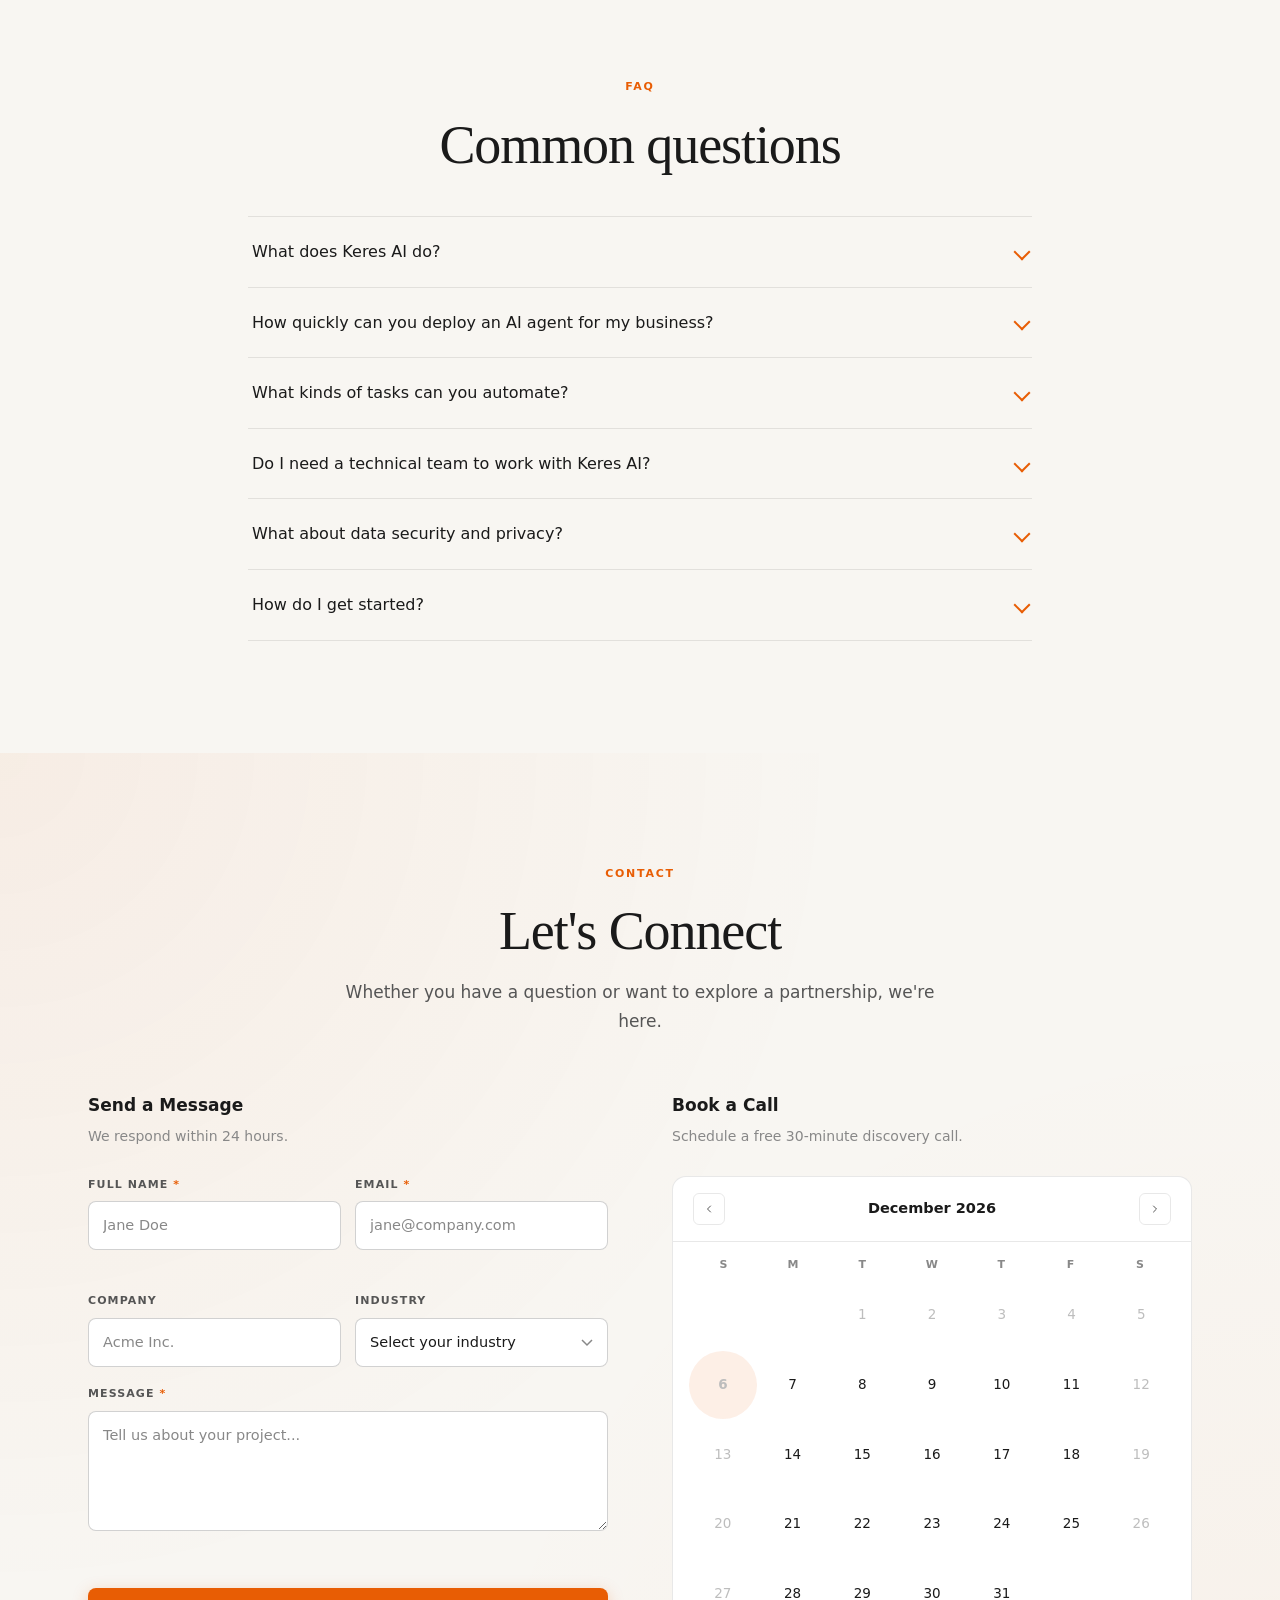
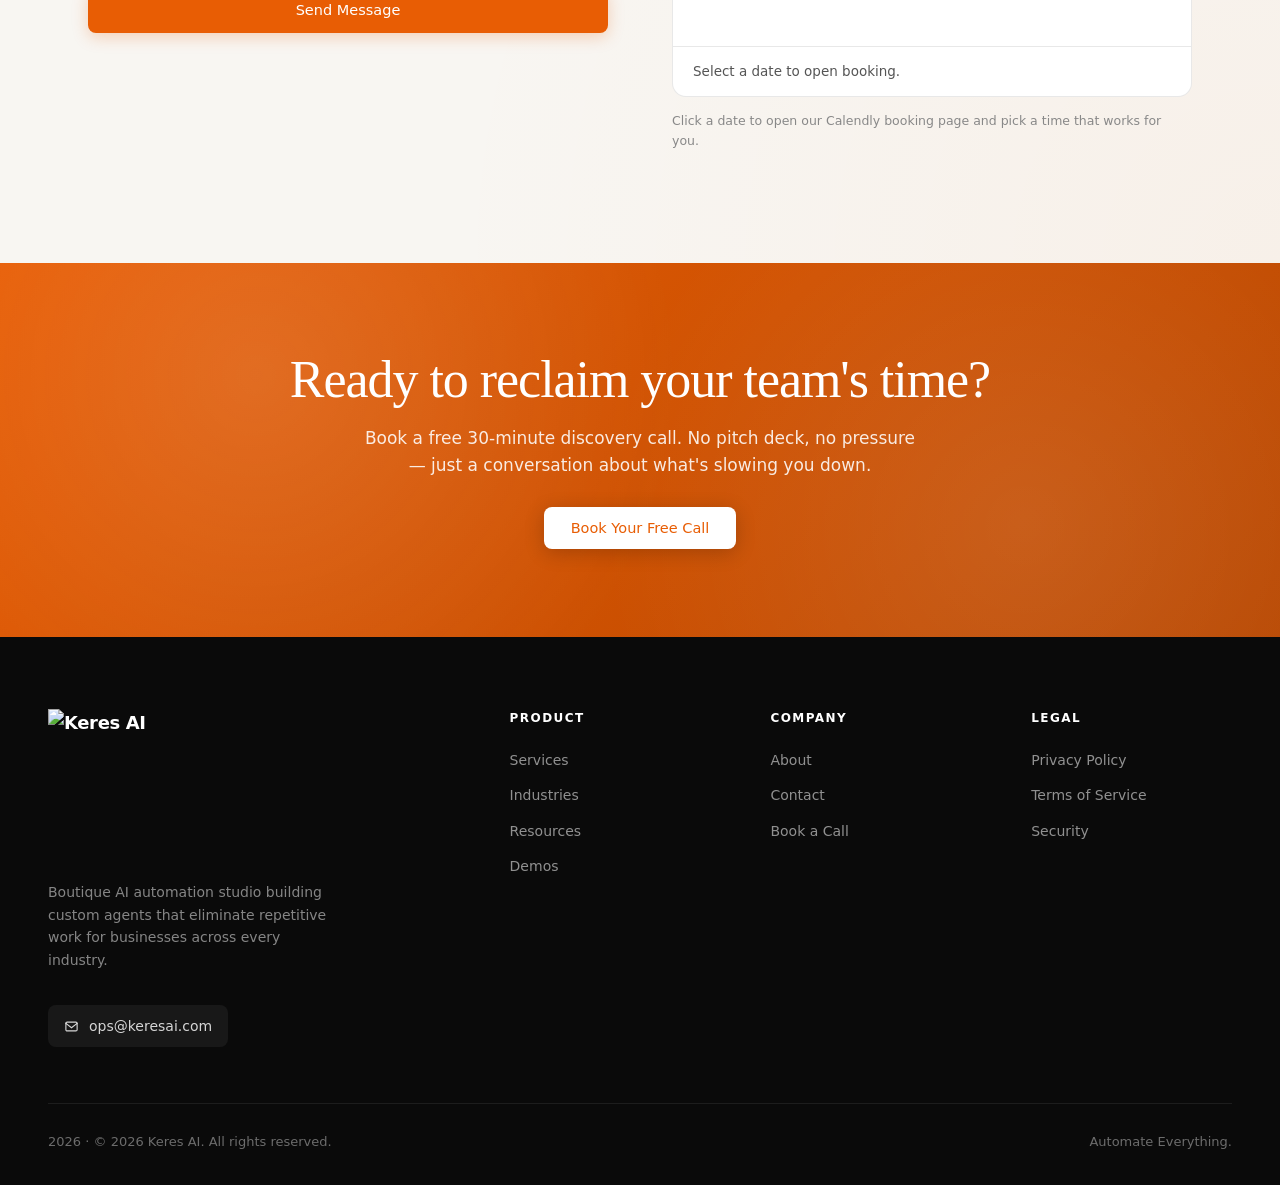
==== commit c355f4a5: "Rewrite testimonials, fix CSP, modernize scroll-spy, trim unused i18n Testimonials — all 5 languages" ====
--- a/index.html
+++ b/index.html
@@ -449,7 +449,7 @@
         </div>
         <blockquote class="testimonial-text" data-i18n="testimonials.1.text">Keres AI built us an agent that handles what used to take our team three hours every morning. It just runs.</blockquote>
         <figcaption class="testimonial-foot">
-          <div class="testimonial-avatar" aria-hidden="true">MW</div>
+          <div class="testimonial-avatar" aria-hidden="true">DH</div>
           <div>
             <div class="testimonial-name" data-i18n="testimonials.1.name">Sarah Okafor</div>
             <div class="testimonial-role" data-i18n="testimonials.1.role">COO, Meridian Group</div>
@@ -467,7 +467,7 @@
         </div>
         <blockquote class="testimonial-text" data-i18n="testimonials.2.text">Within two weeks of going live, our response time dropped by 80% and customer satisfaction went up. It just works.</blockquote>
         <figcaption class="testimonial-foot">
-          <div class="testimonial-avatar" aria-hidden="true">JO</div>
+          <div class="testimonial-avatar" aria-hidden="true">BF</div>
           <div>
             <div class="testimonial-name" data-i18n="testimonials.2.name">James O'Connell</div>
             <div class="testimonial-role" data-i18n="testimonials.2.role">VP Operations, NovaBuild</div>
@@ -485,7 +485,7 @@
         </div>
         <blockquote class="testimonial-text" data-i18n="testimonials.3.text">The reporting agent saves my team roughly 12 hours a week. That's nearly a full working day back, every single week.</blockquote>
         <figcaption class="testimonial-foot">
-          <div class="testimonial-avatar" aria-hidden="true">DF</div>
+          <div class="testimonial-avatar" aria-hidden="true">CM</div>
           <div>
             <div class="testimonial-name" data-i18n="testimonials.3.name">Daniel Ferreira</div>
             <div class="testimonial-role" data-i18n="testimonials.3.role">CEO, Stratos Capital</div>
@@ -746,8 +746,8 @@
 </div>
 
 <!-- Scripts -->
-<script src="/assets/i18n.js" defer></script>
-<script src="/assets/app.js" defer></script>
+<script src="/assets/i18n.js?v=2" defer></script>
+<script src="/assets/app.js?v=2" defer></script>
 <script src="/assets/chatbot.js" defer></script>
 </body>
 </html>
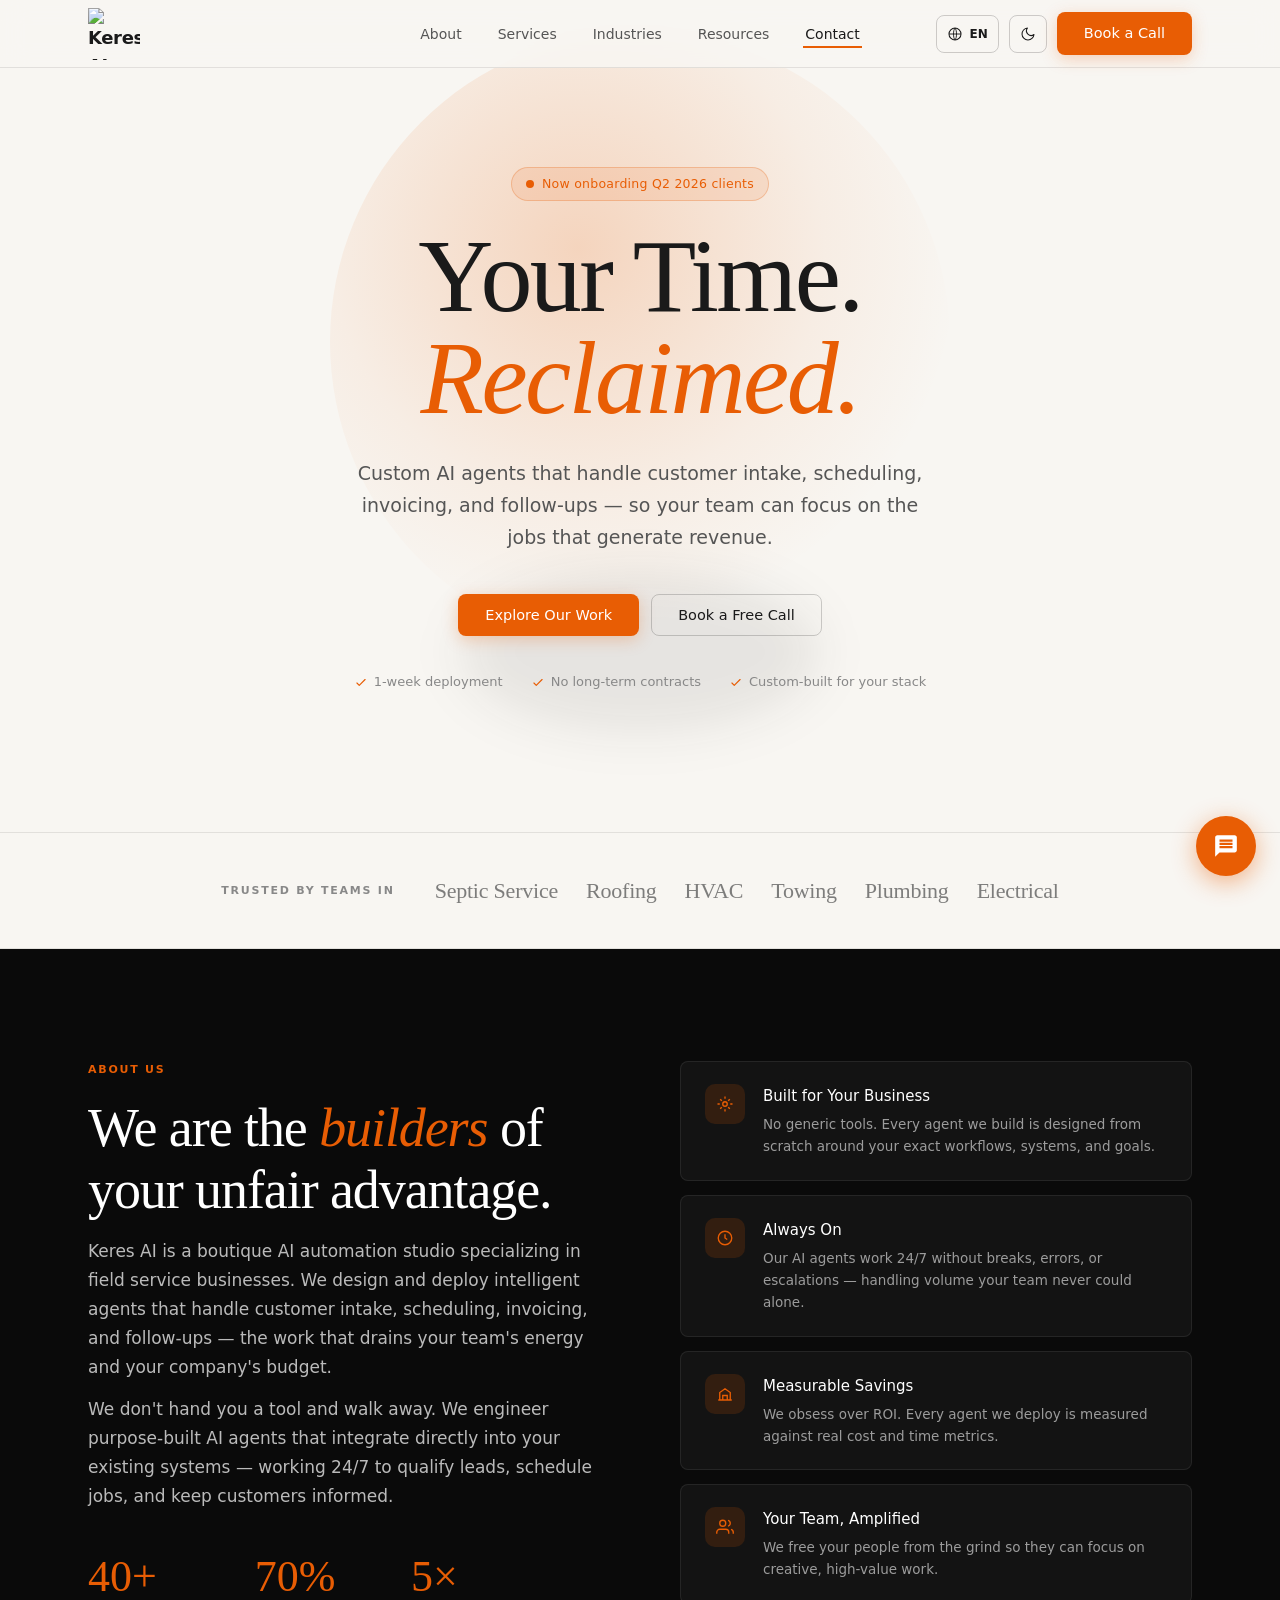
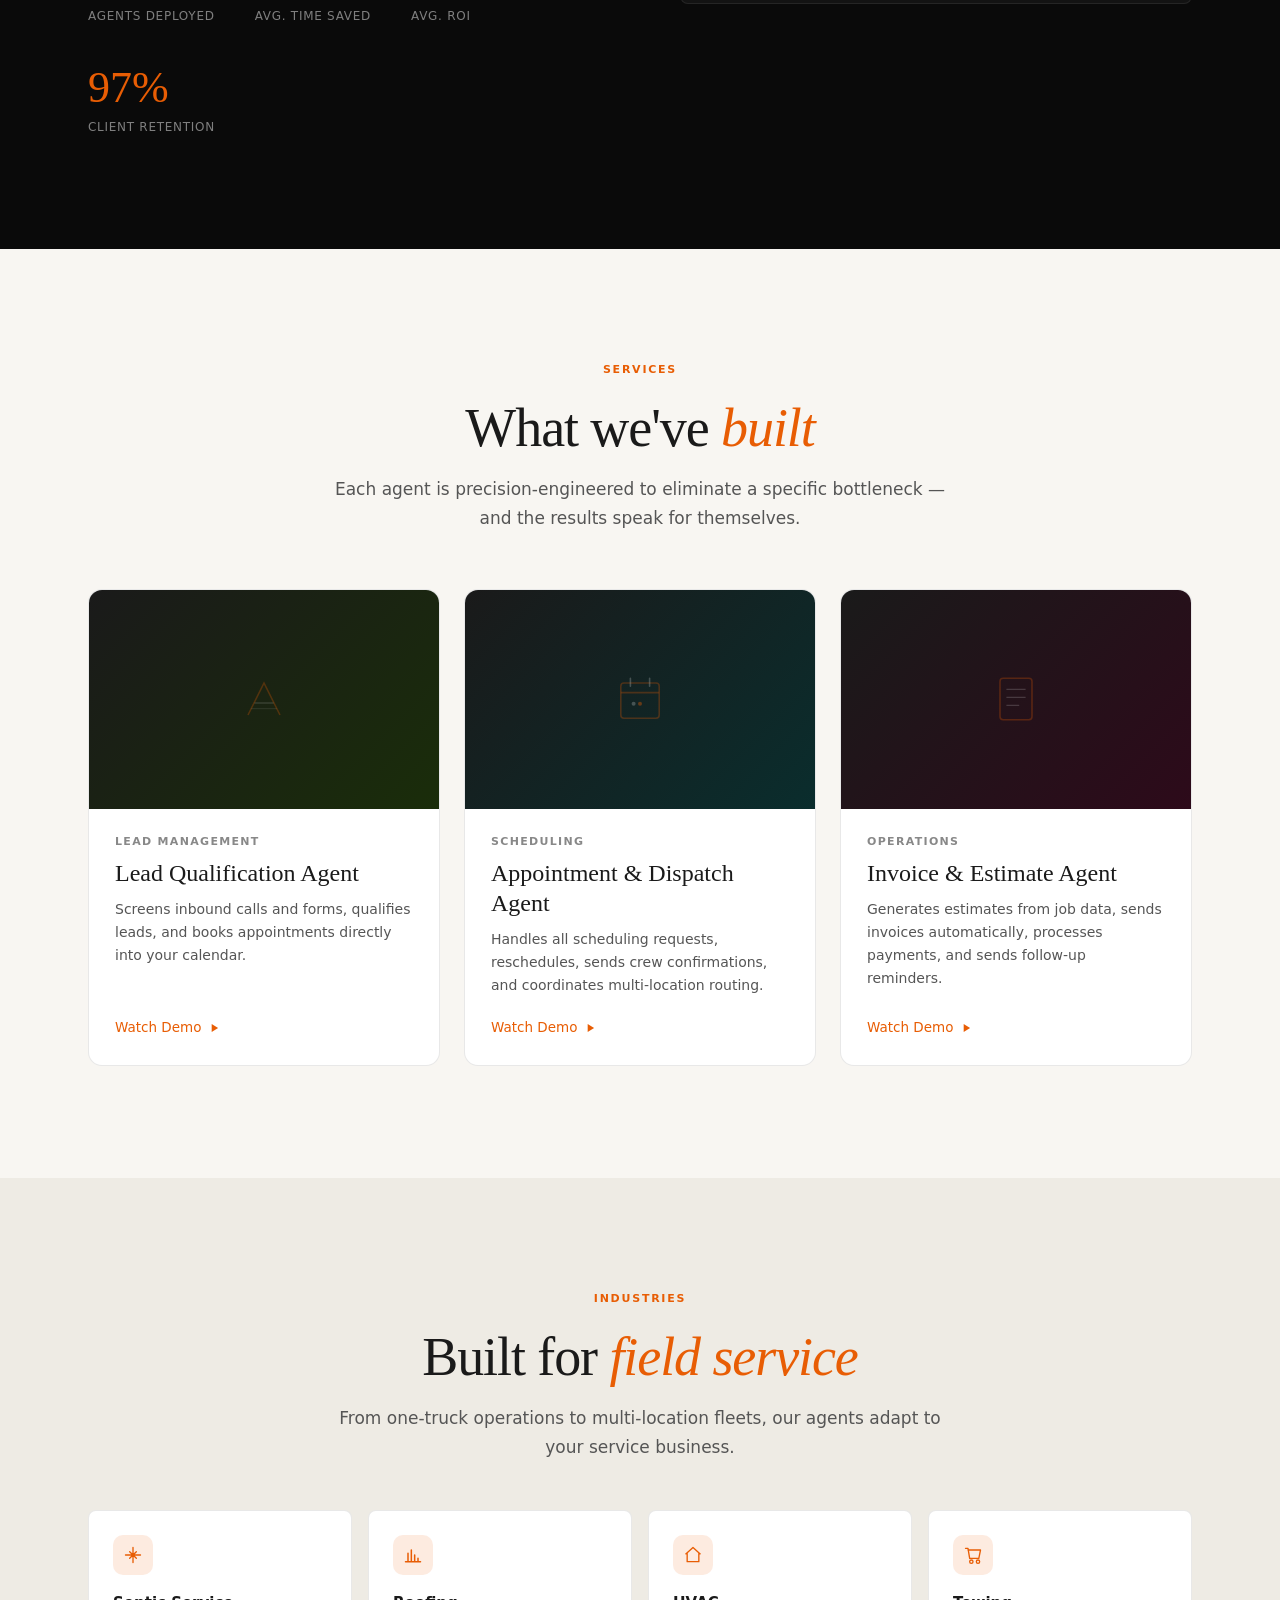
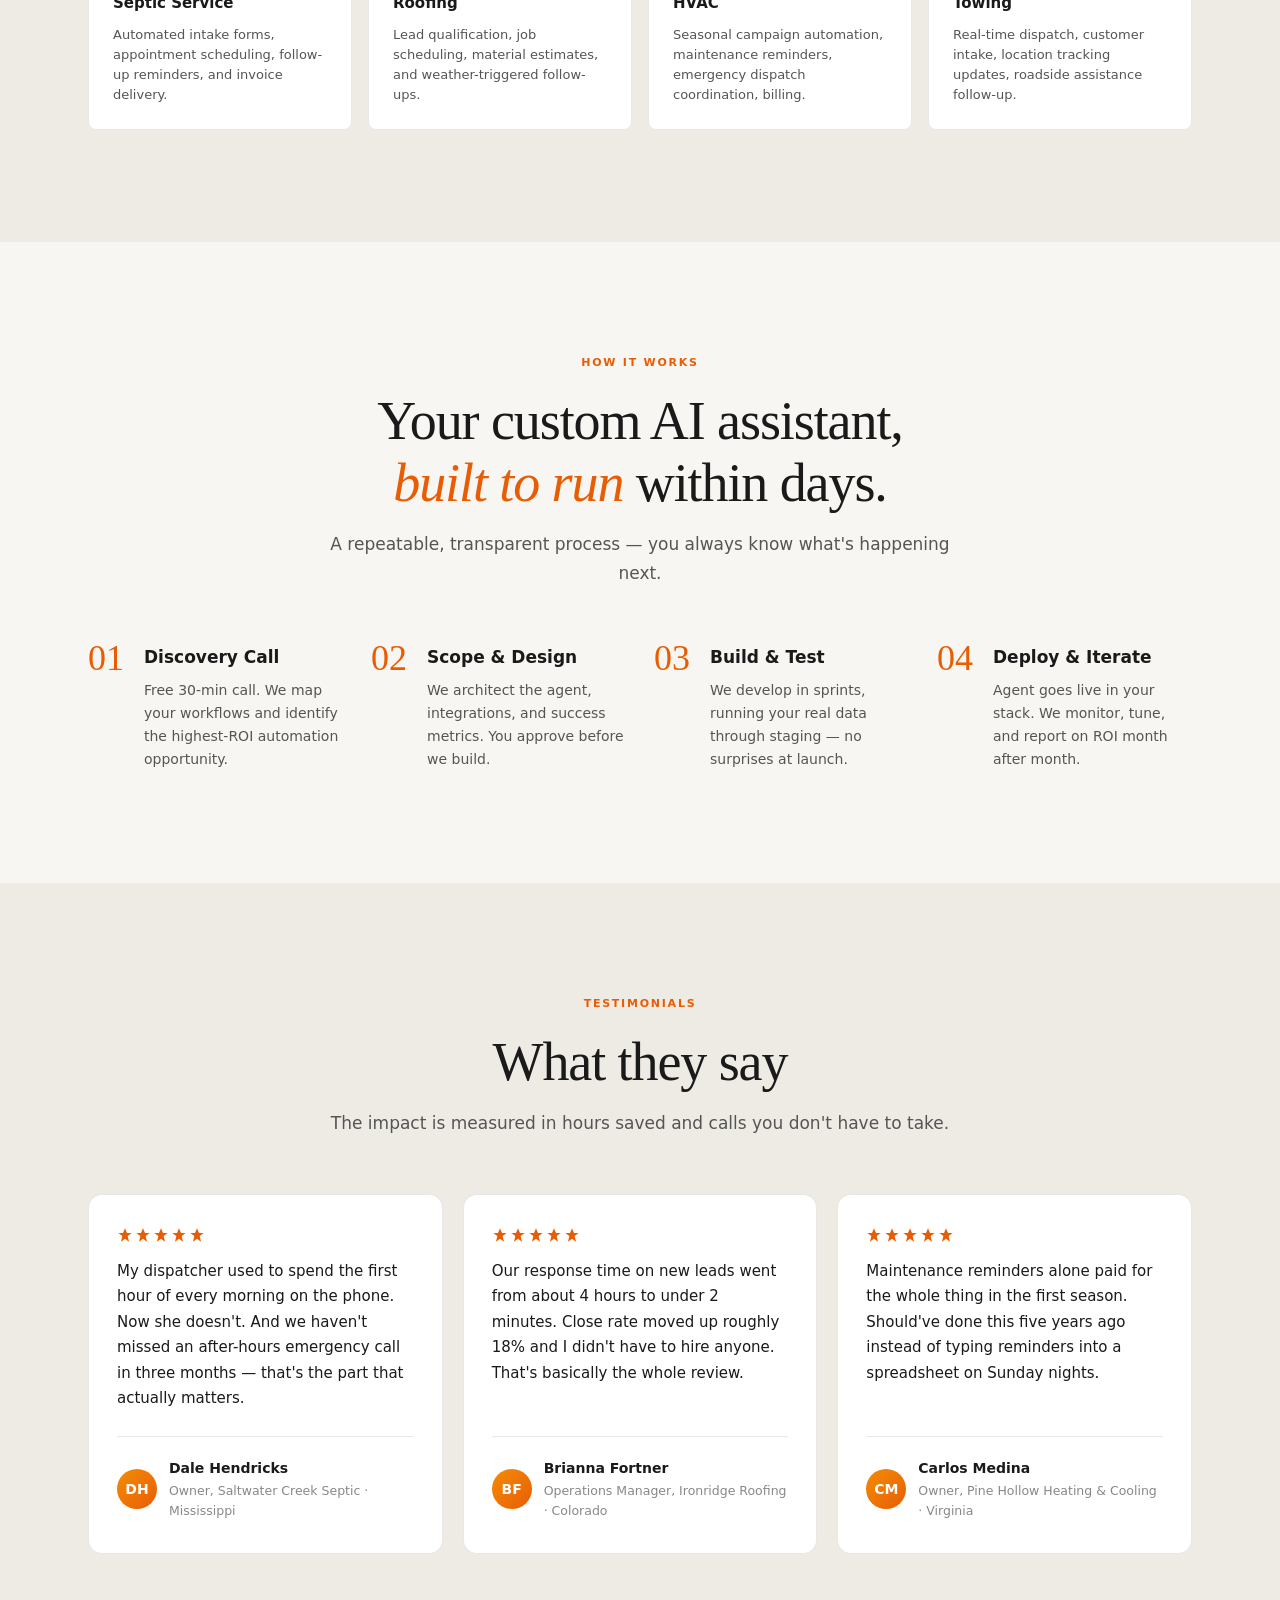
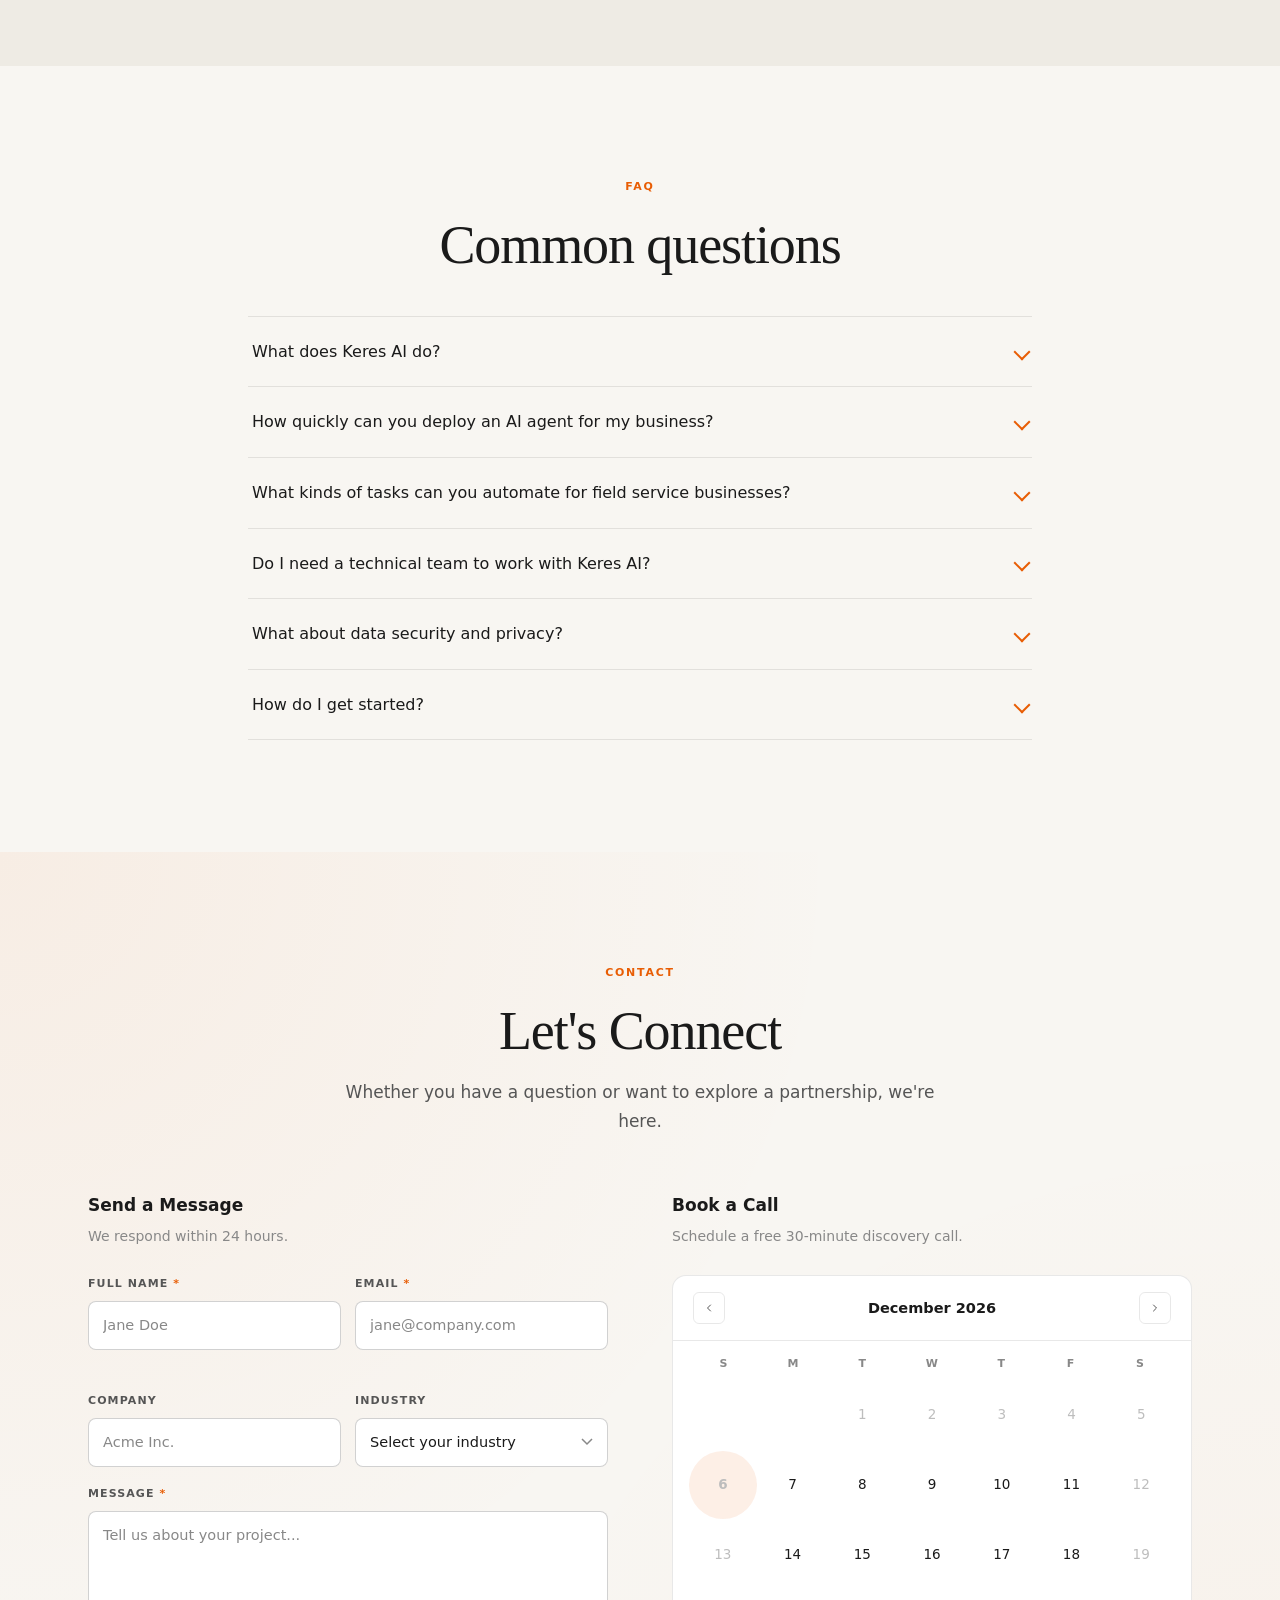
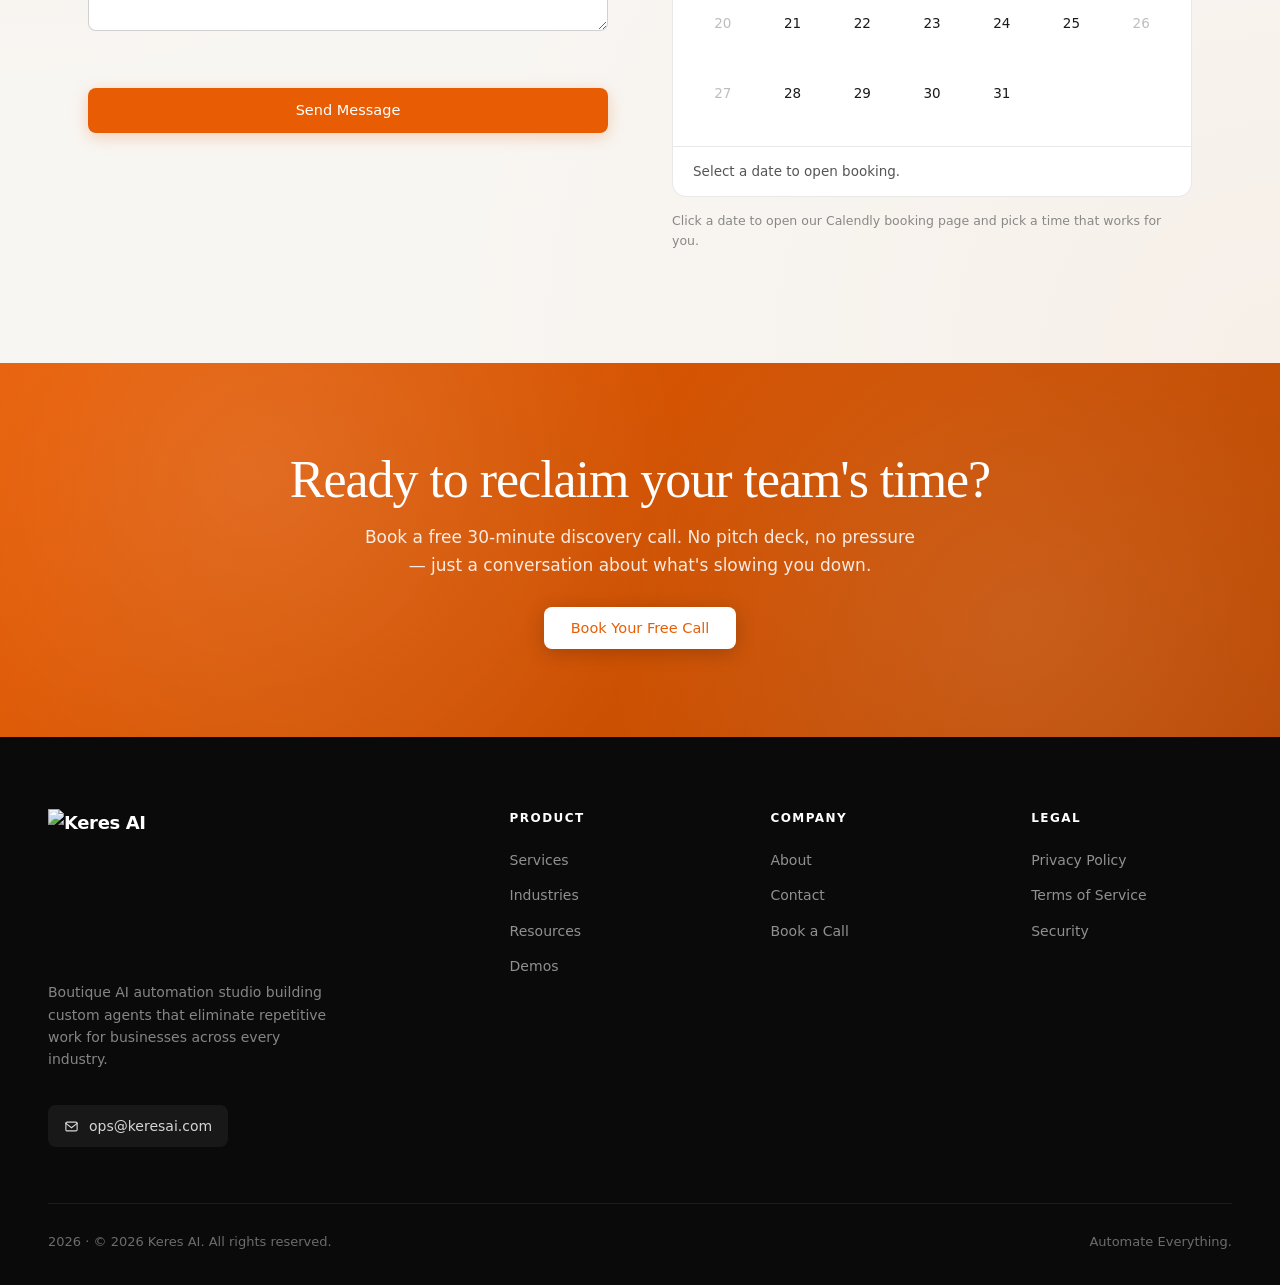
==== commit ef56093e: "Update all stale HTML fallbacks to match current i18n values Root cause of 'Healthcare' and other ol" ====
--- a/index.html
+++ b/index.html
@@ -244,14 +244,14 @@
     <span class="accent" data-i18n="hero.title.2">Reclaimed.</span>
   </h1>
   <p class="hero-sub" data-i18n="hero.sub">
-    We build AI Agents that handle the work your team shouldn't be doing — so you can focus on the work that actually moves the needle.
+    Custom AI agents that handle customer intake, scheduling, invoicing, and follow-ups — so your team can focus on the jobs that generate revenue.
   </p>
   <div class="hero-ctas">
     <a href="#services" class="btn btn-primary" data-i18n="hero.cta.primary">Explore Our Work</a>
     <a href="#contact" class="btn btn-outline" data-i18n="hero.cta.secondary">Book a Free Call</a>
   </div>
   <div class="hero-meta">
-    <span><svg viewBox="0 0 24 24" fill="none" aria-hidden="true"><path d="M5 12l4 4L19 6" stroke="currentColor" stroke-width="2" stroke-linecap="round" stroke-linejoin="round"/></svg><span data-i18n="hero.meta.1">2–4 week deployment</span></span>
+    <span><svg viewBox="0 0 24 24" fill="none" aria-hidden="true"><path d="M5 12l4 4L19 6" stroke="currentColor" stroke-width="2" stroke-linecap="round" stroke-linejoin="round"/></svg><span data-i18n="hero.meta.1">1-week deployment</span></span>
     <span><svg viewBox="0 0 24 24" fill="none" aria-hidden="true"><path d="M5 12l4 4L19 6" stroke="currentColor" stroke-width="2" stroke-linecap="round" stroke-linejoin="round"/></svg><span data-i18n="hero.meta.2">No long-term contracts</span></span>
     <span><svg viewBox="0 0 24 24" fill="none" aria-hidden="true"><path d="M5 12l4 4L19 6" stroke="currentColor" stroke-width="2" stroke-linecap="round" stroke-linejoin="round"/></svg><span data-i18n="hero.meta.3">Custom-built for your stack</span></span>
   </div>
@@ -261,13 +261,13 @@
 <!-- ════════════════════ TRUST BAR ════════════════════ -->
 <div class="trust" aria-label="Industries served">
   <div class="container trust-inner">
-    <span class="trust-label" data-i18n="trust.label">Trusted by teams across</span>
-    <span class="trust-logo" data-i18n="trust.1">Healthcare</span>
-    <span class="trust-logo" data-i18n="trust.2">FinTech</span>
-    <span class="trust-logo" data-i18n="trust.3">Real Estate</span>
-    <span class="trust-logo" data-i18n="trust.4">SaaS</span>
-    <span class="trust-logo" data-i18n="trust.5">E-commerce</span>
-    <span class="trust-logo" data-i18n="trust.6">Legal</span>
+    <span class="trust-label" data-i18n="trust.label">Trusted by teams in</span>
+    <span class="trust-logo" data-i18n="trust.1">Septic Service</span>
+    <span class="trust-logo" data-i18n="trust.2">Roofing</span>
+    <span class="trust-logo" data-i18n="trust.3">HVAC</span>
+    <span class="trust-logo" data-i18n="trust.4">Towing</span>
+    <span class="trust-logo" data-i18n="trust.5">Plumbing</span>
+    <span class="trust-logo" data-i18n="trust.6">Electrical</span>
   </div>
 </div>
 
@@ -281,8 +281,8 @@
         <span class="accent" data-i18n="about.title.accent">builders</span>
         <span data-i18n="about.title.2">of your unfair advantage.</span>
       </h2>
-      <p class="section-body" data-i18n="about.body.1">Keres AI is a boutique AI automation studio. We design and deploy intelligent agents that take over the repetitive, time-consuming tasks draining your team's energy and your company's budget.</p>
-      <p class="section-body" style="margin-top:14px" data-i18n="about.body.2">We don't hand you a tool and walk away. We engineer purpose-built AI agents that slot directly into your operations — working autonomously, around the clock, so your people don't have to.</p>
+      <p class="section-body" data-i18n="about.body.1">Keres AI is a boutique AI automation studio specializing in field service businesses. We design and deploy intelligent agents that handle customer intake, scheduling, invoicing, and follow-ups — the work that drains your team's energy and your company's budget.</p>
+      <p class="section-body" style="margin-top:14px" data-i18n="about.body.2">We don't hand you a tool and walk away. We engineer purpose-built AI agents that integrate directly into your existing systems — working 24/7 to qualify leads, schedule jobs, and keep customers informed.</p>
       <div class="stats">
         <div><div class="stat-num" data-i18n="about.stat.1.num">40+</div><div class="stat-label" data-i18n="about.stat.1.label">Agents Deployed</div></div>
         <div><div class="stat-num" data-i18n="about.stat.2.num">70%</div><div class="stat-label" data-i18n="about.stat.2.label">Avg. Time Saved</div></div>
@@ -447,12 +447,12 @@
           <svg viewBox="0 0 24 24" fill="currentColor" aria-hidden="true"><path d="M12 2l3 7h7l-6 4.5L18 22l-6-4.5L6 22l2-8.5L2 9h7z"/></svg>
           <svg viewBox="0 0 24 24" fill="currentColor" aria-hidden="true"><path d="M12 2l3 7h7l-6 4.5L18 22l-6-4.5L6 22l2-8.5L2 9h7z"/></svg>
         </div>
-        <blockquote class="testimonial-text" data-i18n="testimonials.1.text">Keres AI built us an agent that handles what used to take our team three hours every morning. It just runs.</blockquote>
+        <blockquote class="testimonial-text" data-i18n="testimonials.1.text">My dispatcher used to spend the first hour of every morning on the phone. Now she doesn't. And we haven't missed an after-hours emergency call in three months — that's the part that actually matters.</blockquote>
         <figcaption class="testimonial-foot">
           <div class="testimonial-avatar" aria-hidden="true">DH</div>
           <div>
-            <div class="testimonial-name" data-i18n="testimonials.1.name">Sarah Okafor</div>
-            <div class="testimonial-role" data-i18n="testimonials.1.role">COO, Meridian Group</div>
+            <div class="testimonial-name" data-i18n="testimonials.1.name">Dale Hendricks</div>
+            <div class="testimonial-role" data-i18n="testimonials.1.role">Owner, Saltwater Creek Septic · Mississippi</div>
           </div>
         </figcaption>
       </figure>
@@ -465,12 +465,12 @@
           <svg viewBox="0 0 24 24" fill="currentColor" aria-hidden="true"><path d="M12 2l3 7h7l-6 4.5L18 22l-6-4.5L6 22l2-8.5L2 9h7z"/></svg>
           <svg viewBox="0 0 24 24" fill="currentColor" aria-hidden="true"><path d="M12 2l3 7h7l-6 4.5L18 22l-6-4.5L6 22l2-8.5L2 9h7z"/></svg>
         </div>
-        <blockquote class="testimonial-text" data-i18n="testimonials.2.text">Within two weeks of going live, our response time dropped by 80% and customer satisfaction went up. It just works.</blockquote>
+        <blockquote class="testimonial-text" data-i18n="testimonials.2.text">Our response time on new leads went from about 4 hours to under 2 minutes. Close rate moved up roughly 18% and I didn't have to hire anyone. That's basically the whole review.</blockquote>
         <figcaption class="testimonial-foot">
           <div class="testimonial-avatar" aria-hidden="true">BF</div>
           <div>
-            <div class="testimonial-name" data-i18n="testimonials.2.name">James O'Connell</div>
-            <div class="testimonial-role" data-i18n="testimonials.2.role">VP Operations, NovaBuild</div>
+            <div class="testimonial-name" data-i18n="testimonials.2.name">Brianna Fortner</div>
+            <div class="testimonial-role" data-i18n="testimonials.2.role">Operations Manager, Ironridge Roofing · Colorado</div>
           </div>
         </figcaption>
       </figure>
@@ -483,12 +483,12 @@
           <svg viewBox="0 0 24 24" fill="currentColor" aria-hidden="true"><path d="M12 2l3 7h7l-6 4.5L18 22l-6-4.5L6 22l2-8.5L2 9h7z"/></svg>
           <svg viewBox="0 0 24 24" fill="currentColor" aria-hidden="true"><path d="M12 2l3 7h7l-6 4.5L18 22l-6-4.5L6 22l2-8.5L2 9h7z"/></svg>
         </div>
-        <blockquote class="testimonial-text" data-i18n="testimonials.3.text">The reporting agent saves my team roughly 12 hours a week. That's nearly a full working day back, every single week.</blockquote>
+        <blockquote class="testimonial-text" data-i18n="testimonials.3.text">Maintenance reminders alone paid for the whole thing in the first season. Should've done this five years ago instead of typing reminders into a spreadsheet on Sunday nights.</blockquote>
         <figcaption class="testimonial-foot">
           <div class="testimonial-avatar" aria-hidden="true">CM</div>
           <div>
-            <div class="testimonial-name" data-i18n="testimonials.3.name">Daniel Ferreira</div>
-            <div class="testimonial-role" data-i18n="testimonials.3.role">CEO, Stratos Capital</div>
+            <div class="testimonial-name" data-i18n="testimonials.3.name">Carlos Medina</div>
+            <div class="testimonial-role" data-i18n="testimonials.3.role">Owner, Pine Hollow Heating & Cooling · Virginia</div>
           </div>
         </figcaption>
       </figure>
@@ -509,11 +509,11 @@
       </details>
       <details class="faq-item">
         <summary class="faq-q" data-i18n="faq.2.q">How quickly can you deploy an AI agent for my business?</summary>
-        <p class="faq-a" data-i18n="faq.2.a">Most agents are scoped, built, and live within 2–4 weeks depending on complexity.</p>
+        <p class="faq-a" data-i18n="faq.2.a">Most custom agents are scoped, built, and live within 1 week. We start with a free 30-minute discovery call to map your workflows before writing a single line of code.</p>
       </details>
       <details class="faq-item">
-        <summary class="faq-q" data-i18n="faq.3.q">What kinds of tasks can you automate?</summary>
-        <p class="faq-a" data-i18n="faq.3.a">Email and support ticket handling, data collection and reporting, lead qualification, document processing, scheduling, CRM updates, invoice processing.</p>
+        <summary class="faq-q" data-i18n="faq.3.q">What kinds of tasks can you automate for field service businesses?</summary>
+        <p class="faq-a" data-i18n="faq.3.a">Customer intake calls and web forms, job scheduling and dispatch coordination, estimate generation, invoice delivery and payment follow-ups, seasonal maintenance reminders, crew confirmations, and any other repetitive workflow your team currently handles manually.</p>
       </details>
       <details class="faq-item">
         <summary class="faq-q" data-i18n="faq.4.q">Do I need a technical team to work with Keres AI?</summary>
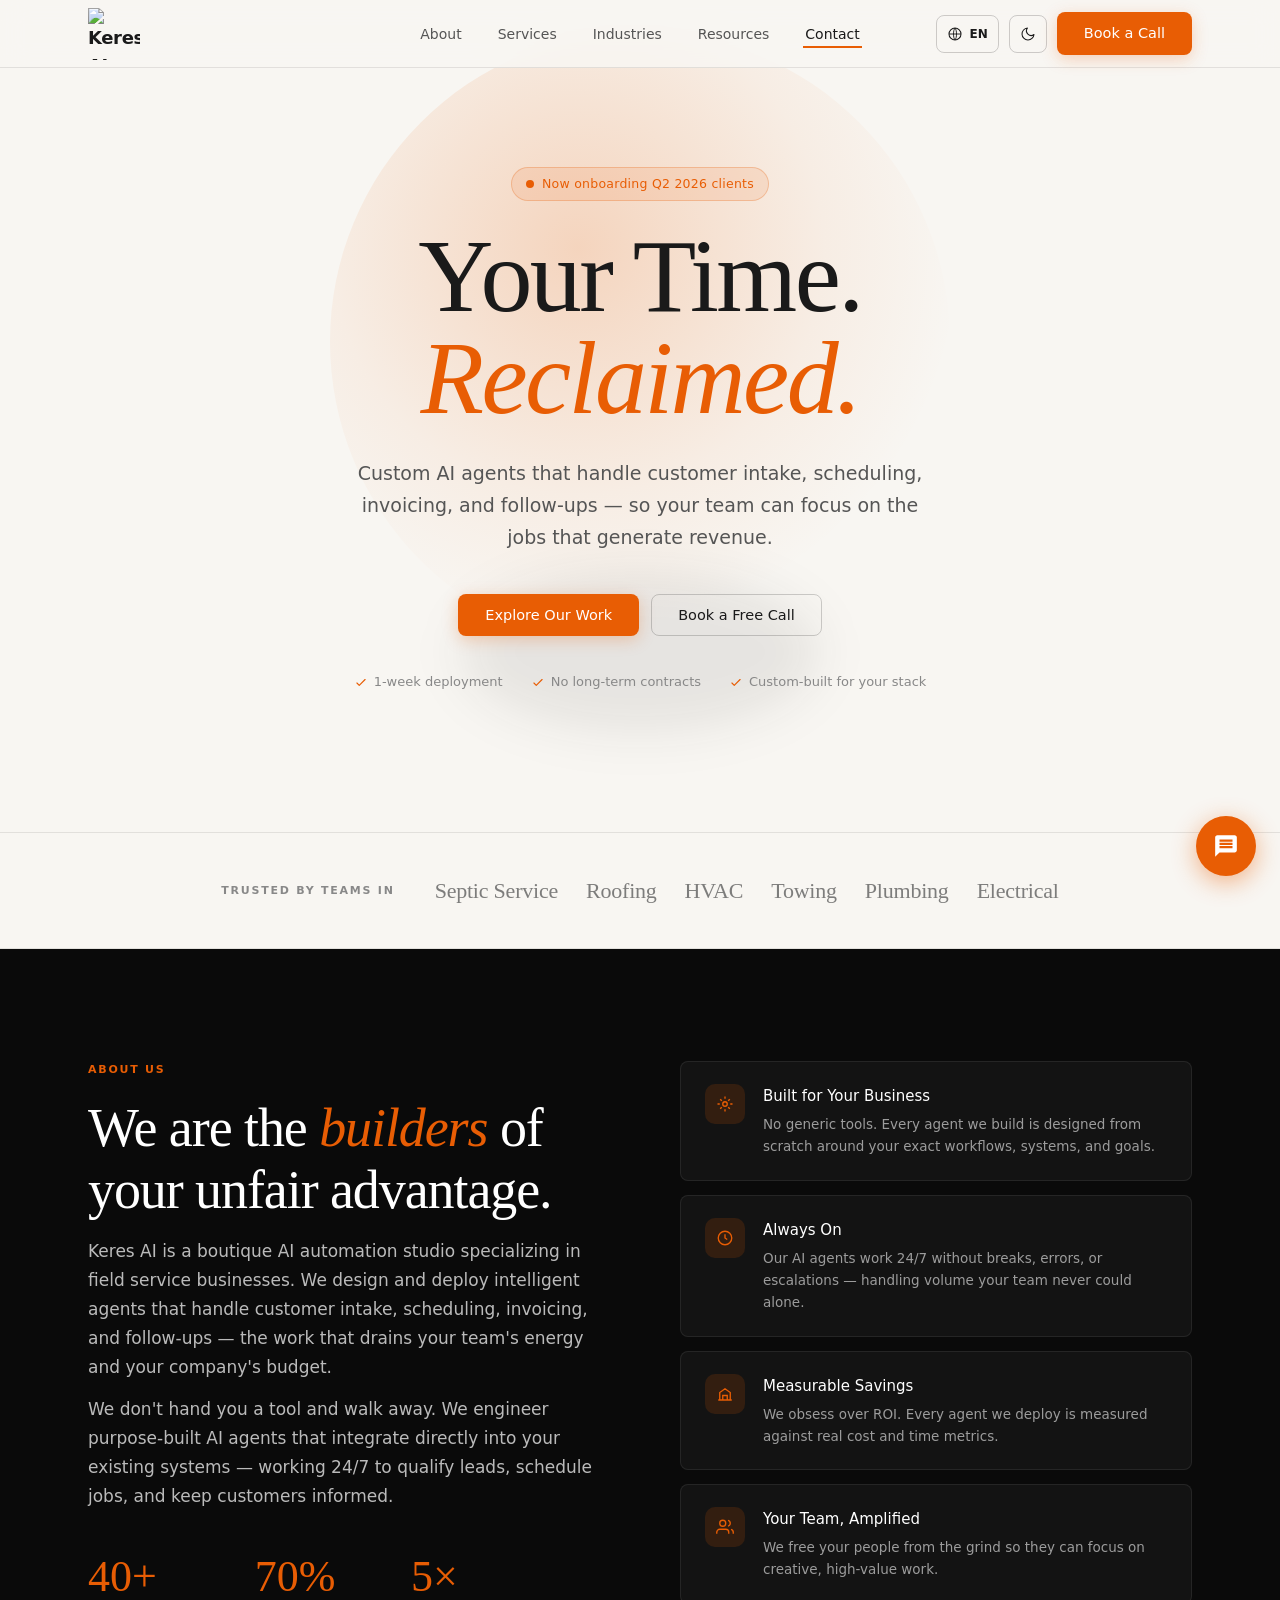
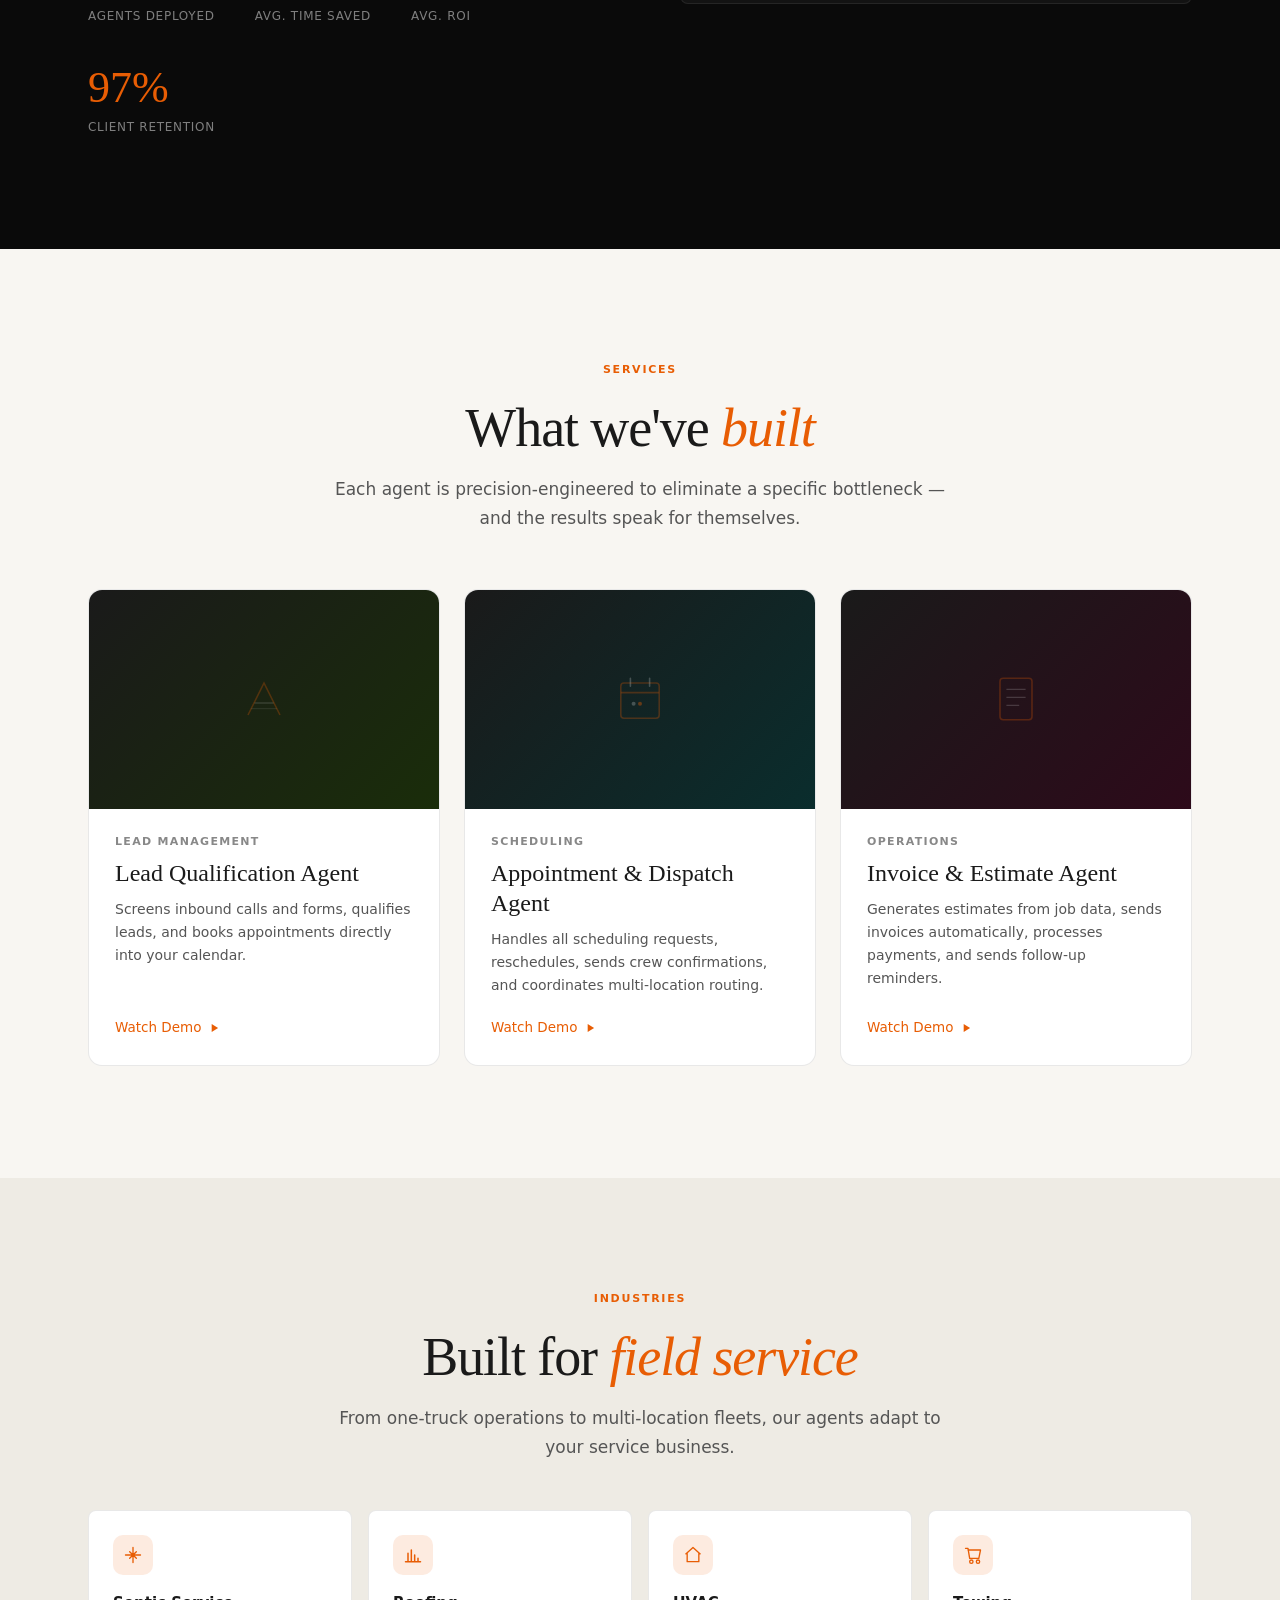
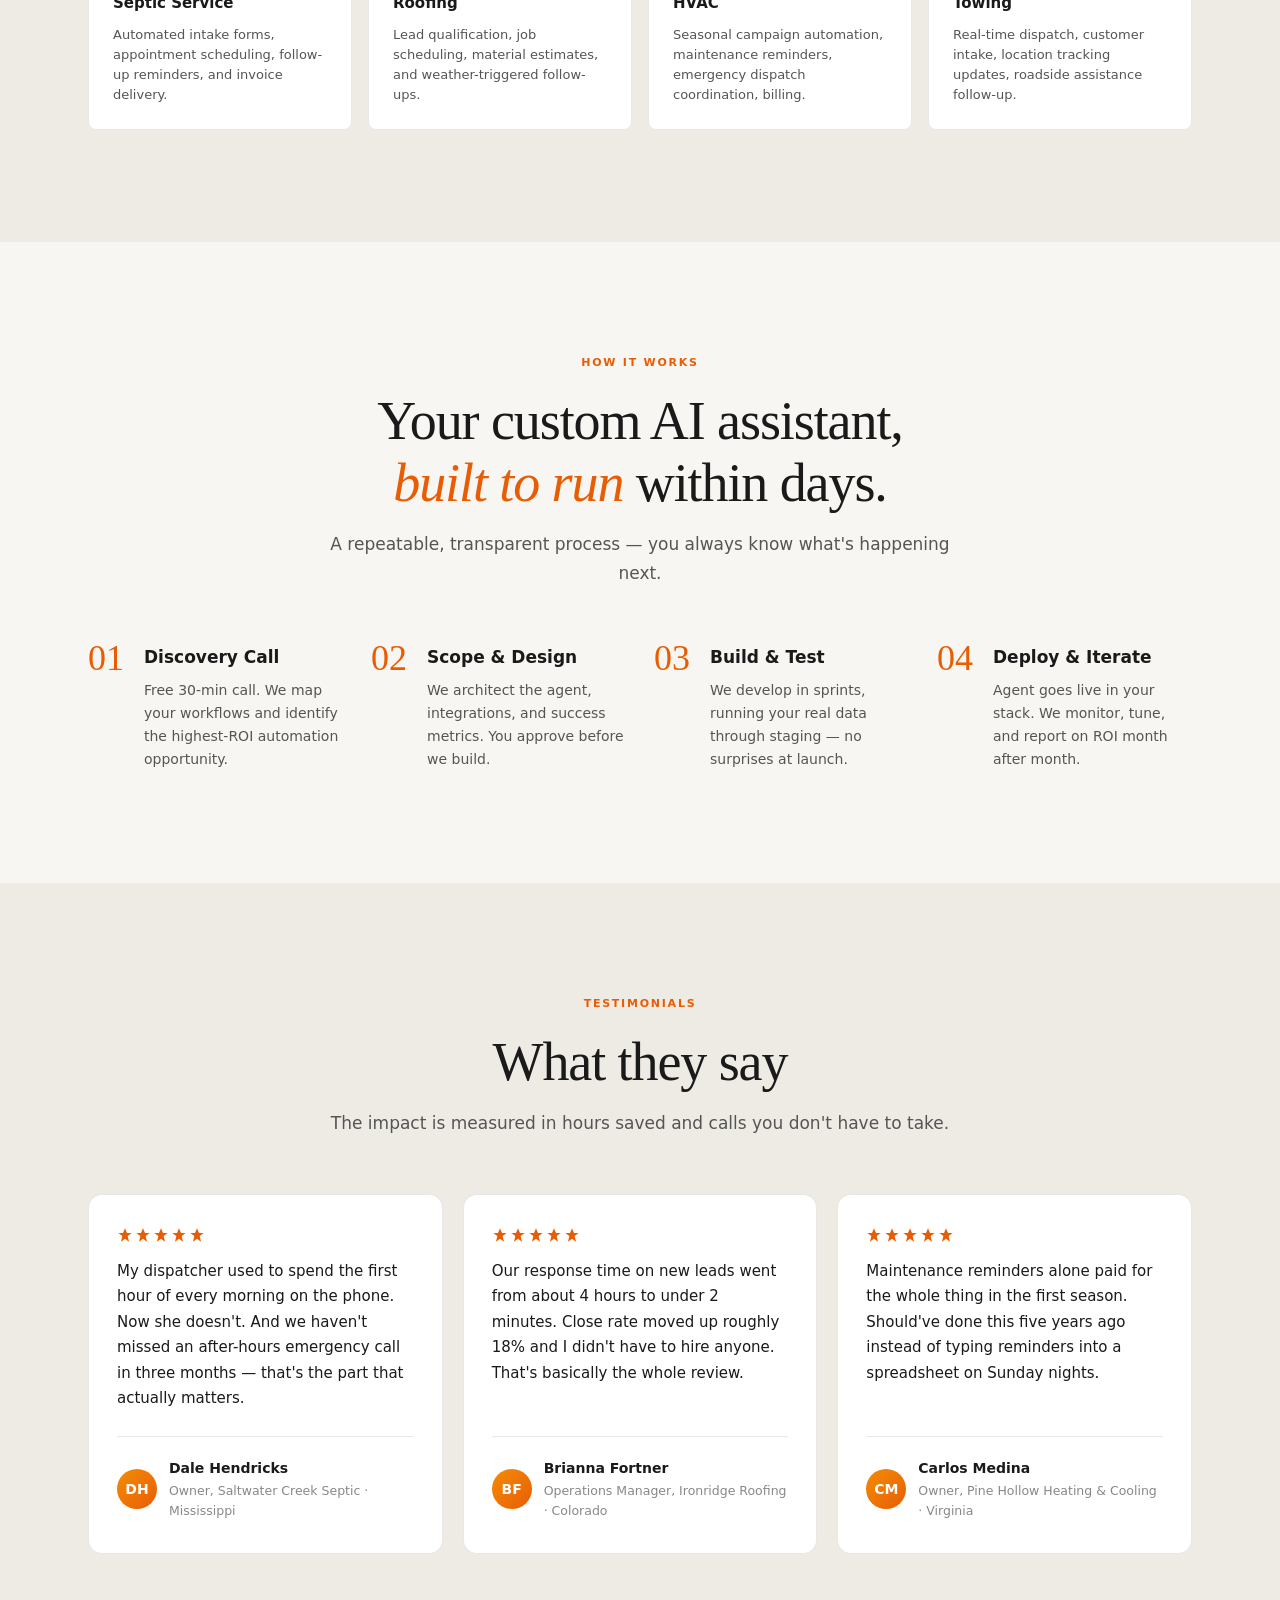
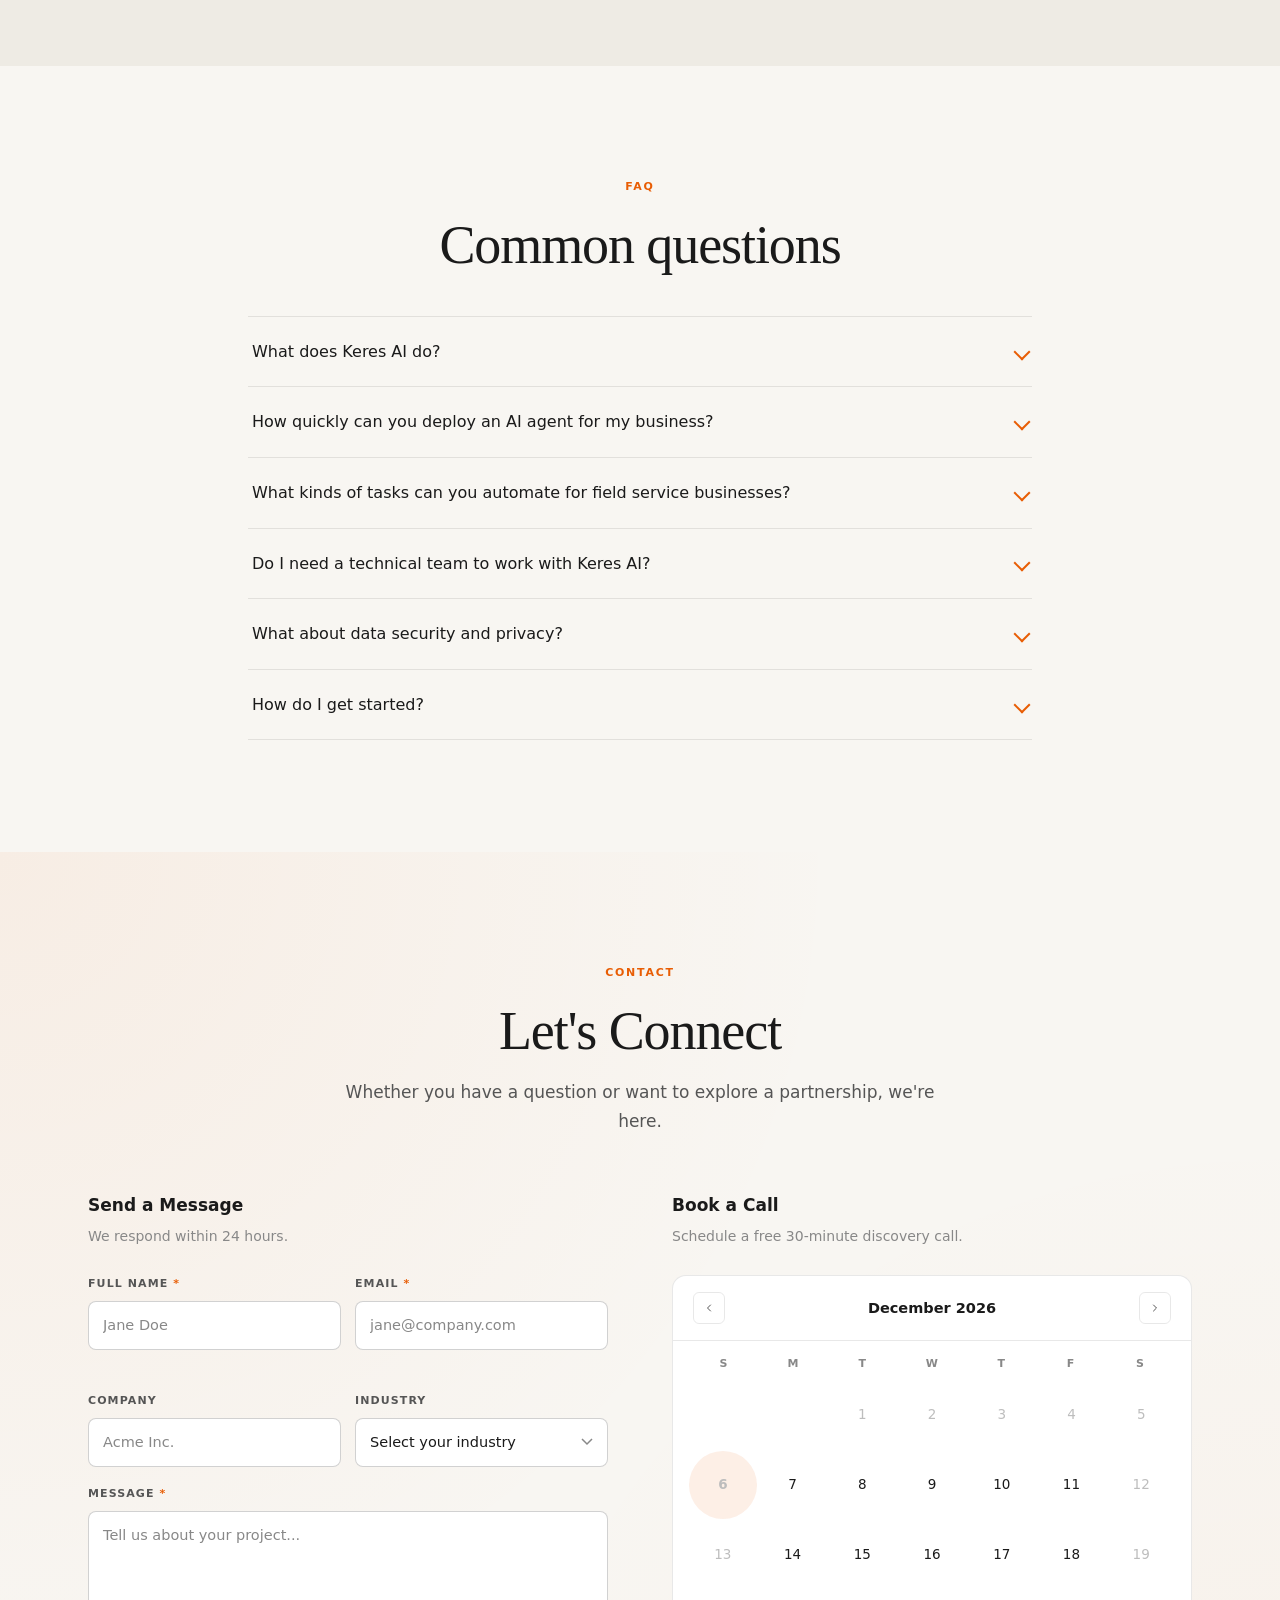
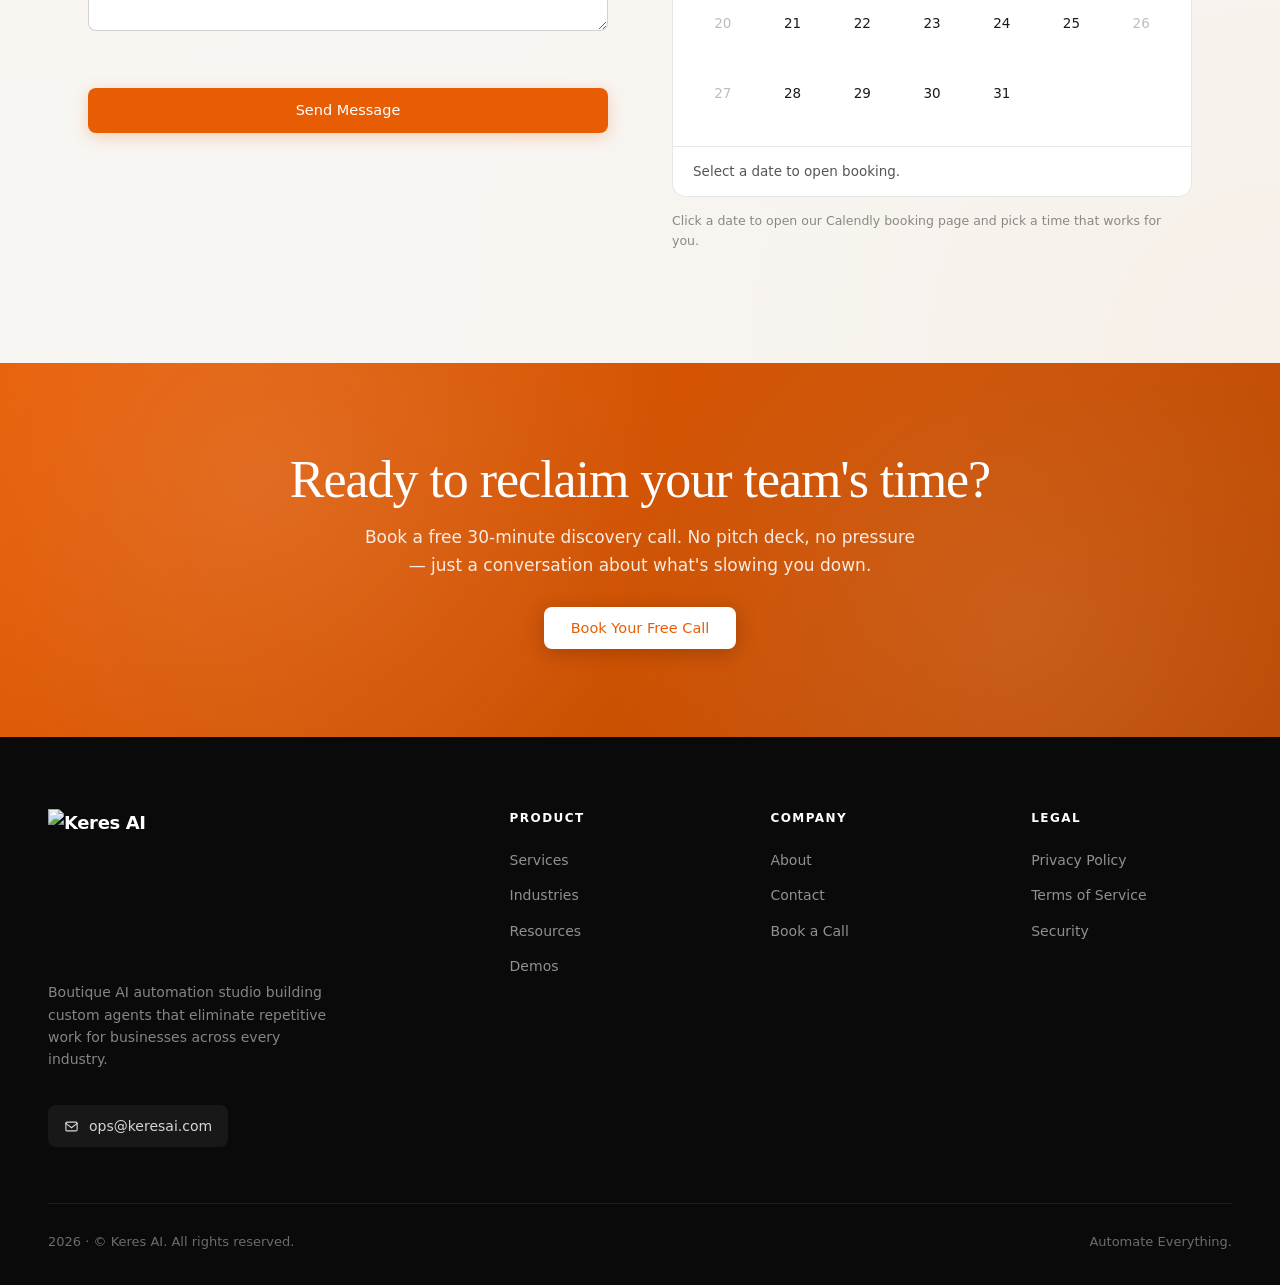
==== commit 886de5b4: "Full audit: fix double-year, add legal pages, fallback cleanup Bugs fixed: - Double year in footer: " ====
--- a/index.html
+++ b/index.html
@@ -121,7 +121,7 @@
   "@type": "FAQPage",
   "mainEntity": [
     { "@type":"Question","name":"What AI automation services do you offer for field service businesses?","acceptedAnswer":{"@type":"Answer","text":"We build custom AI agents for septic, roofing, HVAC, and towing companies. Our agents handle customer intake, appointment scheduling, invoice generation, and follow-up communication — saving businesses an average of 70% administrative time."}},
-    { "@type":"Question","name":"How quickly can you deploy an AI agent for my septic, roofing, HVAC, or towing business?","acceptedAnswer":{"@type":"Answer","text":"Most AI agents are scoped, built, integrated, and deployed within 1–2 weeks depending on complexity and integration requirements."}},
+    { "@type":"Question","name":"How quickly can you deploy an AI agent for my septic, roofing, HVAC, or towing business?","acceptedAnswer":{"@type":"Answer","text":"Most custom AI agents are scoped, built, integrated, and deployed within 1 week. We start with a free 30-minute discovery call to map your workflows before writing a single line of code."}},
     { "@type":"Question","name":"What can your AI agents automate for field service companies?","acceptedAnswer":{"@type":"Answer","text":"Lead qualification, customer intake forms, appointment scheduling and rescheduling, dispatch coordination, invoice and estimate generation, customer follow-ups, and seasonal campaigns."}},
     { "@type":"Question","name":"Do I need technical expertise to work with Keres AI?","acceptedAnswer":{"@type":"Answer","text":"Not at all. We handle everything — discovery, design, building, testing, integration with your existing software, and deployment. You don't need a technical team."}},
     { "@type":"Question","name":"How do you handle data security and compliance?","acceptedAnswer":{"@type":"Answer","text":"Security is non-negotiable. We sign DPAs, respect data residency requirements, and can build to SOC 2-aligned workflows. Your data never trains third-party models."}}
@@ -680,14 +680,14 @@
     <div class="footer-col">
       <h4 data-i18n="footer.col.legal">Legal</h4>
       <ul>
-        <li><a href="#" data-i18n="footer.link.privacy">Privacy Policy</a></li>
-        <li><a href="#" data-i18n="footer.link.terms">Terms of Service</a></li>
-        <li><a href="#" data-i18n="footer.link.security">Security</a></li>
+        <li><a href="/legal/privacy.html" data-i18n="footer.link.privacy">Privacy Policy</a></li>
+        <li><a href="/legal/terms.html" data-i18n="footer.link.terms">Terms of Service</a></li>
+        <li><a href="/legal/security.html" data-i18n="footer.link.security">Security</a></li>
       </ul>
     </div>
   </div>
   <div class="footer-bottom">
-    <div><span id="year">2026</span> · <span data-i18n="footer.copy">&copy; 2026 Keres AI. All rights reserved.</span></div>
+    <div><span id="year">2026</span> · <span data-i18n="footer.copy">&copy; Keres AI. All rights reserved.</span></div>
     <div data-i18n="footer.tag">Automate Everything.</div>
   </div>
 </footer>
